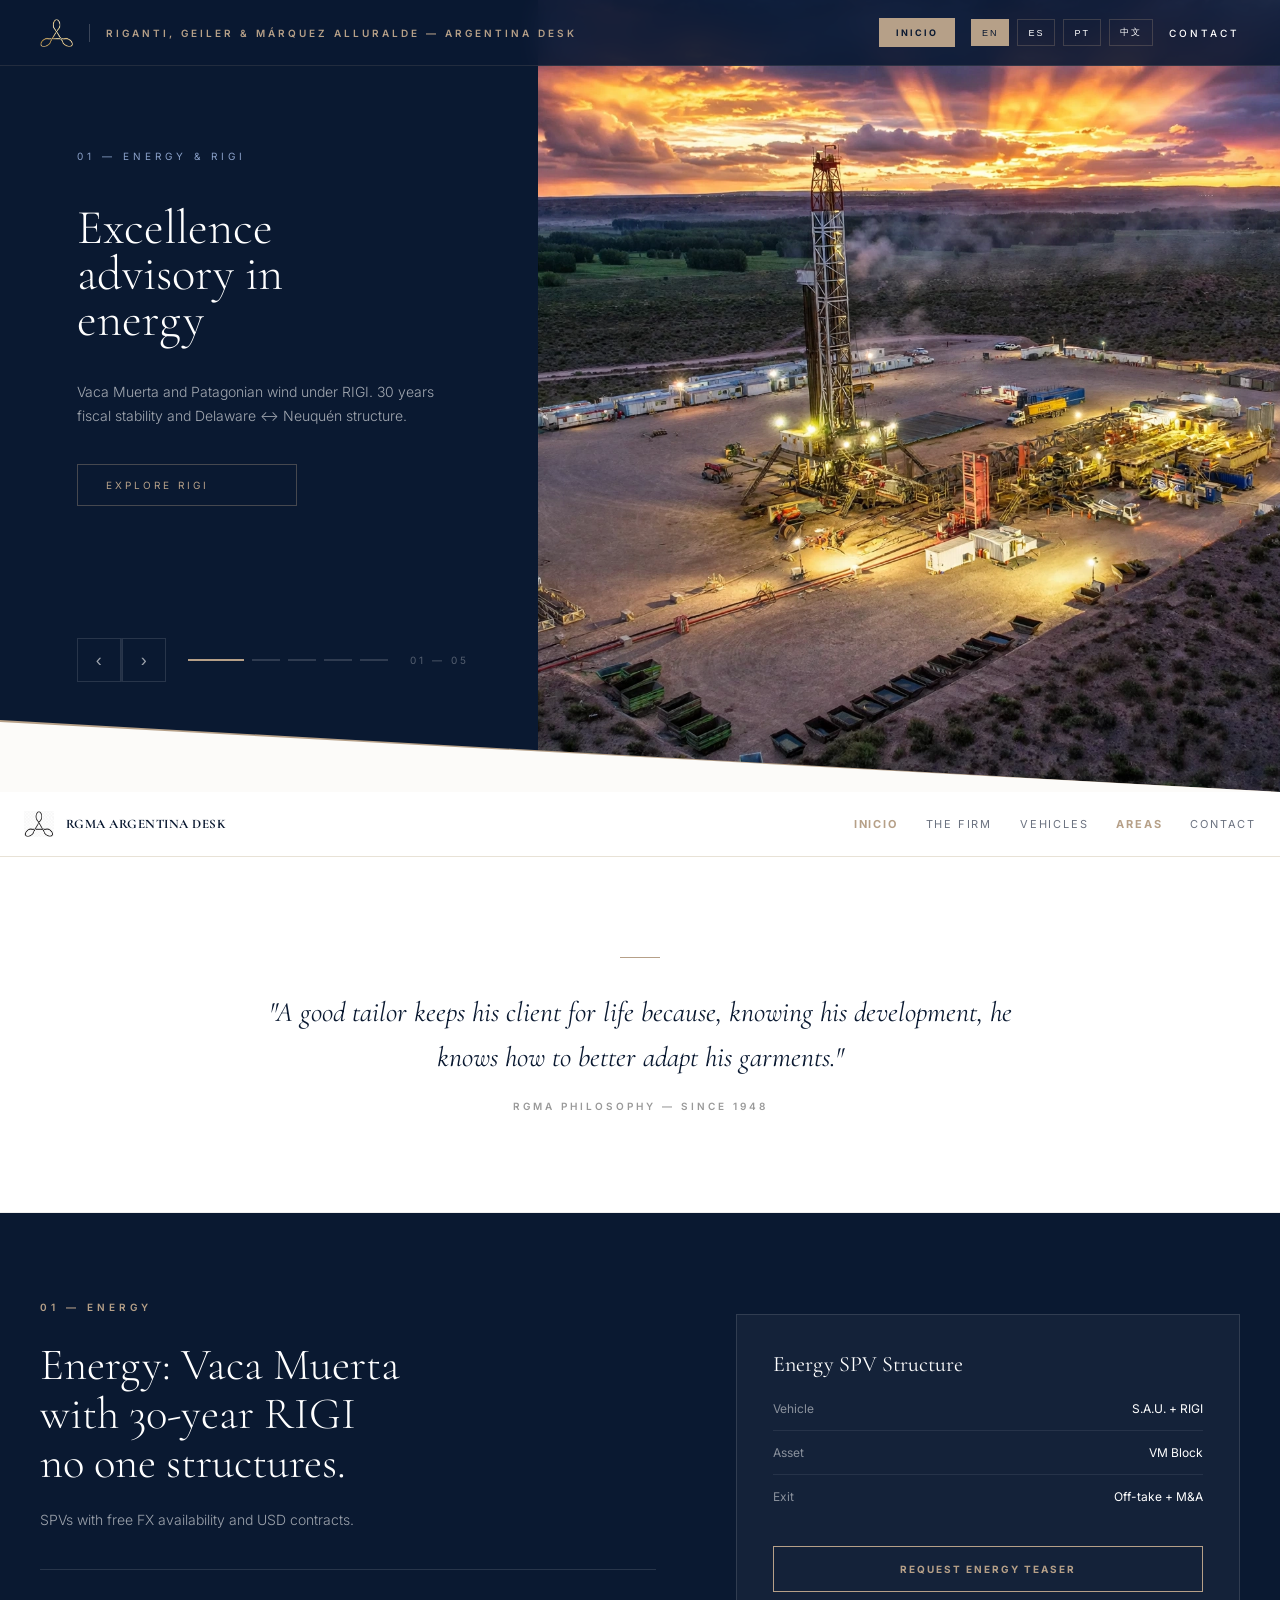
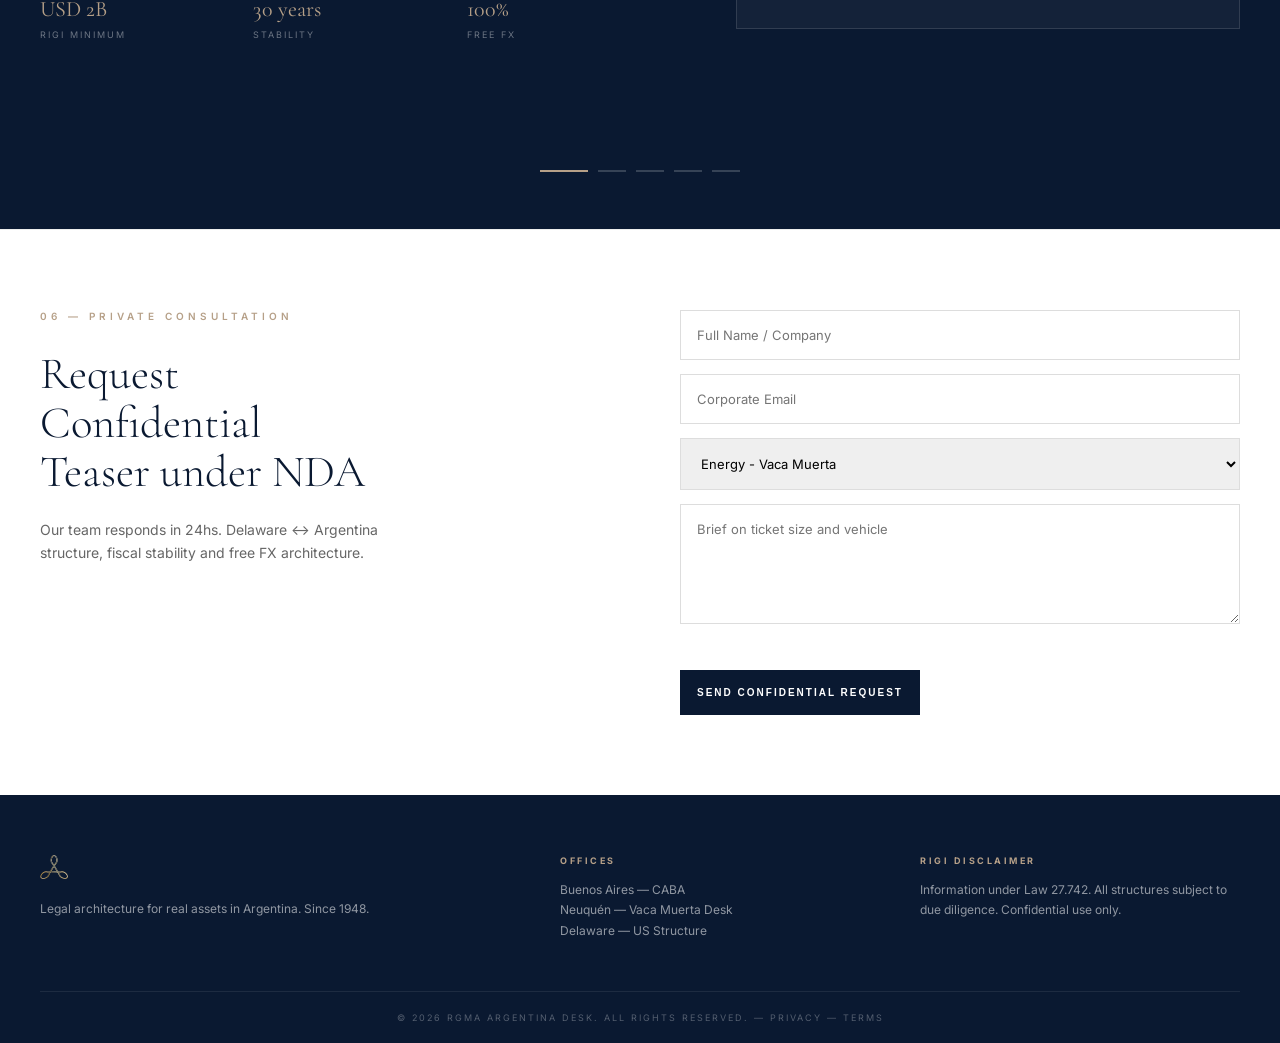
==== invertirenargentina.html @ 8ff64a82 "Update invertirenargentina.html" ====
<!DOCTYPE html>
<html lang="en">
<head>
<meta charset="UTF-8">
<meta name="viewport" content="width=device-width, initial-scale=1.0">
<title>RGMA Argentina Desk | RIGI Investments</title>
<link rel="preconnect" href="https://fonts.googleapis.com">
<link rel="preconnect" href="https://fonts.gstatic.com" crossorigin>
<link href="https://fonts.googleapis.com/css2?family=Inter:wght@300;400;500;600;700&family=Cormorant+Garamond:ital,wght@0,300;0,400;0,600;1,400&display=swap" rel="stylesheet">
<style>
:root{--navy:#0A1931;--gold:#B6A088;--paper:#FCFBF9;--ease:cubic-bezier(0.2,0.8,0.2,1)}
*{box-sizing:border-box;margin:0;padding:0}
body{font-family:'Inter',sans-serif;background:var(--paper);color:#111;-webkit-font-smoothing:antialiased}

/* TOP BAR OSCURO */
.top-bar{position:absolute;inset:0 0 auto 0;z-index:30;display:flex;justify-content:space-between;align-items:center;padding:18px 40px;font-size:10px;letter-spacing:3px;text-transform:uppercase;color:#fff;background:rgba(10,25,49,.88);backdrop-filter:blur(12px);border-bottom:1px solid rgba(182,160,136,.15)}
.top-brand{display:flex;align-items:center;gap:16px;color:var(--gold);font-weight:600;text-decoration:none}
.top-brand-line{width:1px;height:18px;background:rgba(255,255,255,.2);display:inline-block}
.top-brand img{height:28px;width:auto;display:block}
.top-actions{display:flex;gap:16px;align-items:center}
.btn-home{background:var(--gold);color:var(--navy);padding:8px 16px;font-size:9px;letter-spacing:2px;font-weight:700;text-decoration:none;border:1px solid var(--gold)}
.lang-switch{display:flex;gap:8px}
.lang-switch button{background:transparent;border:1px solid rgba(182,160,136,.25);color:#fff;font-size:9px;letter-spacing:2px;padding:6px 10px;cursor:pointer}
.lang-switch button.active{background:var(--gold);color:var(--navy);border-color:var(--gold)}
.top-link{color:#fff;text-decoration:none;font-weight:500}

/* HERO - DIAGONAL CORREGIDA TERMINA EN ANGULO DERECHO */
.hero{position:relative;height:88vh;min-height:720px;background:var(--navy);overflow:hidden;isolation:isolate}
.hero::before{content:"";position:absolute;left:0;right:0;bottom:0;height:72px;background:var(--gold);clip-path:polygon(0 0, 100% 100%, 100% 100%, 0 100%);z-index:5;pointer-events:none}
.hero::after{content:"";position:absolute;left:0;right:0;bottom:0;height:70px;background:var(--paper);clip-path:polygon(0 0, 100% 100%, 100% 100%, 0 100%);z-index:6;pointer-events:none}
.slide{position:absolute;inset:0;display:flex;opacity:0;visibility:hidden;transition:opacity .9s;pointer-events:none}
.slide.active{opacity:1;visibility:visible;pointer-events:auto;z-index:2}
.s-left{width:42%;display:flex;flex-direction:column;justify-content:flex-start;padding:150px 5% 0 6%;background:var(--navy);position:relative;z-index:10}
.s-right{width:58%;position:relative;overflow:hidden;background:var(--navy)}
.s-right img{width:100%;height:100%;object-fit:cover;display:block}
.eyebrow{font-size:10px;letter-spacing:4px;text-transform:uppercase;color:#8aa0c8;margin-bottom:28px}
.title{font-family:'Cormorant Garamond',serif;font-size:clamp(32px,3.8vw,54px);line-height:.95;font-weight:300;color:#fff;margin-bottom:22px;min-height:168px;display:flex;flex-direction:column;justify-content:center}
.desc{font-size:14px;line-height:1.7;color:rgba(255,255,255,.62);max-width:380px;margin-bottom:28px;font-weight:300;min-height:56px}
.cta{display:inline-flex;align-items:center;gap:8px;font-size:10px;letter-spacing:3px;text-transform:uppercase;color:var(--gold);border:1px solid rgba(182,160,136,.35);padding:14px 28px;text-decoration:none;transition:.35s;background:transparent;width:fit-content;min-width:220px;margin-bottom:36px}
.cta:hover{background:var(--gold);color:var(--navy)}
.nav-hero{position:relative;z-index:10;display:flex;align-items:center;gap:22px;margin-top:auto;padding-bottom:110px}
.nav-arrows{display:flex;gap:1px;background:rgba(255,255,255,.1)}
.arr{width:44px;height:44px;background:var(--navy);color:rgba(255,255,255,.6);border:1px solid rgba(255,255,255,.12);cursor:pointer;display:grid;place-items:center;font-size:18px}
.arr:hover{background:var(--gold);color:var(--navy)}
.dots{display:flex;gap:8px}
.dot{width:28px;height:2px;background:rgba(255,255,255,.15);border:0;cursor:pointer;transition:.5s}
.dot.active{background:var(--gold);width:56px}
.counter{color:rgba(255,255,255,.3);font-size:10px;letter-spacing:3px}

/* STICKY NAV - ISOLOGO FIX */
.sticky-nav{position:sticky;top:0;z-index:50;background:rgba(255,255,255,.97);backdrop-filter:blur(12px);border-bottom:1px solid #E8E2D6}
.nav-inner{max-width:1280px;margin:0 auto;padding:0 24px;height:64px;display:flex;align-items:center;justify-content:space-between}
.logo{font-family:'Cormorant Garamond',serif;font-weight:700;font-size:13px;letter-spacing:.5px;color:#0A1931;display:flex;align-items:center;gap:12px;text-decoration:none}
.logo img{height:26px;width:auto;display:block;opacity:1 !important;filter:none !important}
.menu{display:flex;gap:28px;align-items:center}
.m-link{font-size:11px;letter-spacing:1.8px;text-transform:uppercase;color:#6b7280;text-decoration:none;padding:24px 0;cursor:pointer}
.m-link.active-gold{color:var(--gold);font-weight:700}
.dropdown{position:relative;display:flex;align-items:center}
.dropdown-trigger{color:var(--gold)!important;font-weight:700;padding:24px 0;display:inline-block}
.dropdown-menu{position:absolute;top:100%;left:50%;transform:translateX(-50%);display:none;min-width:340px;background:#0A1931;border-top:2px solid #B6A088;box-shadow:0 25px 50px rgba(10,25,49,.4);z-index:200}
.dropdown:hover .dropdown-menu{display:block}
.dropdown-menu a{display:flex;justify-content:space-between;align-items:center;padding:18px 24px;color:rgba(255,255,255,.75);font-size:11px;letter-spacing:2.2px;text-transform:uppercase;text-decoration:none;border-bottom:1px solid rgba(255,255,255,.07)}
.dropdown-menu a:hover{background:rgba(255,255,255,.06);color:var(--gold);padding-left:28px}
.footer-cta{padding:14px 24px;background:#081328;border-top:1px solid rgba(255,255,255,.06);font-size:8.5px;letter-spacing:2.5px;color:rgba(255,255,255,.35);text-transform:uppercase}

/* PHILOSOPHY */
.philosophy{background:#fff;border-bottom:1px solid #eee;padding:100px 24px;text-align:center}
.gold-line{width:40px;height:1px;background:var(--gold);margin:0 auto 32px}
.quote{font-family:'Cormorant Garamond',serif;font-size:28px;font-style:italic;color:var(--navy);line-height:1.6;max-width:750px;margin:0 auto}
.quote-sub{font-size:10px;letter-spacing:.3em;color:#999;text-transform:uppercase;font-weight:600;margin-top:20px;display:block}

/* AREAS */
.areas{background:var(--navy);overflow:hidden;padding-bottom:1px}
.a-slide{display:none;grid-template-columns:1.1fr 0.9fr;gap:80px;max-width:1280px;margin:0 auto;padding:88px 40px;align-items:center}
.a-slide.active{display:grid;animation:fade .6s ease}
@keyframes fade{from{opacity:0;transform:translateY(8px)}to{opacity:1;transform:translateY(0)}}
.a-eyebrow{font-size:10px;letter-spacing:4px;color:var(--gold);font-weight:600;text-transform:uppercase;display:block;margin-bottom:28px}
.a-title{font-family:'Cormorant Garamond',serif;font-size:clamp(32px,3.5vw,46px);color:#fff;line-height:1.1;margin-bottom:20px;font-weight:300}
.a-p{font-size:14px;color:rgba(255,255,255,.6);max-width:420px;line-height:1.75;font-weight:300}
.card{background:rgba(255,255,255,.04);border:1px solid rgba(255,255,255,.12);padding:36px}
.card h3{font-family:'Cormorant Garamond',serif;font-size:22px;font-weight:400;color:#fff;margin-bottom:24px}
.kpi{display:grid;grid-template-columns:repeat(3,1fr);gap:24px;border-top:1px solid rgba(255,255,255,.12);padding-top:26px;margin-top:36px}
.kpi b{font-family:'Cormorant Garamond',serif;font-size:22px;color:var(--gold);font-weight:400;display:block}
.kpi span{font-size:9px;letter-spacing:2px;color:rgba(255,255,255,.4);text-transform:uppercase}
.row{display:flex;justify-content:space-between;border-bottom:1px solid rgba(255,255,255,.08);padding-bottom:14px;margin-bottom:14px;font-size:12px}
.row span:first-child{color:rgba(255,255,255,.5)}.row span:last-child{color:#fff}
.row.no-border{border:0;margin:0}
.btn{display:block;text-align:center;background:transparent;border:1px solid var(--gold);color:var(--gold);font-size:10px;letter-spacing:2px;font-weight:700;padding:16px;text-decoration:none;margin-top:28px;transition:.35s}
.btn:hover{background:var(--gold);color:var(--navy)}
.a-dots{display:flex;gap:10px;justify-content:center;padding:40px 0 56px}
.a-dot{width:28px;height:2px;background:rgba(255,255,255,.18);border:0;cursor:pointer;transition:.4s}
.a-dot.active{background:var(--gold);width:48px}

/* NDA */
#nda-modal{position:fixed;inset:0;z-index:9999;background:rgba(8,15,31,.85);backdrop-filter:blur(10px);display:none;align-items:center;justify-content:center;padding:20px}
#nda-modal.open{display:flex}
.nda-box{background:#fff;max-width:520px;width:100%;box-shadow:0 30px 80px rgba(0,0,0,.4)}
.nda-header{background:var(--navy);padding:28px 32px;display:flex;justify-content:space-between;align-items:center}
.nda-header h3{font-family:'Cormorant Garamond',serif;color:#fff;font-size:18px;font-weight:400}
.nda-header span{color:var(--gold);font-size:10px;letter-spacing:2px}
.nda-header button{background:none;border:0;color:#fff;font-size:18px;cursor:pointer}
.nda-body{padding:28px 32px}
.nda-check{display:flex;gap:12px;align-items:flex-start;background:#FAFAF8;border:1px solid #eee;padding:16px;margin:20px 0;font-size:12px}
.nda-btn{flex:1;padding:14px;font-size:10px;letter-spacing:2px;font-weight:700;cursor:pointer;border:1px solid;text-transform:uppercase}
.nda-btn.cancel{background:#fff;border-color:#ddd;color:#555}
.nda-btn.confirm{background:var(--navy);border-color:var(--navy);color:#fff}
.nda-btn.confirm:disabled{opacity:.4;cursor:not-allowed}

/* CONTACTO + FOOTER */
.contact-final{background:#fff;padding:80px 40px;border-top:1px solid #eee}
.contact-inner{max-width:1280px;margin:0 auto;display:grid;grid-template-columns:1fr 1fr;gap:80px;align-items:start}
.contact-form input,.contact-form select,.contact-form textarea{width:100%;padding:16px;border:1px solid #ddd;margin-bottom:14px;font-size:13px;font-family:'Inter'}
.contact-form textarea{min-height:120px}
.footer-rgma{background:#0A1931;padding:60px 40px 0;color:#fff}
.footer-inner{max-width:1280px;margin:0 auto;display:grid;grid-template-columns:1.5fr 1fr 1fr;gap:40px;padding-bottom:50px;border-bottom:1px solid rgba(255,255,255,.08)}
.footer-inner span{font-size:9px;letter-spacing:2.5px;color:var(--gold);text-transform:uppercase;display:block;margin-bottom:14px;font-weight:700}
.footer-inner p{font-size:12px;line-height:1.7;color:rgba(255,255,255,.55)}
.footer-bottom{text-align:center;padding:20px;font-size:9px;letter-spacing:2px;color:rgba(255,255,255,.3);text-transform:uppercase}
@media(max-width:1024px){
.s-left{width:100%;padding:100px 24px 0}.s-right{display:none}
.a-slide{grid-template-columns:1fr;padding:48px 24px;gap:32px}
.menu{display:none}.top-bar{padding:12px 16px;flex-wrap:wrap;gap:10px}
.contact-inner,.footer-inner{grid-template-columns:1fr}
}
</style>
</head>
<body>

<div class="hero" id="hero">
  <div class="top-bar">
    <a href="index.html" class="top-brand"><img src="logo-final.webp" alt="RGMA"><span class="top-brand-line"></span><span>RIGANTI, GEILER & MÁRQUEZ ALLURALDE — ARGENTINA DESK</span></a>
    <div class="top-actions">
      <a href="index.html" class="btn-home">INICIO</a>
      <div class="lang-switch"><button class="active">EN</button><button>ES</button><button>PT</button><button>中文</button></div>
      <a href="#contacto" class="top-link">CONTACT</a>
    </div>
  </div>

  <div class="slide active"><div class="s-left"><span class="eyebrow">01 — ENERGY & RIGI</span><h1 class="title">Excellence<br>advisory in<br>energy</h1><p class="desc">Vaca Muerta and Patagonian wind under RIGI. 30 years fiscal stability and Delaware ↔ Neuquén structure.</p><a class="cta" href="#areas" data-go="0">Explore RIGI</a><div class="nav-hero"><div class="nav-arrows"><button class="arr" data-action="prev">‹</button><button class="arr" data-action="next">›</button></div><div id="dots" class="dots"></div><div id="counter" class="counter">01 — 05</div></div></div><div class="s-right"><img src="vaca-muerta.webp" alt="Vaca Muerta"></div></div>
  <div class="slide"><div class="s-left"><span class="eyebrow">02 — AGRO & REAL ASSETS</span><h1 class="title">From Delaware<br>to Rosario<br>in USD</h1><p class="desc">Agricultural trusts, tokenization and amnesty Law 27.743. 48hs due diligence.</p><a class="cta" href="#areas" data-go="1">View agro</a><div class="nav-hero"><div class="nav-arrows"><button class="arr" data-action="prev">‹</button><button class="arr" data-action="next">›</button></div><div class="dots"></div><div class="counter">02 — 05</div></div></div><div class="s-right"><img src="agro-silos.webp" alt="Agro"></div></div>
  <div class="slide"><div class="s-left"><span class="eyebrow">03 — LITHIUM & MINING</span><h1 class="title">Lithium Triangle<br>without fiscal<br>friction</h1><p class="desc">21% global reserves. 0% retentions under RIGI, stable royalties and Jujuy-Salta SPV in USD.</p><a class="cta" href="#areas" data-go="2">View mining</a><div class="nav-hero"><div class="nav-arrows"><button class="arr" data-action="prev">‹</button><button class="arr" data-action="next">›</button></div><div class="dots"></div><div class="counter">03 — 05</div></div></div><div class="s-right"><img src="litio-jujuy.webp" alt="Lithium"></div></div>
  <div class="slide"><div class="s-left"><span class="eyebrow">04 — FISHING & BLUE ECONOMY</span><h1 class="title">Fishing and ITQ<br>quota with<br>legal security</h1><p class="desc">Fleet, plants and JV under Law 24.922. Transferable quotas, RIGI processing and rebates.</p><a class="cta" href="#areas" data-go="3">View fishing structure</a><div class="nav-hero"><div class="nav-arrows"><button class="arr" data-action="prev">‹</button><button class="arr" data-action="next">›</button></div><div class="dots"></div><div class="counter">04 — 05</div></div></div><div class="s-right"><img src="pesca-altura.webp" alt="Fishing"></div></div>
  <div class="slide"><div class="s-left"><span class="eyebrow">05 — LOGISTICS & PORTS</span><h1 class="title">Waterway and ports<br>RIGI with free<br>USD</h1><p class="desc">Paraná terminals, 80% of exports. RIGI port with free FX and 0% rate.</p><a class="cta" href="#areas" data-go="4">View logistics</a><div class="nav-hero"><div class="nav-arrows"><button class="arr" data-action="prev">‹</button><button class="arr" data-action="next">›</button></div><div class="dots"></div><div class="counter">05 — 05</div></div></div><div class="s-right"><img src="pueto-rosario-a.webp" alt="Ports"></div></div>
</div>

<nav class="sticky-nav"><div class="nav-inner"><a href="index.html" class="logo"><img src="logo-negro-parafondosclaros.webp" alt="RGMA"> RGMA ARGENTINA DESK</a><div class="menu"><a class="m-link active-gold" href="index.html">INICIO</a><a class="m-link" href="#filosofia">The Firm</a><a class="m-link" href="#areas">Vehicles</a><div class="dropdown"><span class="m-link dropdown-trigger">AREAS</span><div class="dropdown-menu"><a href="#" data-go-nav="0"><span>01 — ENERGÍA</span><i>→</i></a><a href="#" data-go-nav="1"><span>02 — AGRONEGOCIOS</span><i>→</i></a><a href="#" data-go-nav="2"><span>03 — MINERÍA</span><i>→</i></a><a href="#" data-go-nav="3"><span>04 — PESCA</span><i>→</i></a><a href="#" data-go-nav="4"><span>05 — LOGÍSTICA</span><i>→</i></a><div class="footer-cta">VER ESTRUCTURA + TEASER NDA</div></div></div><a class="m-link" href="#contacto">Contact</a></div></div></nav>

<section id="filosofia" class="philosophy"><div class="gold-line"></div><p class="quote">"A good tailor keeps his client for life because, knowing his development, he knows how to better adapt his garments."</p><span class="quote-sub">RGMA Philosophy — Since 1948</span></section>

<section id="areas" class="areas">
  <div class="a-slide active"><div><span class="a-eyebrow">01 — ENERGY</span><h2 class="a-title">Energy: Vaca Muerta<br>with 30-year RIGI<br>no one structures.</h2><p class="a-p">SPVs with free FX availability and USD contracts.</p><div class="kpi"><div><b>USD 2B</b><span>RIGI Minimum</span></div><div><b>30 years</b><span>Stability</span></div><div><b>100%</b><span>Free FX</span></div></div></div><div class="card"><h3>Energy SPV Structure</h3><div class="row"><span>Vehicle</span><span>S.A.U. + RIGI</span></div><div class="row"><span>Asset</span><span>VM Block</span></div><div class="row no-border"><span>Exit</span><span>Off-take + M&A</span></div><a class="btn" href="#" data-nda="Energy - Vaca Muerta">REQUEST ENERGY TEASER</a></div></div>
  <div class="a-slide"><div><span class="a-eyebrow">02 — AGRO</span><h2 class="a-title">Agro: from Delaware<br>to Rosario<br>in USD.</h2><p class="a-p">Agricultural trusts and MATBA forwards.</p><div class="kpi"><div><b>USD 50M</b><span>Ticket</span></div><div><b>12%</b><span>USD Yield</span></div><div><b>Trust</b><span>Vehicle</span></div></div></div><div class="card"><h3>Agro SPV Structure</h3><div class="row"><span>Vehicle</span><span>Trust + S.A.</span></div><div class="row no-border"><span>Exit</span><span>Land sale</span></div><a class="btn" href="#" data-nda="Agro - Rosario">REQUEST AGRO TEASER</a></div></div>
  <div class="a-slide"><div><span class="a-eyebrow">03 — MINING</span><h2 class="a-title">Mining: Lithium<br>global triangle<br>with Asia off-take.</h2><p class="a-p">21% global reserves. SPV Jujuy-Salta with USD contracts.</p><div class="kpi"><div><b>0% Ret.</b><span>RIGI</span></div><div><b>USD</b><span>Royalties</span></div><div><b>Asia</b><span>Off-take</span></div></div></div><div class="card"><h3>Lithium SPV</h3><div class="row"><span>Vehicle</span><span>SAPEM + RIGI</span></div><div class="row no-border"><span>Asset</span><span>Salar</span></div><a class="btn" href="#" data-nda="Mining - Lithium">REQUEST LITHIUM TEASER</a></div></div>
  <div class="a-slide"><div><span class="a-eyebrow">04 — FISHING</span><h2 class="a-title">Fishing and ITQ<br>quota with<br>legal security</h2><p class="a-p">Fleet, plants and JV under Law 24.922. Transferable quotas.</p><div class="kpi"><div><b>ITQ</b><span>Quota</span></div><div><b>Law 24.922</b><span>Framework</span></div><div><b>JV</b><span>Vehicle</span></div></div></div><div class="card"><h3>Fishing SPV</h3><div class="row"><span>Vehicle</span><span>S.A. + ITQ</span></div><div class="row no-border"><span>Asset</span><span>Vessels + Plant</span></div><a class="btn" href="#" data-nda="Fishing - ITQ">REQUEST FISHING TEASER</a></div></div>
  <div class="a-slide"><div><span class="a-eyebrow">05 — LOGISTICS</span><h2 class="a-title">Waterway and ports<br>RIGI with free<br>USD</h2><p class="a-p">Paraná terminals, 80% of exports. RIGI port with free FX.</p><div class="kpi"><div><b>80%</b><span>Exports</span></div><div><b>RIGI</b><span>Port</span></div><div><b>USD</b><span>Free</span></div></div></div><div class="card"><h3>Logistics SPV</h3><div class="row"><span>Vehicle</span><span>Terminal + RIGI</span></div><div class="row no-border"><span>Exit</span><span>Concession</span></div><a class="btn" href="#" data-nda="Logistics - Hidrovia">REQUEST LOGISTICS TEASER</a></div></div>
  <div class="a-dots"><button class="a-dot active" data-go="0"></button><button class="a-dot" data-go="1"></button><button class="a-dot" data-go="2"></button><button class="a-dot" data-go="3"></button><button class="a-dot" data-go="4"></button></div>
</section>

<section id="contacto" class="contact-final">
  <div id="teaser-feedback" style="display:none;background:var(--navy);color:var(--gold);padding:16px;text-align:center;font-size:11px;letter-spacing:2px;margin-bottom:24px"></div>
  <div class="contact-inner">
    <div><span class="a-eyebrow" style="color:var(--gold)">06 — PRIVATE CONSULTATION</span><h2 class="a-title" style="color:var(--navy)">Request<br>Confidential<br>Teaser under NDA</h2><p style="font-size:14px;line-height:1.7;color:#666;max-width:360px;margin-top:20px">Our team responds in 24hs. Delaware ↔ Argentina structure, fiscal stability and free FX architecture.</p></div>
    <div class="contact-form"><form><input type="text" placeholder="Full Name / Company" required><input type="email" placeholder="Corporate Email" required><select id="input-area"><option>Energy - Vaca Muerta</option><option>Agro - Rosario</option><option>Mining - Lithium</option><option>Fishing - ITQ</option><option>Logistics - Hidrovia</option></select><textarea id="input-msg" placeholder="Brief on ticket size and vehicle"></textarea><button type="submit" class="btn" style="background:var(--navy);color:#fff;border-color:var(--navy)">SEND CONFIDENTIAL REQUEST</button></form></div>
  </div>
</section>

<footer class="footer-rgma"><div class="footer-inner"><div><img src="logo-final.webp" alt="RGMA" style="height:24px"><p style="margin-top:16px">Legal architecture for real assets in Argentina. Since 1948.</p></div><div><span>OFFICES</span><p>Buenos Aires — CABA<br>Neuquén — Vaca Muerta Desk<br>Delaware — US Structure</p></div><div><span>RIGI DISCLAIMER</span><p>Information under Law 27.742. All structures subject to due diligence. Confidential use only.</p></div></div><div class="footer-bottom">© 2026 RGMA Argentina Desk. All rights reserved. — Privacy — Terms</div></footer>

<div id="nda-modal"><div class="nda-box"><div class="nda-header"><h3>Confidential NDA</h3><span id="nda-area-label">RGMA</span><button id="close-nda">✕</button></div><div class="nda-body"><p style="font-size:13px;line-height:1.6;color:#555">By requesting this Teaser you accept confidentiality for 24 months. All data is indicative and subject to due diligence.</p><label class="nda-check"><input type="checkbox" id="check-nda"><span>I accept NDA and confidential use of information.</span></label><div style="display:flex;gap:12px"><button class="nda-btn cancel" id="cancel-nda">Cancel</button><button class="nda-btn confirm" id="confirm-nda" disabled>Accept & Request Teaser</button></div></div></div></div>

<script>
(() => {
  const hero=document.getElementById('hero');
  const slides=[...hero.querySelectorAll('.slide')];
  const dots=document.getElementById('dots');
  const counter=document.getElementById('counter');
  let cur=0,tHero=null;
  const renderHero=()=>{
    slides.forEach((s,i)=>s.classList.toggle('active',i===cur));
    dots.innerHTML='';
    slides.forEach((_,i)=>{const b=document.createElement('button');b.className='dot'+(i===cur?' active':'');b.onclick=()=>goHero(i);dots.appendChild(b);});
    counter.textContent=`0${cur+1} — 0${slides.length}`;
  };
  const goHero=(n)=>{cur=(n+slides.length)%slides.length;renderHero();restartHero();};
  const restartHero=()=>{clearInterval(tHero);tHero=setInterval(()=>goHero(cur+1),10000);};
  hero.querySelector('[data-action="prev"]').addEventListener('click',()=>goHero(cur-1));
  hero.querySelector('[data-action="next"]').addEventListener('click',()=>goHero(cur+1));
  hero.addEventListener('mouseenter',()=>clearInterval(tHero));
  hero.addEventListener('mouseleave',restartHero);
  renderHero();restartHero();

  const aSlides=[...document.querySelectorAll('.a-slide')];
  const aDots=[...document.querySelectorAll('.a-dot')];
  let aCur=0,tArea=null;
  const renderArea=()=>{aSlides.forEach((s,i)=>s.classList.toggle('active',i===aCur));aDots.forEach((d,i)=>d.classList.toggle('active',i===aCur));};
  const goArea=(n)=>{aCur=(n+aSlides.length)%aSlides.length;renderArea();restartArea();};
  const restartArea=()=>{clearInterval(tArea);tArea=setInterval(()=>goArea(aCur+1),10000);};
  aDots.forEach(d=>d.addEventListener('click',()=>goArea(+d.dataset.go)));
  document.querySelectorAll('[data-go]').forEach(el=>el.addEventListener('click',(e)=>{e.preventDefault();goArea(+el.dataset.go);}));
  document.querySelectorAll('[data-go-nav]').forEach(el=>el.addEventListener('click',(e)=>{e.preventDefault();goArea(+el.dataset.goNav);document.getElementById('areas').scrollIntoView({behavior:'smooth'});}));
  document.getElementById('areas').addEventListener('mouseenter',()=>clearInterval(tArea));
  document.getElementById('areas').addEventListener('mouseleave',restartArea);
  renderArea();restartArea();

  const modal=document.getElementById('nda-modal');
  const check=document.getElementById('check-nda');
  const btnConfirm=document.getElementById('confirm-nda');
  const labelArea=document.getElementById('nda-area-label');
  let selectedArea='';
  const closeNDA=()=>modal.classList.remove('open');
  document.querySelectorAll('[data-nda]').forEach(btn=>{btn.addEventListener('click',(e)=>{e.preventDefault();selectedArea=btn.dataset.nda;labelArea.textContent=selectedArea;check.checked=false;btnConfirm.disabled=true;modal.classList.add('open');});});
  check.addEventListener('change',()=>{btnConfirm.disabled=!check.checked;});
  document.getElementById('close-nda').addEventListener('click',closeNDA);
  document.getElementById('cancel-nda').addEventListener('click',closeNDA);
  modal.addEventListener('click',(e)=>{if(e.target===modal)closeNDA();});
  btnConfirm.addEventListener('click',()=>{
    closeNDA();
    const fb=document.getElementById('teaser-feedback');
    const sel=document.getElementById('input-area');
    const msg=document.getElementById('input-msg');
    if(sel)sel.value=selectedArea;
    if(msg)msg.value=`Confidential Teaser Requested — Area: ${selectedArea}. NDA accepted online.`;
    fb.style.display='block';fb.textContent=`CONFIDENTIAL NDA ACCEPTED — TEASER: ${selectedArea}`;
    document.getElementById('contacto').scrollIntoView({behavior:'smooth'});
  });
})();
</script>
</body>
</html>
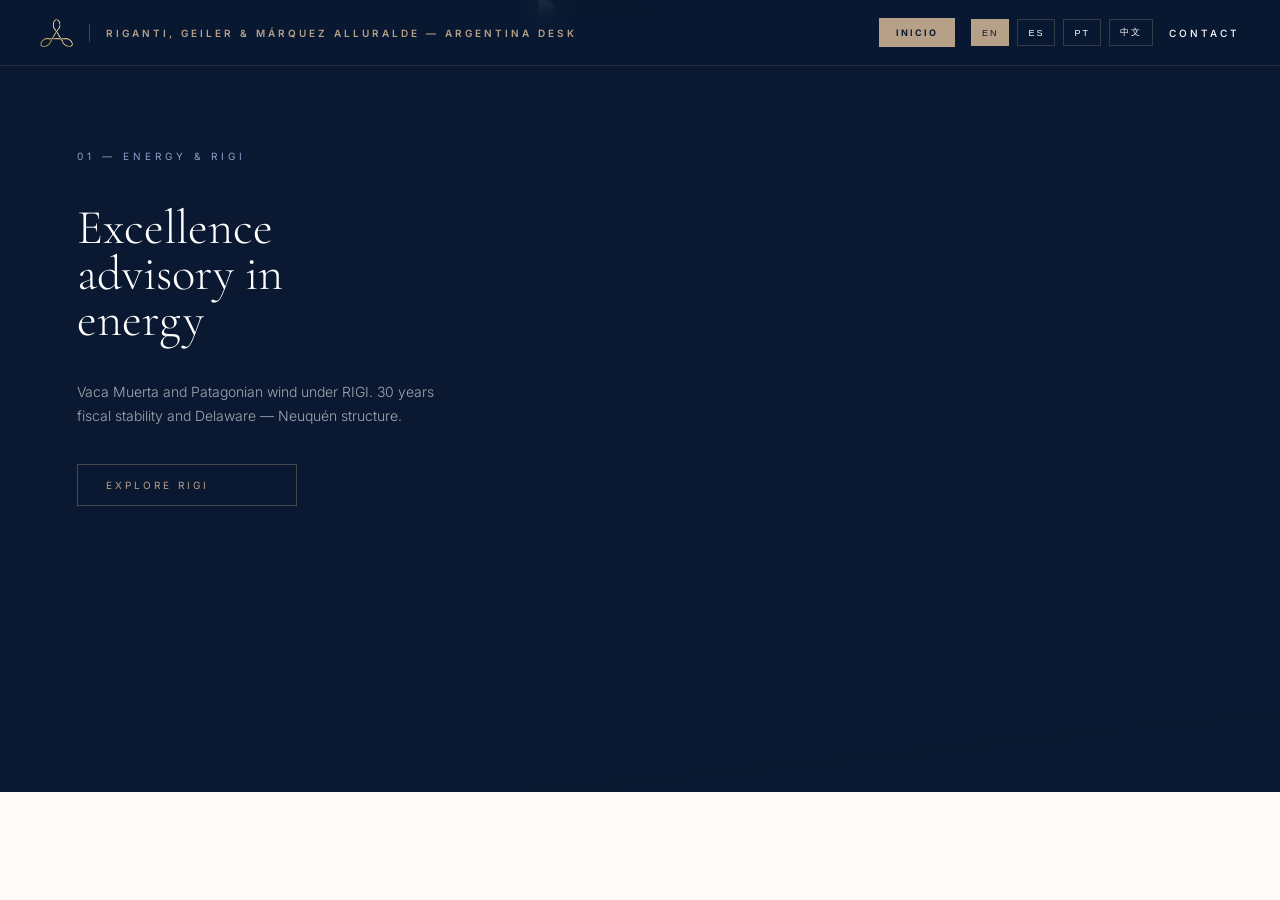
==== commit f7dfe2f7: "Update invertirenargentina.html" ====
--- a/invertirenargentina.html
+++ b/invertirenargentina.html
@@ -24,21 +24,22 @@
 .lang-switch button.active{background:var(--gold);color:var(--navy);border-color:var(--gold)}
 .top-link{color:#fff;text-decoration:none;font-weight:500}
 
-/* HERO - DIAGONAL CORREGIDA TERMINA EN ANGULO DERECHO */
+/* HERO - CONTROL DE PRECISIÓN ASIMÉTRICO (Solución al Bug de Pantalla Rota) */
 .hero{position:relative;height:88vh;min-height:720px;background:var(--navy);overflow:hidden;isolation:isolate}
-.hero::before{content:"";position:absolute;left:0;right:0;bottom:0;height:72px;background:var(--gold);clip-path:polygon(0 0, 100% 100%, 100% 100%, 0 100%);z-index:5;pointer-events:none}
-.hero::after{content:"";position:absolute;left:0;right:0;bottom:0;height:70px;background:var(--paper);clip-path:polygon(0 0, 100% 100%, 100% 100%, 0 100%);z-index:6;pointer-events:none}
 .slide{position:absolute;inset:0;display:flex;opacity:0;visibility:hidden;transition:opacity .9s;pointer-events:none}
 .slide.active{opacity:1;visibility:visible;pointer-events:auto;z-index:2}
 .s-left{width:42%;display:flex;flex-direction:column;justify-content:flex-start;padding:150px 5% 0 6%;background:var(--navy);position:relative;z-index:10}
-.s-right{width:58%;position:relative;overflow:hidden;background:var(--navy)}
+
+/* La diagonal de alta gama se aplica únicamente a la columna visual derecha, sin tocar los controles */
+.s-right{width:58%;position:relative;overflow:hidden;background:var(--navy);clip-path:polygon(0 0, 100% 0, 100% 90%, 0 100%)}
 .s-right img{width:100%;height:100%;object-fit:cover;display:block}
+
 .eyebrow{font-size:10px;letter-spacing:4px;text-transform:uppercase;color:#8aa0c8;margin-bottom:28px}
 .title{font-family:'Cormorant Garamond',serif;font-size:clamp(32px,3.8vw,54px);line-height:.95;font-weight:300;color:#fff;margin-bottom:22px;min-height:168px;display:flex;flex-direction:column;justify-content:center}
 .desc{font-size:14px;line-height:1.7;color:rgba(255,255,255,.62);max-width:380px;margin-bottom:28px;font-weight:300;min-height:56px}
 .cta{display:inline-flex;align-items:center;gap:8px;font-size:10px;letter-spacing:3px;text-transform:uppercase;color:var(--gold);border:1px solid rgba(182,160,136,.35);padding:14px 28px;text-decoration:none;transition:.35s;background:transparent;width:fit-content;min-width:220px;margin-bottom:36px}
 .cta:hover{background:var(--gold);color:var(--navy)}
-.nav-hero{position:relative;z-index:10;display:flex;align-items:center;gap:22px;margin-top:auto;padding-bottom:110px}
+.nav-hero{position:relative;z-index:10;display:flex;align-items:center;gap:22px;margin-top:auto;padding-bottom:50px} /* Removido padding excesivo */
 .nav-arrows{display:flex;gap:1px;background:rgba(255,255,255,.1)}
 .arr{width:44px;height:44px;background:var(--navy);color:rgba(255,255,255,.6);border:1px solid rgba(255,255,255,.12);cursor:pointer;display:grid;place-items:center;font-size:18px}
 .arr:hover{background:var(--gold);color:var(--navy)}
@@ -62,7 +63,6 @@
 .dropdown-menu a{display:flex;justify-content:space-between;align-items:center;padding:18px 24px;color:rgba(255,255,255,.75);font-size:11px;letter-spacing:2.2px;text-transform:uppercase;text-decoration:none;border-bottom:1px solid rgba(255,255,255,.07)}
 .dropdown-menu a:hover{background:rgba(255,255,255,.06);color:var(--gold);padding-left:28px}
 .footer-cta{padding:14px 24px;background:#081328;border-top:1px solid rgba(255,255,255,.06);font-size:8.5px;letter-spacing:2.5px;color:rgba(255,255,255,.35);text-transform:uppercase}
-
 /* PHILOSOPHY */
 .philosophy{background:#fff;border-bottom:1px solid #eee;padding:100px 24px;text-align:center}
 .gold-line{width:40px;height:1px;background:var(--gold);margin:0 auto 32px}
@@ -91,7 +91,7 @@
 .a-dot{width:28px;height:2px;background:rgba(255,255,255,.18);border:0;cursor:pointer;transition:.4s}
 .a-dot.active{background:var(--gold);width:48px}
 
-/* NDA */
+/* NDA MODAL WINDOW */
 #nda-modal{position:fixed;inset:0;z-index:9999;background:rgba(8,15,31,.85);backdrop-filter:blur(10px);display:none;align-items:center;justify-content:center;padding:20px}
 #nda-modal.open{display:flex}
 .nda-box{background:#fff;max-width:520px;width:100%;box-shadow:0 30px 80px rgba(0,0,0,.4)}
@@ -113,14 +113,16 @@
 .contact-form textarea{min-height:120px}
 .footer-rgma{background:#0A1931;padding:60px 40px 0;color:#fff}
 .footer-inner{max-width:1280px;margin:0 auto;display:grid;grid-template-columns:1.5fr 1fr 1fr;gap:40px;padding-bottom:50px;border-bottom:1px solid rgba(255,255,255,.08)}
-.footer-inner span{font-size:9px;letter-spacing:2.5px;color:var(--gold);text-transform:uppercase;display:block;margin-bottom:14px;font-weight:700}
+.footer-inner span{font-size:9px;letter-spacing:2px;color:var(--gold);text-transform:uppercase;display:block;margin-bottom:14px;font-weight:700}
 .footer-inner p{font-size:12px;line-height:1.7;color:rgba(255,255,255,.55)}
 .footer-bottom{text-align:center;padding:20px;font-size:9px;letter-spacing:2px;color:rgba(255,255,255,.3);text-transform:uppercase}
+
 @media(max-width:1024px){
 .s-left{width:100%;padding:100px 24px 0}.s-right{display:none}
 .a-slide{grid-template-columns:1fr;padding:48px 24px;gap:32px}
 .menu{display:none}.top-bar{padding:12px 16px;flex-wrap:wrap;gap:10px}
 .contact-inner,.footer-inner{grid-template-columns:1fr}
+.nav-hero{padding-bottom:40px;}
 }
 </style>
 </head>
@@ -136,37 +138,21 @@
     </div>
   </div>
 
-  <div class="slide active"><div class="s-left"><span class="eyebrow">01 — ENERGY & RIGI</span><h1 class="title">Excellence<br>advisory in<br>energy</h1><p class="desc">Vaca Muerta and Patagonian wind under RIGI. 30 years fiscal stability and Delaware ↔ Neuquén structure.</p><a class="cta" href="#areas" data-go="0">Explore RIGI</a><div class="nav-hero"><div class="nav-arrows"><button class="arr" data-action="prev">‹</button><button class="arr" data-action="next">›</button></div><div id="dots" class="dots"></div><div id="counter" class="counter">01 — 05</div></div></div><div class="s-right"><img src="vaca-muerta.webp" alt="Vaca Muerta"></div></div>
-  <div class="slide"><div class="s-left"><span class="eyebrow">02 — AGRO & REAL ASSETS</span><h1 class="title">From Delaware<br>to Rosario<br>in USD</h1><p class="desc">Agricultural trusts, tokenization and amnesty Law 27.743. 48hs due diligence.</p><a class="cta" href="#areas" data-go="1">View agro</a><div class="nav-hero"><div class="nav-arrows"><button class="arr" data-action="prev">‹</button><button class="arr" data-action="next">›</button></div><div class="dots"></div><div class="counter">02 — 05</div></div></div><div class="s-right"><img src="agro-silos.webp" alt="Agro"></div></div>
-  <div class="slide"><div class="s-left"><span class="eyebrow">03 — LITHIUM & MINING</span><h1 class="title">Lithium Triangle<br>without fiscal<br>friction</h1><p class="desc">21% global reserves. 0% retentions under RIGI, stable royalties and Jujuy-Salta SPV in USD.</p><a class="cta" href="#areas" data-go="2">View mining</a><div class="nav-hero"><div class="nav-arrows"><button class="arr" data-action="prev">‹</button><button class="arr" data-action="next">›</button></div><div class="dots"></div><div class="counter">03 — 05</div></div></div><div class="s-right"><img src="litio-jujuy.webp" alt="Lithium"></div></div>
-  <div class="slide"><div class="s-left"><span class="eyebrow">04 — FISHING & BLUE ECONOMY</span><h1 class="title">Fishing and ITQ<br>quota with<br>legal security</h1><p class="desc">Fleet, plants and JV under Law 24.922. Transferable quotas, RIGI processing and rebates.</p><a class="cta" href="#areas" data-go="3">View fishing structure</a><div class="nav-hero"><div class="nav-arrows"><button class="arr" data-action="prev">‹</button><button class="arr" data-action="next">›</button></div><div class="dots"></div><div class="counter">04 — 05</div></div></div><div class="s-right"><img src="pesca-altura.webp" alt="Fishing"></div></div>
-  <div class="slide"><div class="s-left"><span class="eyebrow">05 — LOGISTICS & PORTS</span><h1 class="title">Waterway and ports<br>RIGI with free<br>USD</h1><p class="desc">Paraná terminals, 80% of exports. RIGI port with free FX and 0% rate.</p><a class="cta" href="#areas" data-go="4">View logistics</a><div class="nav-hero"><div class="nav-arrows"><button class="arr" data-action="prev">‹</button><button class="arr" data-action="next">›</button></div><div class="dots"></div><div class="counter">05 — 05</div></div></div><div class="s-right"><img src="pueto-rosario-a.webp" alt="Ports"></div></div>
+  <!-- SLIDES LIMPIOS DE BOTONERAS DUPLICADAS -->
+  <div class="slide active"><div class="s-left"><span class="eyebrow">01 — ENERGY & RIGI</span><h1 class="title">Excellence<br>advisory in<br>energy</h1><p class="desc">Vaca Muerta and Patagonian wind under RIGI. 30 years fiscal stability and Delaware — Neuquén structure.</p><a class="cta" href="#areas" data-go="0">Explore RIGI</a></div><div class="s-right"><img src="vaca-muerta-a.jpg" alt="Vaca Muerta"></div></div>
+  <div class="slide"><div class="s-left"><span class="eyebrow">02 — AGRO & REAL ASSETS</span><h1 class="title">From Delaware<br>to Rosario<br>in USD</h1><p class="desc">Agricultural trusts, tokenization and amnesty Law 27.743. 48hs due diligence.</p><a class="cta" href="#areas" data-go="1">View agro</a></div><div class="s-right"><img src="agro-silos.webp" alt="Agro Assets"></div></div>
+  <div class="slide"><div class="s-left"><span class="eyebrow">03 — LITHIUM & MINING</span><h1 class="title">Lithium Triangle<br>without fiscal<br>friction</h1><p class="desc">21% global reserves. 0% retentions under RIGI, stable royalties and Jujuy-Salta SPV in USD.</p><a class="cta" href="#areas" data-go="2">View mining</a></div><div class="s-right"><img src="litio-jujuy.webp" alt="Lithium Mining"></div></div>
+  <div class="slide"><div class="s-left"><span class="eyebrow">04 — FISHING & BLUE ECONOMY</span><h1 class="title">Fishing and ITQ<br>quota with<br>legal security</h1><p class="desc">Fleet, plants and JV under Law 24.922. Transferable quotas, RIGI processing and rebates.</p><a class="cta" href="#areas" data-go="3">View fishing structure</a></div><div class="s-right"><img src="pesca-altura.webp" alt="Blue Economy Fishing"></div></div>
+  <div class="slide"><div class="s-left"><span class="eyebrow">05 — LOGISTICS & PORTS</span><h1 class="title">Waterway and ports<br>RIGI</h1>
+  <div class="slide"><div class="s-left"><span class="eyebrow">05 — LOGISTICS & PORTS</span><h1 class="title">Waterway and ports<br>RIGI with free<br>USD</h1><p class="desc">Paraná terminals, 80% of exports. RIGI port with free FX and 0% rate.</p><a class="cta" href="#areas" data-go="4">View logistics</a></div><div class="s-right"><img src="pueto-rosario-a.webp" alt="Logistics Ports"></div></div>
+
+  <!-- CONTROL UNIFICADO Y BLINDADO CONTRA SUPERPOSICIÓN DE DIAGONALES -->
+  <div class="nav-hero" style="position:absolute; bottom:50px; left:6%; z-index:20; display:flex; align-items:center; gap:22px;">
+    <div class="nav-arrows"><button class="arr" data-action="prev" aria-label="Anterior">‹</button><button class="arr" data-action="next" aria-label="Siguiente">›</button></div>
+    <div id="dots" class="dots"></div>
+    <div id="counter" class="counter">01 — 05</div>
+  </div>
 </div>
-
-<nav class="sticky-nav"><div class="nav-inner"><a href="index.html" class="logo"><img src="logo-negro-parafondosclaros.webp" alt="RGMA"> RGMA ARGENTINA DESK</a><div class="menu"><a class="m-link active-gold" href="index.html">INICIO</a><a class="m-link" href="#filosofia">The Firm</a><a class="m-link" href="#areas">Vehicles</a><div class="dropdown"><span class="m-link dropdown-trigger">AREAS</span><div class="dropdown-menu"><a href="#" data-go-nav="0"><span>01 — ENERGÍA</span><i>→</i></a><a href="#" data-go-nav="1"><span>02 — AGRONEGOCIOS</span><i>→</i></a><a href="#" data-go-nav="2"><span>03 — MINERÍA</span><i>→</i></a><a href="#" data-go-nav="3"><span>04 — PESCA</span><i>→</i></a><a href="#" data-go-nav="4"><span>05 — LOGÍSTICA</span><i>→</i></a><div class="footer-cta">VER ESTRUCTURA + TEASER NDA</div></div></div><a class="m-link" href="#contacto">Contact</a></div></div></nav>
-
-<section id="filosofia" class="philosophy"><div class="gold-line"></div><p class="quote">"A good tailor keeps his client for life because, knowing his development, he knows how to better adapt his garments."</p><span class="quote-sub">RGMA Philosophy — Since 1948</span></section>
-
-<section id="areas" class="areas">
-  <div class="a-slide active"><div><span class="a-eyebrow">01 — ENERGY</span><h2 class="a-title">Energy: Vaca Muerta<br>with 30-year RIGI<br>no one structures.</h2><p class="a-p">SPVs with free FX availability and USD contracts.</p><div class="kpi"><div><b>USD 2B</b><span>RIGI Minimum</span></div><div><b>30 years</b><span>Stability</span></div><div><b>100%</b><span>Free FX</span></div></div></div><div class="card"><h3>Energy SPV Structure</h3><div class="row"><span>Vehicle</span><span>S.A.U. + RIGI</span></div><div class="row"><span>Asset</span><span>VM Block</span></div><div class="row no-border"><span>Exit</span><span>Off-take + M&A</span></div><a class="btn" href="#" data-nda="Energy - Vaca Muerta">REQUEST ENERGY TEASER</a></div></div>
-  <div class="a-slide"><div><span class="a-eyebrow">02 — AGRO</span><h2 class="a-title">Agro: from Delaware<br>to Rosario<br>in USD.</h2><p class="a-p">Agricultural trusts and MATBA forwards.</p><div class="kpi"><div><b>USD 50M</b><span>Ticket</span></div><div><b>12%</b><span>USD Yield</span></div><div><b>Trust</b><span>Vehicle</span></div></div></div><div class="card"><h3>Agro SPV Structure</h3><div class="row"><span>Vehicle</span><span>Trust + S.A.</span></div><div class="row no-border"><span>Exit</span><span>Land sale</span></div><a class="btn" href="#" data-nda="Agro - Rosario">REQUEST AGRO TEASER</a></div></div>
-  <div class="a-slide"><div><span class="a-eyebrow">03 — MINING</span><h2 class="a-title">Mining: Lithium<br>global triangle<br>with Asia off-take.</h2><p class="a-p">21% global reserves. SPV Jujuy-Salta with USD contracts.</p><div class="kpi"><div><b>0% Ret.</b><span>RIGI</span></div><div><b>USD</b><span>Royalties</span></div><div><b>Asia</b><span>Off-take</span></div></div></div><div class="card"><h3>Lithium SPV</h3><div class="row"><span>Vehicle</span><span>SAPEM + RIGI</span></div><div class="row no-border"><span>Asset</span><span>Salar</span></div><a class="btn" href="#" data-nda="Mining - Lithium">REQUEST LITHIUM TEASER</a></div></div>
-  <div class="a-slide"><div><span class="a-eyebrow">04 — FISHING</span><h2 class="a-title">Fishing and ITQ<br>quota with<br>legal security</h2><p class="a-p">Fleet, plants and JV under Law 24.922. Transferable quotas.</p><div class="kpi"><div><b>ITQ</b><span>Quota</span></div><div><b>Law 24.922</b><span>Framework</span></div><div><b>JV</b><span>Vehicle</span></div></div></div><div class="card"><h3>Fishing SPV</h3><div class="row"><span>Vehicle</span><span>S.A. + ITQ</span></div><div class="row no-border"><span>Asset</span><span>Vessels + Plant</span></div><a class="btn" href="#" data-nda="Fishing - ITQ">REQUEST FISHING TEASER</a></div></div>
-  <div class="a-slide"><div><span class="a-eyebrow">05 — LOGISTICS</span><h2 class="a-title">Waterway and ports<br>RIGI with free<br>USD</h2><p class="a-p">Paraná terminals, 80% of exports. RIGI port with free FX.</p><div class="kpi"><div><b>80%</b><span>Exports</span></div><div><b>RIGI</b><span>Port</span></div><div><b>USD</b><span>Free</span></div></div></div><div class="card"><h3>Logistics SPV</h3><div class="row"><span>Vehicle</span><span>Terminal + RIGI</span></div><div class="row no-border"><span>Exit</span><span>Concession</span></div><a class="btn" href="#" data-nda="Logistics - Hidrovia">REQUEST LOGISTICS TEASER</a></div></div>
-  <div class="a-dots"><button class="a-dot active" data-go="0"></button><button class="a-dot" data-go="1"></button><button class="a-dot" data-go="2"></button><button class="a-dot" data-go="3"></button><button class="a-dot" data-go="4"></button></div>
-</section>
-
-<section id="contacto" class="contact-final">
-  <div id="teaser-feedback" style="display:none;background:var(--navy);color:var(--gold);padding:16px;text-align:center;font-size:11px;letter-spacing:2px;margin-bottom:24px"></div>
-  <div class="contact-inner">
-    <div><span class="a-eyebrow" style="color:var(--gold)">06 — PRIVATE CONSULTATION</span><h2 class="a-title" style="color:var(--navy)">Request<br>Confidential<br>Teaser under NDA</h2><p style="font-size:14px;line-height:1.7;color:#666;max-width:360px;margin-top:20px">Our team responds in 24hs. Delaware ↔ Argentina structure, fiscal stability and free FX architecture.</p></div>
-    <div class="contact-form"><form><input type="text" placeholder="Full Name / Company" required><input type="email" placeholder="Corporate Email" required><select id="input-area"><option>Energy - Vaca Muerta</option><option>Agro - Rosario</option><option>Mining - Lithium</option><option>Fishing - ITQ</option><option>Logistics - Hidrovia</option></select><textarea id="input-msg" placeholder="Brief on ticket size and vehicle"></textarea><button type="submit" class="btn" style="background:var(--navy);color:#fff;border-color:var(--navy)">SEND CONFIDENTIAL REQUEST</button></form></div>
-  </div>
-</section>
-
-<footer class="footer-rgma"><div class="footer-inner"><div><img src="logo-final.webp" alt="RGMA" style="height:24px"><p style="margin-top:16px">Legal architecture for real assets in Argentina. Since 1948.</p></div><div><span>OFFICES</span><p>Buenos Aires — CABA<br>Neuquén — Vaca Muerta Desk<br>Delaware — US Structure</p></div><div><span>RIGI DISCLAIMER</span><p>Information under Law 27.742. All structures subject to due diligence. Confidential use only.</p></div></div><div class="footer-bottom">© 2026 RGMA Argentina Desk. All rights reserved. — Privacy — Terms</div></footer>
-
-<div id="nda-modal"><div class="nda-box"><div class="nda-header"><h3>Confidential NDA</h3><span id="nda-area-label">RGMA</span><button id="close-nda">✕</button></div><div class="nda-body"><p style="font-size:13px;line-height:1.6;color:#555">By requesting this Teaser you accept confidentiality for 24 months. All data is indicative and subject to due diligence.</p><label class="nda-check"><input type="checkbox" id="check-nda"><span>I accept NDA and confidential use of information.</span></label><div style="display:flex;gap:12px"><button class="nda-btn cancel" id="cancel-nda">Cancel</button><button class="nda-btn confirm" id="confirm-nda" disabled>Accept & Request Teaser</button></div></div></div></div>
 
 <script>
 (() => {
@@ -177,9 +163,11 @@
   let cur=0,tHero=null;
   const renderHero=()=>{
     slides.forEach((s,i)=>s.classList.toggle('active',i===cur));
-    dots.innerHTML='';
-    slides.forEach((_,i)=>{const b=document.createElement('button');b.className='dot'+(i===cur?' active':'');b.onclick=()=>goHero(i);dots.appendChild(b);});
-    counter.textContent=`0${cur+1} — 0${slides.length}`;
+    if(dots) {
+      dots.innerHTML='';
+      slides.forEach((_,i)=>{const b=document.createElement('button');b.className='dot'+(i===cur?' active':'');b.onclick=()=>goHero(i);dots.appendChild(b);});
+    }
+    if(counter) counter.textContent=`0${cur+1} — 0${slides.length}`;
   };
   const goHero=(n)=>{cur=(n+slides.length)%slides.length;renderHero();restartHero();};
   const restartHero=()=>{clearInterval(tHero);tHero=setInterval(()=>goHero(cur+1),10000);};
@@ -208,22 +196,26 @@
   const labelArea=document.getElementById('nda-area-label');
   let selectedArea='';
   const closeNDA=()=>modal.classList.remove('open');
-  document.querySelectorAll('[data-nda]').forEach(btn=>{btn.addEventListener('click',(e)=>{e.preventDefault();selectedArea=btn.dataset.nda;labelArea.textContent=selectedArea;check.checked=false;btnConfirm.disabled=true;modal.classList.add('open');});});
-  check.addEventListener('change',()=>{btnConfirm.disabled=!check.checked;});
+  document.querySelectorAll('[data-nda]').forEach(btn=>{btn.addEventListener('click',(e)=>{e.preventDefault();selectedArea=btn.dataset.nda;if(labelArea)labelArea.textContent=selectedArea;if(check)check.checked=false;if(btnConfirm)btnConfirm.disabled=true;modal.classList.add('open');});});
+  if(check) { check.addEventListener('change',()=>{if(btnConfirm)btnConfirm.disabled=!check.checked;}); }
   document.getElementById('close-nda').addEventListener('click',closeNDA);
   document.getElementById('cancel-nda').addEventListener('click',closeNDA);
   modal.addEventListener('click',(e)=>{if(e.target===modal)closeNDA();});
-  btnConfirm.addEventListener('click',()=>{
-    closeNDA();
-    const fb=document.getElementById('teaser-feedback');
-    const sel=document.getElementById('input-area');
-    const msg=document.getElementById('input-msg');
-    if(sel)sel.value=selectedArea;
-    if(msg)msg.value=`Confidential Teaser Requested — Area: ${selectedArea}. NDA accepted online.`;
-    fb.style.display='block';fb.textContent=`CONFIDENTIAL NDA ACCEPTED — TEASER: ${selectedArea}`;
-    document.getElementById('contacto').scrollIntoView({behavior:'smooth'});
-  });
+  if(btnConfirm) {
+    btnConfirm.addEventListener('click',()=>{
+      closeNDA();
+      const fb=document.getElementById('teaser-feedback');
+      const sel=document.getElementById('input-area');
+      const msg=document.getElementById('input-msg');
+      if(sel)sel.value=selectedArea;
+      if(msg)msg.value=`Confidential Teaser Requested — Area: ${selectedArea}. NDA accepted online.`;
+      if(fb){fb.style.display='block';fb.textContent=`CONFIDENTIAL NDA ACCEPTED — TEASER: ${selectedArea}`;}
+      document.getElementById('contacto').scrollIntoView({behavior:'smooth'});
+    });
+  }
 })();
 </script>
 </body>
 </html>
+
+
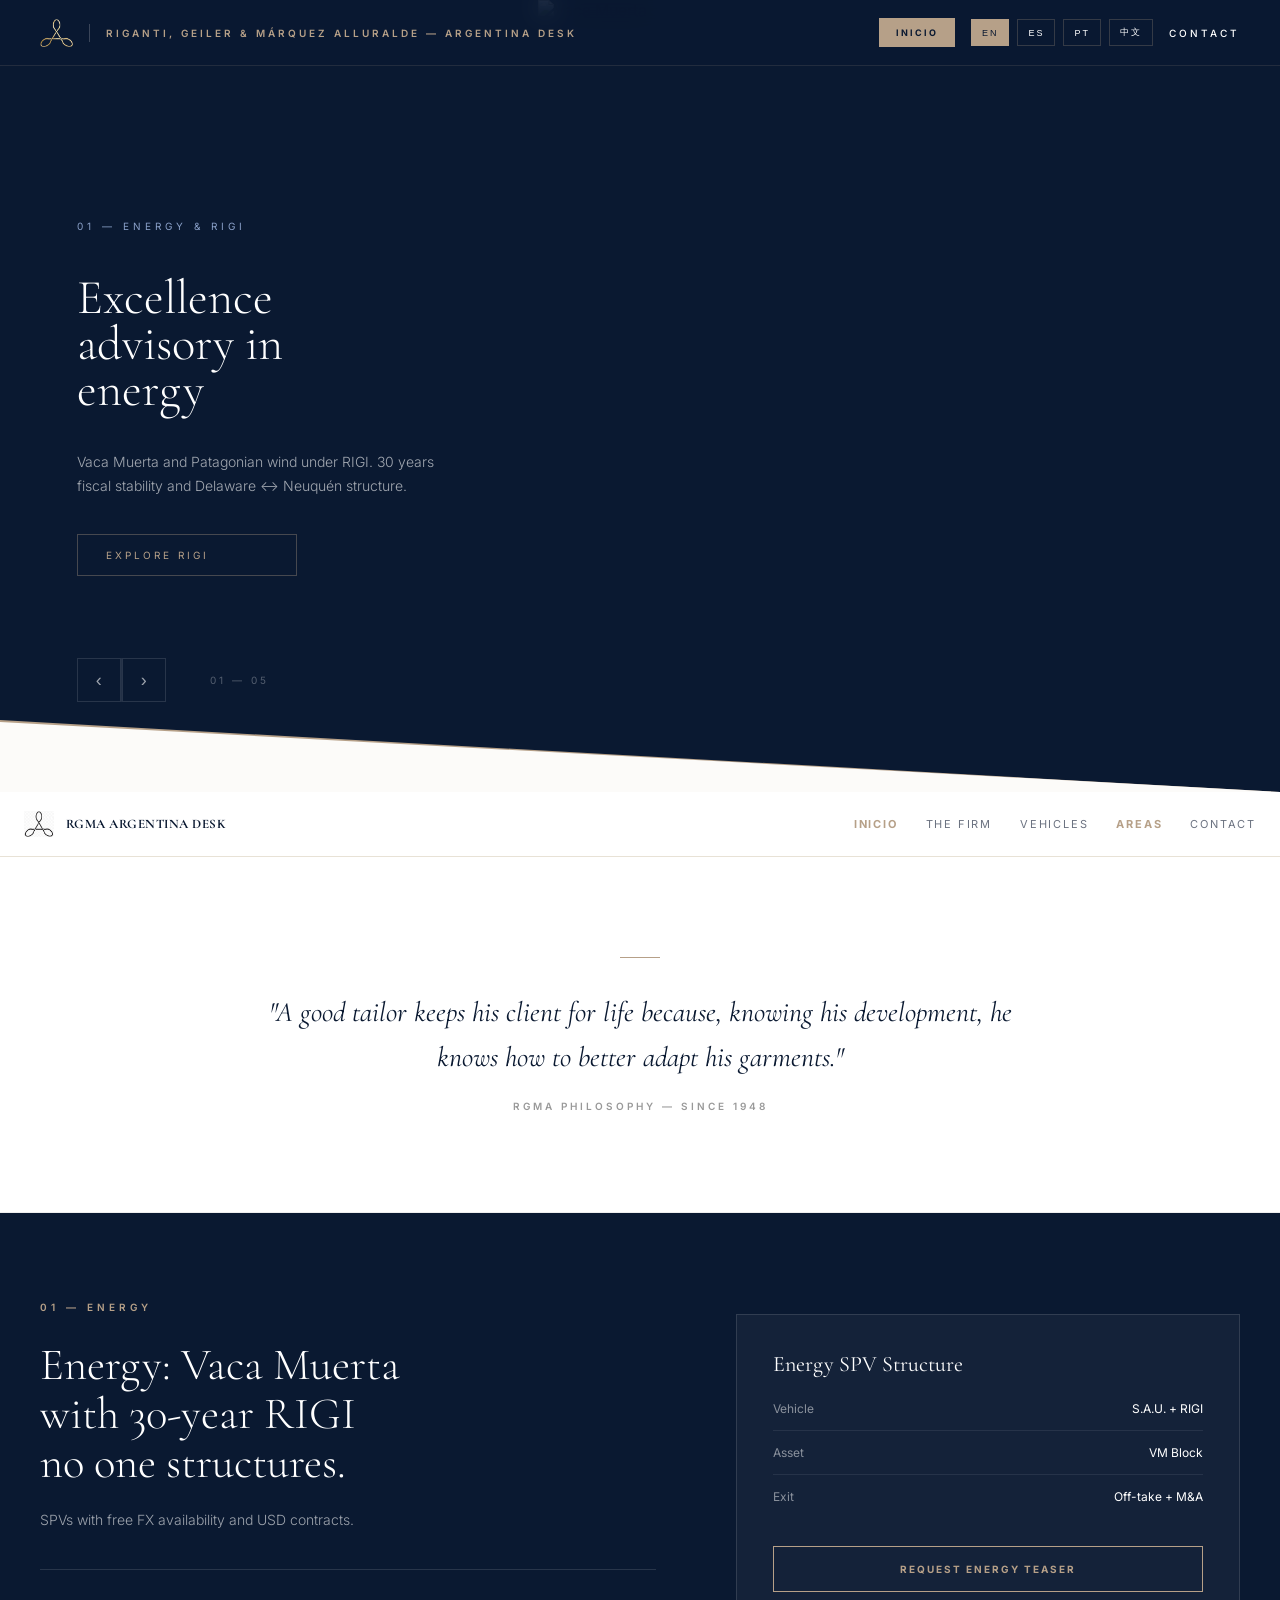
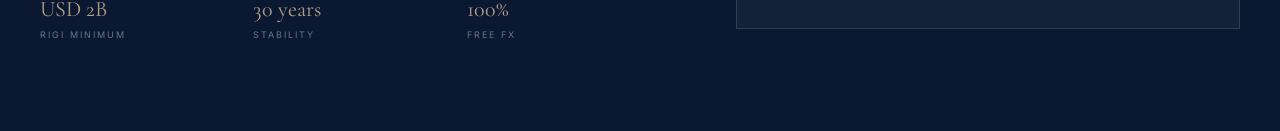
==== commit 3fd7a51c: "Update invertirenargentina.html" ====
--- a/invertirenargentina.html
+++ b/invertirenargentina.html
@@ -8,11 +8,9 @@
 <link rel="preconnect" href="https://fonts.gstatic.com" crossorigin>
 <link href="https://fonts.googleapis.com/css2?family=Inter:wght@300;400;500;600;700&family=Cormorant+Garamond:ital,wght@0,300;0,400;0,600;1,400&display=swap" rel="stylesheet">
 <style>
-:root{--navy:#0A1931;--gold:#B6A088;--paper:#FCFBF9;--ease:cubic-bezier(0.2,0.8,0.2,1)}
+:root{--navy:#0A1931;--gold:#B6A088;--paper:#FCFBF9}
 *{box-sizing:border-box;margin:0;padding:0}
 body{font-family:'Inter',sans-serif;background:var(--paper);color:#111;-webkit-font-smoothing:antialiased}
-
-/* TOP BAR OSCURO */
 .top-bar{position:absolute;inset:0 0 auto 0;z-index:30;display:flex;justify-content:space-between;align-items:center;padding:18px 40px;font-size:10px;letter-spacing:3px;text-transform:uppercase;color:#fff;background:rgba(10,25,49,.88);backdrop-filter:blur(12px);border-bottom:1px solid rgba(182,160,136,.15)}
 .top-brand{display:flex;align-items:center;gap:16px;color:var(--gold);font-weight:600;text-decoration:none}
 .top-brand-line{width:1px;height:18px;background:rgba(255,255,255,.2);display:inline-block}
@@ -24,22 +22,21 @@
 .lang-switch button.active{background:var(--gold);color:var(--navy);border-color:var(--gold)}
 .top-link{color:#fff;text-decoration:none;font-weight:500}
 
-/* HERO - CONTROL DE PRECISIÓN ASIMÉTRICO (Solución al Bug de Pantalla Rota) */
+/* HERO - DIAGONAL AL ANGULO DERECHO 0,0 */
 .hero{position:relative;height:88vh;min-height:720px;background:var(--navy);overflow:hidden;isolation:isolate}
+.hero::before{content:"";position:absolute;left:0;right:0;bottom:0;height:72px;background:var(--gold);clip-path:polygon(0 0, 100% 100%, 100% 100%, 0 100%);z-index:5;pointer-events:none}
+.hero::after{content:"";position:absolute;left:0;right:0;bottom:0;height:70px;background:var(--paper);clip-path:polygon(0 0, 100% 100%, 100% 100%, 0 100%);z-index:6;pointer-events:none}
 .slide{position:absolute;inset:0;display:flex;opacity:0;visibility:hidden;transition:opacity .9s;pointer-events:none}
 .slide.active{opacity:1;visibility:visible;pointer-events:auto;z-index:2}
-.s-left{width:42%;display:flex;flex-direction:column;justify-content:flex-start;padding:150px 5% 0 6%;background:var(--navy);position:relative;z-index:10}
-
-/* La diagonal de alta gama se aplica únicamente a la columna visual derecha, sin tocar los controles */
-.s-right{width:58%;position:relative;overflow:hidden;background:var(--navy);clip-path:polygon(0 0, 100% 0, 100% 90%, 0 100%)}
+.s-left{width:42%;display:flex;flex-direction:column;justify-content:center;padding:150px 5% 110px 6%;background:var(--navy);position:relative;z-index:10}
+.s-right{width:58%;position:relative;overflow:hidden;background:var(--navy)}
 .s-right img{width:100%;height:100%;object-fit:cover;display:block}
-
 .eyebrow{font-size:10px;letter-spacing:4px;text-transform:uppercase;color:#8aa0c8;margin-bottom:28px}
 .title{font-family:'Cormorant Garamond',serif;font-size:clamp(32px,3.8vw,54px);line-height:.95;font-weight:300;color:#fff;margin-bottom:22px;min-height:168px;display:flex;flex-direction:column;justify-content:center}
 .desc{font-size:14px;line-height:1.7;color:rgba(255,255,255,.62);max-width:380px;margin-bottom:28px;font-weight:300;min-height:56px}
 .cta{display:inline-flex;align-items:center;gap:8px;font-size:10px;letter-spacing:3px;text-transform:uppercase;color:var(--gold);border:1px solid rgba(182,160,136,.35);padding:14px 28px;text-decoration:none;transition:.35s;background:transparent;width:fit-content;min-width:220px;margin-bottom:36px}
 .cta:hover{background:var(--gold);color:var(--navy)}
-.nav-hero{position:relative;z-index:10;display:flex;align-items:center;gap:22px;margin-top:auto;padding-bottom:50px} /* Removido padding excesivo */
+.nav-hero{position:absolute;bottom:90px;left:6%;z-index:20;display:flex;align-items:center;gap:22px}
 .nav-arrows{display:flex;gap:1px;background:rgba(255,255,255,.1)}
 .arr{width:44px;height:44px;background:var(--navy);color:rgba(255,255,255,.6);border:1px solid rgba(255,255,255,.12);cursor:pointer;display:grid;place-items:center;font-size:18px}
 .arr:hover{background:var(--gold);color:var(--navy)}
@@ -47,8 +44,6 @@
 .dot{width:28px;height:2px;background:rgba(255,255,255,.15);border:0;cursor:pointer;transition:.5s}
 .dot.active{background:var(--gold);width:56px}
 .counter{color:rgba(255,255,255,.3);font-size:10px;letter-spacing:3px}
-
-/* STICKY NAV - ISOLOGO FIX */
 .sticky-nav{position:sticky;top:0;z-index:50;background:rgba(255,255,255,.97);backdrop-filter:blur(12px);border-bottom:1px solid #E8E2D6}
 .nav-inner{max-width:1280px;margin:0 auto;padding:0 24px;height:64px;display:flex;align-items:center;justify-content:space-between}
 .logo{font-family:'Cormorant Garamond',serif;font-weight:700;font-size:13px;letter-spacing:.5px;color:#0A1931;display:flex;align-items:center;gap:12px;text-decoration:none}
@@ -63,13 +58,10 @@
 .dropdown-menu a{display:flex;justify-content:space-between;align-items:center;padding:18px 24px;color:rgba(255,255,255,.75);font-size:11px;letter-spacing:2.2px;text-transform:uppercase;text-decoration:none;border-bottom:1px solid rgba(255,255,255,.07)}
 .dropdown-menu a:hover{background:rgba(255,255,255,.06);color:var(--gold);padding-left:28px}
 .footer-cta{padding:14px 24px;background:#081328;border-top:1px solid rgba(255,255,255,.06);font-size:8.5px;letter-spacing:2.5px;color:rgba(255,255,255,.35);text-transform:uppercase}
-/* PHILOSOPHY */
 .philosophy{background:#fff;border-bottom:1px solid #eee;padding:100px 24px;text-align:center}
 .gold-line{width:40px;height:1px;background:var(--gold);margin:0 auto 32px}
 .quote{font-family:'Cormorant Garamond',serif;font-size:28px;font-style:italic;color:var(--navy);line-height:1.6;max-width:750px;margin:0 auto}
 .quote-sub{font-size:10px;letter-spacing:.3em;color:#999;text-transform:uppercase;font-weight:600;margin-top:20px;display:block}
-
-/* AREAS */
 .areas{background:var(--navy);overflow:hidden;padding-bottom:1px}
 .a-slide{display:none;grid-template-columns:1.1fr 0.9fr;gap:80px;max-width:1280px;margin:0 auto;padding:88px 40px;align-items:center}
 .a-slide.active{display:grid;animation:fade .6s ease}
@@ -90,8 +82,6 @@
 .a-dots{display:flex;gap:10px;justify-content:center;padding:40px 0 56px}
 .a-dot{width:28px;height:2px;background:rgba(255,255,255,.18);border:0;cursor:pointer;transition:.4s}
 .a-dot.active{background:var(--gold);width:48px}
-
-/* NDA MODAL WINDOW */
 #nda-modal{position:fixed;inset:0;z-index:9999;background:rgba(8,15,31,.85);backdrop-filter:blur(10px);display:none;align-items:center;justify-content:center;padding:20px}
 #nda-modal.open{display:flex}
 .nda-box{background:#fff;max-width:520px;width:100%;box-shadow:0 30px 80px rgba(0,0,0,.4)}
@@ -105,8 +95,6 @@
 .nda-btn.cancel{background:#fff;border-color:#ddd;color:#555}
 .nda-btn.confirm{background:var(--navy);border-color:var(--navy);color:#fff}
 .nda-btn.confirm:disabled{opacity:.4;cursor:not-allowed}
-
-/* CONTACTO + FOOTER */
 .contact-final{background:#fff;padding:80px 40px;border-top:1px solid #eee}
 .contact-inner{max-width:1280px;margin:0 auto;display:grid;grid-template-columns:1fr 1fr;gap:80px;align-items:start}
 .contact-form input,.contact-form select,.contact-form textarea{width:100%;padding:16px;border:1px solid #ddd;margin-bottom:14px;font-size:13px;font-family:'Inter'}
@@ -116,13 +104,12 @@
 .footer-inner span{font-size:9px;letter-spacing:2px;color:var(--gold);text-transform:uppercase;display:block;margin-bottom:14px;font-weight:700}
 .footer-inner p{font-size:12px;line-height:1.7;color:rgba(255,255,255,.55)}
 .footer-bottom{text-align:center;padding:20px;font-size:9px;letter-spacing:2px;color:rgba(255,255,255,.3);text-transform:uppercase}
-
 @media(max-width:1024px){
 .s-left{width:100%;padding:100px 24px 0}.s-right{display:none}
 .a-slide{grid-template-columns:1fr;padding:48px 24px;gap:32px}
 .menu{display:none}.top-bar{padding:12px 16px;flex-wrap:wrap;gap:10px}
 .contact-inner,.footer-inner{grid-template-columns:1fr}
-.nav-hero{padding-bottom:40px;}
+.nav-hero{bottom:40px}
 }
 </style>
 </head>
@@ -138,84 +125,22 @@
     </div>
   </div>
 
-  <!-- SLIDES LIMPIOS DE BOTONERAS DUPLICADAS -->
-  <div class="slide active"><div class="s-left"><span class="eyebrow">01 — ENERGY & RIGI</span><h1 class="title">Excellence<br>advisory in<br>energy</h1><p class="desc">Vaca Muerta and Patagonian wind under RIGI. 30 years fiscal stability and Delaware — Neuquén structure.</p><a class="cta" href="#areas" data-go="0">Explore RIGI</a></div><div class="s-right"><img src="vaca-muerta-a.jpg" alt="Vaca Muerta"></div></div>
-  <div class="slide"><div class="s-left"><span class="eyebrow">02 — AGRO & REAL ASSETS</span><h1 class="title">From Delaware<br>to Rosario<br>in USD</h1><p class="desc">Agricultural trusts, tokenization and amnesty Law 27.743. 48hs due diligence.</p><a class="cta" href="#areas" data-go="1">View agro</a></div><div class="s-right"><img src="agro-silos.webp" alt="Agro Assets"></div></div>
-  <div class="slide"><div class="s-left"><span class="eyebrow">03 — LITHIUM & MINING</span><h1 class="title">Lithium Triangle<br>without fiscal<br>friction</h1><p class="desc">21% global reserves. 0% retentions under RIGI, stable royalties and Jujuy-Salta SPV in USD.</p><a class="cta" href="#areas" data-go="2">View mining</a></div><div class="s-right"><img src="litio-jujuy.webp" alt="Lithium Mining"></div></div>
-  <div class="slide"><div class="s-left"><span class="eyebrow">04 — FISHING & BLUE ECONOMY</span><h1 class="title">Fishing and ITQ<br>quota with<br>legal security</h1><p class="desc">Fleet, plants and JV under Law 24.922. Transferable quotas, RIGI processing and rebates.</p><a class="cta" href="#areas" data-go="3">View fishing structure</a></div><div class="s-right"><img src="pesca-altura.webp" alt="Blue Economy Fishing"></div></div>
-  <div class="slide"><div class="s-left"><span class="eyebrow">05 — LOGISTICS & PORTS</span><h1 class="title">Waterway and ports<br>RIGI</h1>
-  <div class="slide"><div class="s-left"><span class="eyebrow">05 — LOGISTICS & PORTS</span><h1 class="title">Waterway and ports<br>RIGI with free<br>USD</h1><p class="desc">Paraná terminals, 80% of exports. RIGI port with free FX and 0% rate.</p><a class="cta" href="#areas" data-go="4">View logistics</a></div><div class="s-right"><img src="pueto-rosario-a.webp" alt="Logistics Ports"></div></div>
+  <div class="slide active"><div class="s-left"><span class="eyebrow">01 — ENERGY & RIGI</span><h1 class="title">Excellence<br>advisory in<br>energy</h1><p class="desc">Vaca Muerta and Patagonian wind under RIGI. 30 years fiscal stability and Delaware ↔ Neuquén structure.</p><a class="cta" href="#areas" data-go="0">Explore RIGI</a></div><div class="s-right"><img src="vaca-muerta-a.jpg" alt="Vaca Muerta"></div></div>
+  <div class="slide"><div class="s-left"><span class="eyebrow">02 — AGRO & REAL ASSETS</span><h1 class="title">From Delaware<br>to Rosario<br>in USD</h1><p class="desc">Agricultural trusts, tokenization and amnesty Law 27.743. 48hs due diligence.</p><a class="cta" href="#areas" data-go="1">View agro</a></div><div class="s-right"><img src="agro-silos.webp" alt="Agro"></div></div>
+  <div class="slide"><div class="s-left"><span class="eyebrow">03 — LITHIUM & MINING</span><h1 class="title">Lithium Triangle<br>without fiscal<br>friction</h1><p class="desc">21% global reserves. 0% retentions under RIGI, stable royalties and Jujuy-Salta SPV in USD.</p><a class="cta" href="#areas" data-go="2">View mining</a></div><div class="s-right"><img src="litio-jujuy.webp" alt="Lithium"></div></div>
+  <div class="slide"><div class="s-left"><span class="eyebrow">04 — FISHING & BLUE ECONOMY</span><h1 class="title">Fishing and ITQ<br>quota with<br>legal security</h1><p class="desc">Fleet, plants and JV under Law 24.922. Transferable quotas, RIGI processing and rebates.</p><a class="cta" href="#areas" data-go="3">View fishing structure</a></div><div class="s-right"><img src="pesca-altura.webp" alt="Fishing"></div></div>
+  <div class="slide"><div class="s-left"><span class="eyebrow">05 — LOGISTICS & PORTS</span><h1 class="title">Waterway and ports<br>RIGI with free<br>USD</h1><p class="desc">Paraná terminals, 80% of exports. RIGI port with free FX and 0% rate.</p><a class="cta" href="#areas" data-go="4">View logistics</a></div><div class="s-right"><img src="pueto-rosario-a.webp" alt="Ports"></div></div>
 
-  <!-- CONTROL UNIFICADO Y BLINDADO CONTRA SUPERPOSICIÓN DE DIAGONALES -->
-  <div class="nav-hero" style="position:absolute; bottom:50px; left:6%; z-index:20; display:flex; align-items:center; gap:22px;">
-    <div class="nav-arrows"><button class="arr" data-action="prev" aria-label="Anterior">‹</button><button class="arr" data-action="next" aria-label="Siguiente">›</button></div>
-    <div id="dots" class="dots"></div>
-    <div id="counter" class="counter">01 — 05</div>
-  </div>
+  <div class="nav-hero"><div class="nav-arrows"><button class="arr" data-action="prev">‹</button><button class="arr" data-action="next">›</button></div><div id="dots" class="dots"></div><div id="counter" class="counter">01 — 05</div></div>
 </div>
 
-<script>
-(() => {
-  const hero=document.getElementById('hero');
-  const slides=[...hero.querySelectorAll('.slide')];
-  const dots=document.getElementById('dots');
-  const counter=document.getElementById('counter');
-  let cur=0,tHero=null;
-  const renderHero=()=>{
-    slides.forEach((s,i)=>s.classList.toggle('active',i===cur));
-    if(dots) {
-      dots.innerHTML='';
-      slides.forEach((_,i)=>{const b=document.createElement('button');b.className='dot'+(i===cur?' active':'');b.onclick=()=>goHero(i);dots.appendChild(b);});
-    }
-    if(counter) counter.textContent=`0${cur+1} — 0${slides.length}`;
-  };
-  const goHero=(n)=>{cur=(n+slides.length)%slides.length;renderHero();restartHero();};
-  const restartHero=()=>{clearInterval(tHero);tHero=setInterval(()=>goHero(cur+1),10000);};
-  hero.querySelector('[data-action="prev"]').addEventListener('click',()=>goHero(cur-1));
-  hero.querySelector('[data-action="next"]').addEventListener('click',()=>goHero(cur+1));
-  hero.addEventListener('mouseenter',()=>clearInterval(tHero));
-  hero.addEventListener('mouseleave',restartHero);
-  renderHero();restartHero();
+<nav class="sticky-nav"><div class="nav-inner"><a href="index.html" class="logo"><img src="logo-negro-parafondosclaros.webp" alt="RGMA"> RGMA ARGENTINA DESK</a><div class="menu"><a class="m-link active-gold" href="index.html">INICIO</a><a class="m-link" href="#filosofia">The Firm</a><a class="m-link" href="#areas">Vehicles</a><div class="dropdown"><span class="m-link dropdown-trigger">AREAS</span><div class="dropdown-menu"><a href="#" data-go-nav="0"><span>01 — ENERGÍA</span><i>→</i></a><a href="#" data-go-nav="1"><span>02 — AGRONEGOCIOS</span><i>→</i></a><a href="#" data-go-nav="2"><span>03 — MINERÍA</span><i>→</i></a><a href="#" data-go-nav="3"><span>04 — PESCA</span><i>→</i></a><a href="#" data-go-nav="4"><span>05 — LOGÍSTICA</span><i>→</i></a><div class="footer-cta">VER ESTRUCTURA + TEASER NDA</div></div></div><a class="m-link" href="#contacto">Contact</a></div></div></nav>
 
-  const aSlides=[...document.querySelectorAll('.a-slide')];
-  const aDots=[...document.querySelectorAll('.a-dot')];
-  let aCur=0,tArea=null;
-  const renderArea=()=>{aSlides.forEach((s,i)=>s.classList.toggle('active',i===aCur));aDots.forEach((d,i)=>d.classList.toggle('active',i===aCur));};
-  const goArea=(n)=>{aCur=(n+aSlides.length)%aSlides.length;renderArea();restartArea();};
-  const restartArea=()=>{clearInterval(tArea);tArea=setInterval(()=>goArea(aCur+1),10000);};
-  aDots.forEach(d=>d.addEventListener('click',()=>goArea(+d.dataset.go)));
-  document.querySelectorAll('[data-go]').forEach(el=>el.addEventListener('click',(e)=>{e.preventDefault();goArea(+el.dataset.go);}));
-  document.querySelectorAll('[data-go-nav]').forEach(el=>el.addEventListener('click',(e)=>{e.preventDefault();goArea(+el.dataset.goNav);document.getElementById('areas').scrollIntoView({behavior:'smooth'});}));
-  document.getElementById('areas').addEventListener('mouseenter',()=>clearInterval(tArea));
-  document.getElementById('areas').addEventListener('mouseleave',restartArea);
-  renderArea();restartArea();
+<section id="filosofia" class="philosophy"><div class="gold-line"></div><p class="quote">"A good tailor keeps his client for life because, knowing his development, he knows how to better adapt his garments."</p><span class="quote-sub">RGMA Philosophy — Since 1948</span></section>
 
-  const modal=document.getElementById('nda-modal');
-  const check=document.getElementById('check-nda');
-  const btnConfirm=document.getElementById('confirm-nda');
-  const labelArea=document.getElementById('nda-area-label');
-  let selectedArea='';
-  const closeNDA=()=>modal.classList.remove('open');
-  document.querySelectorAll('[data-nda]').forEach(btn=>{btn.addEventListener('click',(e)=>{e.preventDefault();selectedArea=btn.dataset.nda;if(labelArea)labelArea.textContent=selectedArea;if(check)check.checked=false;if(btnConfirm)btnConfirm.disabled=true;modal.classList.add('open');});});
-  if(check) { check.addEventListener('change',()=>{if(btnConfirm)btnConfirm.disabled=!check.checked;}); }
-  document.getElementById('close-nda').addEventListener('click',closeNDA);
-  document.getElementById('cancel-nda').addEventListener('click',closeNDA);
-  modal.addEventListener('click',(e)=>{if(e.target===modal)closeNDA();});
-  if(btnConfirm) {
-    btnConfirm.addEventListener('click',()=>{
-      closeNDA();
-      const fb=document.getElementById('teaser-feedback');
-      const sel=document.getElementById('input-area');
-      const msg=document.getElementById('input-msg');
-      if(sel)sel.value=selectedArea;
-      if(msg)msg.value=`Confidential Teaser Requested — Area: ${selectedArea}. NDA accepted online.`;
-      if(fb){fb.style.display='block';fb.textContent=`CONFIDENTIAL NDA ACCEPTED — TEASER: ${selectedArea}`;}
-      document.getElementById('contacto').scrollIntoView({behavior:'smooth'});
-    });
-  }
-})();
-</script>
-</body>
-</html>
-
-
+<section id="areas" class="areas">
+  <div class="a-slide active"><div><span class="a-eyebrow">01 — ENERGY</span><h2 class="a-title">Energy: Vaca Muerta<br>with 30-year RIGI<br>no one structures.</h2><p class="a-p">SPVs with free FX availability and USD contracts.</p><div class="kpi"><div><b>USD 2B</b><span>RIGI Minimum</span></div><div><b>30 years</b><span>Stability</span></div><div><b>100%</b><span>Free FX</span></div></div></div><div class="card"><h3>Energy SPV Structure</h3><div class="row"><span>Vehicle</span><span>S.A.U. + RIGI</span></div><div class="row"><span>Asset</span><span>VM Block</span></div><div class="row no-border"><span>Exit</span><span>Off-take + M&A</span></div><a class="btn" href="#" data-nda="Energy - Vaca Muerta">REQUEST ENERGY TEASER</a></div></div>
+  <div class="a-slide"><div><span class="a-eyebrow">02 — AGRO</span><h2 class="a-title">Agro: from Delaware<br>to Rosario<br>in USD.</h2><p class="a-p">Agricultural trusts and MATBA forwards.</p><div class="kpi"><div><b>USD 50M</b><span>Ticket</span></div><div><b>12%</b><span>USD Yield</span></div><div><b>Trust</b><span>Vehicle</span></div></div></div><div class="card"><h3>Agro SPV Structure</h3><div class="row"><span>Vehicle</span><span>Trust + S.A.</span></div><div class="row no-border"><span>Exit</span><span>Land sale</span></div><a class="btn" href="#" data-nda="Agro - Rosario">REQUEST AGRO TEASER</a></div></div>
+  <div class="a-slide"><div><span class="a-eyebrow">03 — MINING</span><h2 class="a-title">Mining: Lithium<br>global triangle<br>with Asia off-take.</h2><p class="a-p">21% global reserves. SPV Jujuy-Salta with USD contracts.</p><div class="kpi"><div><b>0% Ret.</b><span>RIGI</span></div><div><b>USD</b><span>Royalties</span></div><div><b>Asia</b><span>Off-take</span></div></div></div><div class="card"><h3>Lithium SPV</h3><div class="row"><span>Vehicle</span><span>SAPEM + RIGI</span></div><div class="row no-border"><span>Asset</span><span>Salar</span></div><a class="btn" href="#" data-nda="Mining - Lithium">REQUEST LITHIUM TEASER</a></div></div>
+  <div class="a-slide"><div><span class="a-eyebrow">04 — FISHING</span><h2 class="a-title">Fishing and ITQ<br>quota with<br>legal security</h2><p class="a-p">Fleet, plants and JV under Law 24.922. Transferable quotas.</p><div class="kpi"><div><b>ITQ</b><span>Quota</span></div><div><b>Law 24.922</b><span>Framework</span></div><div><b>JV</b><span>Vehicle</span></div></div></div><div class="card"><h3>Fishing SPV</h3><div class="row"><span>Vehicle</span><span>S.A. + ITQ</span></div><div class="row no-border"><span>Asset</span><span>Vessels + Plant</span></div><a class="btn" href="#" data-nda="Fishing - ITQ">REQUEST FISHING TEASER</a></div></div>
+  <div class="a-slide"><div><span class="a-eyebrow">05 — LOGISTICS</span><h2 class="a-title">Waterway and ports<br>RIGI with free<br>USD</h
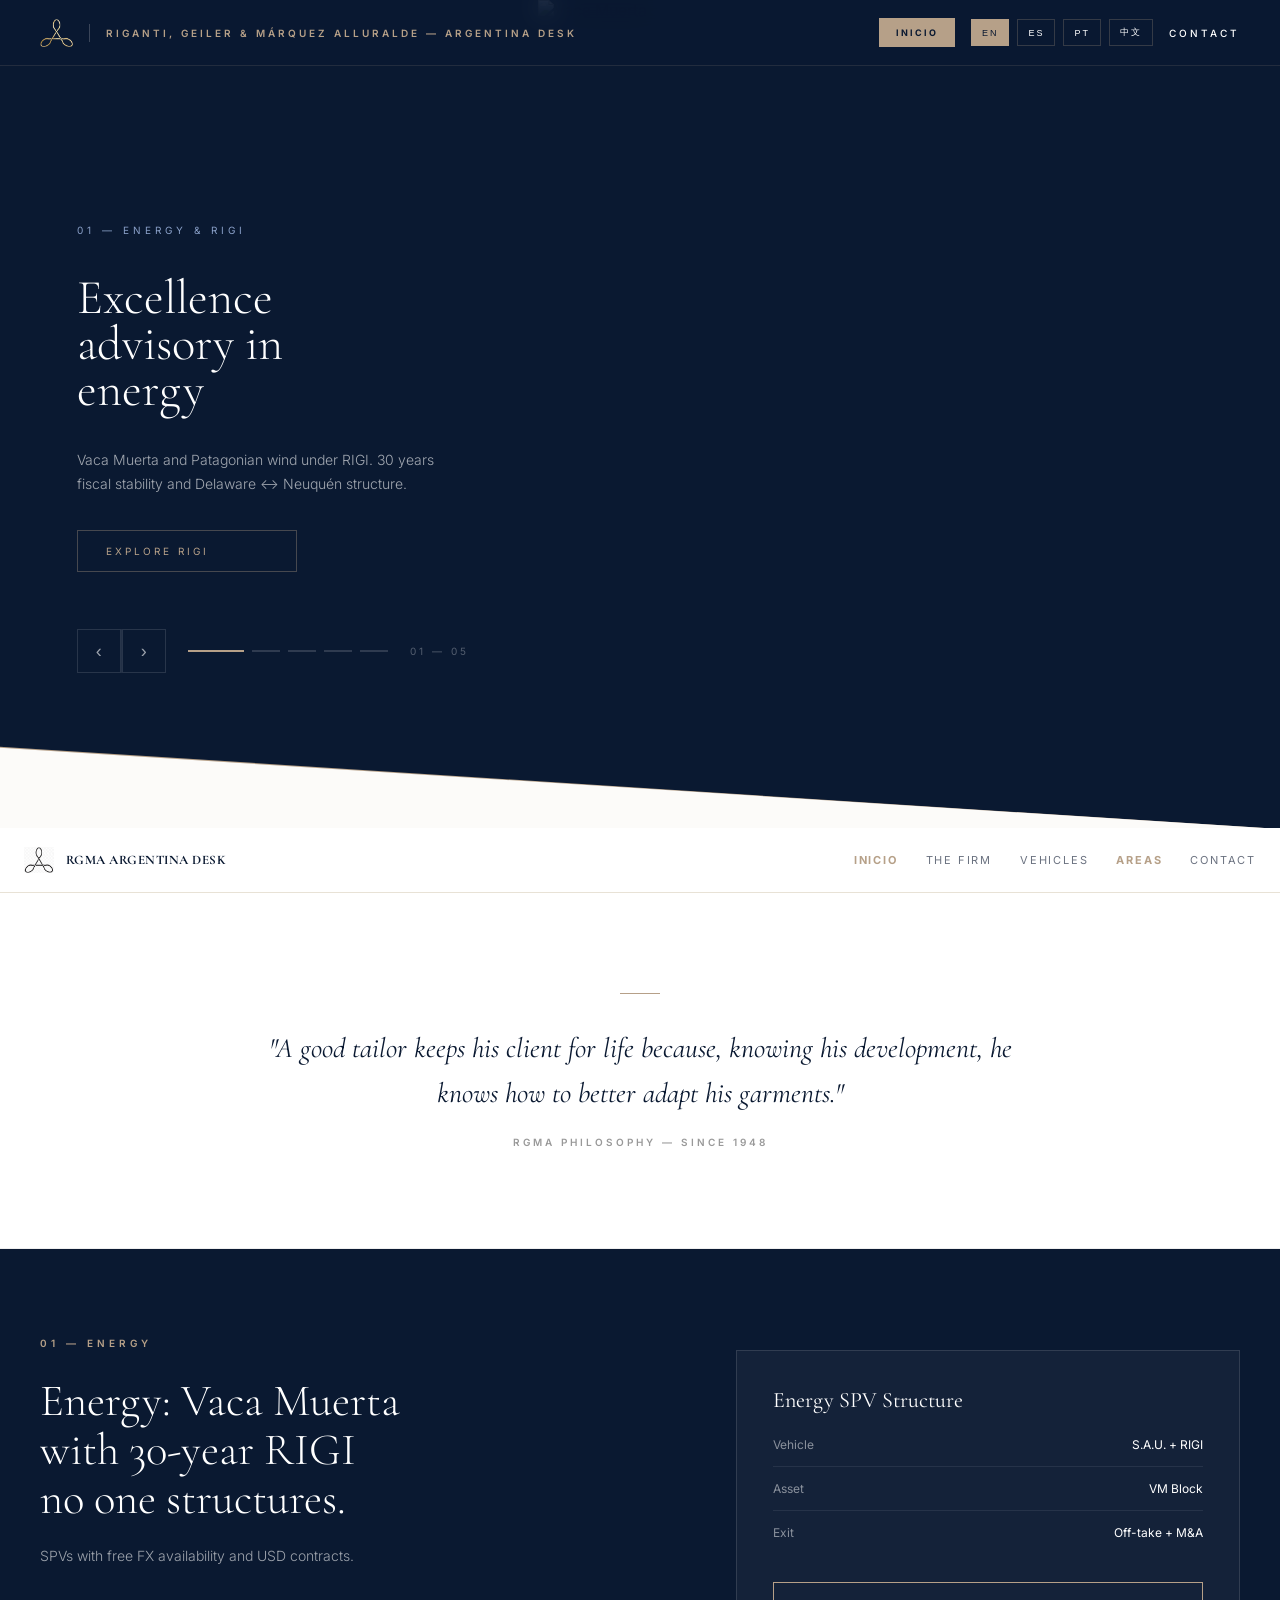
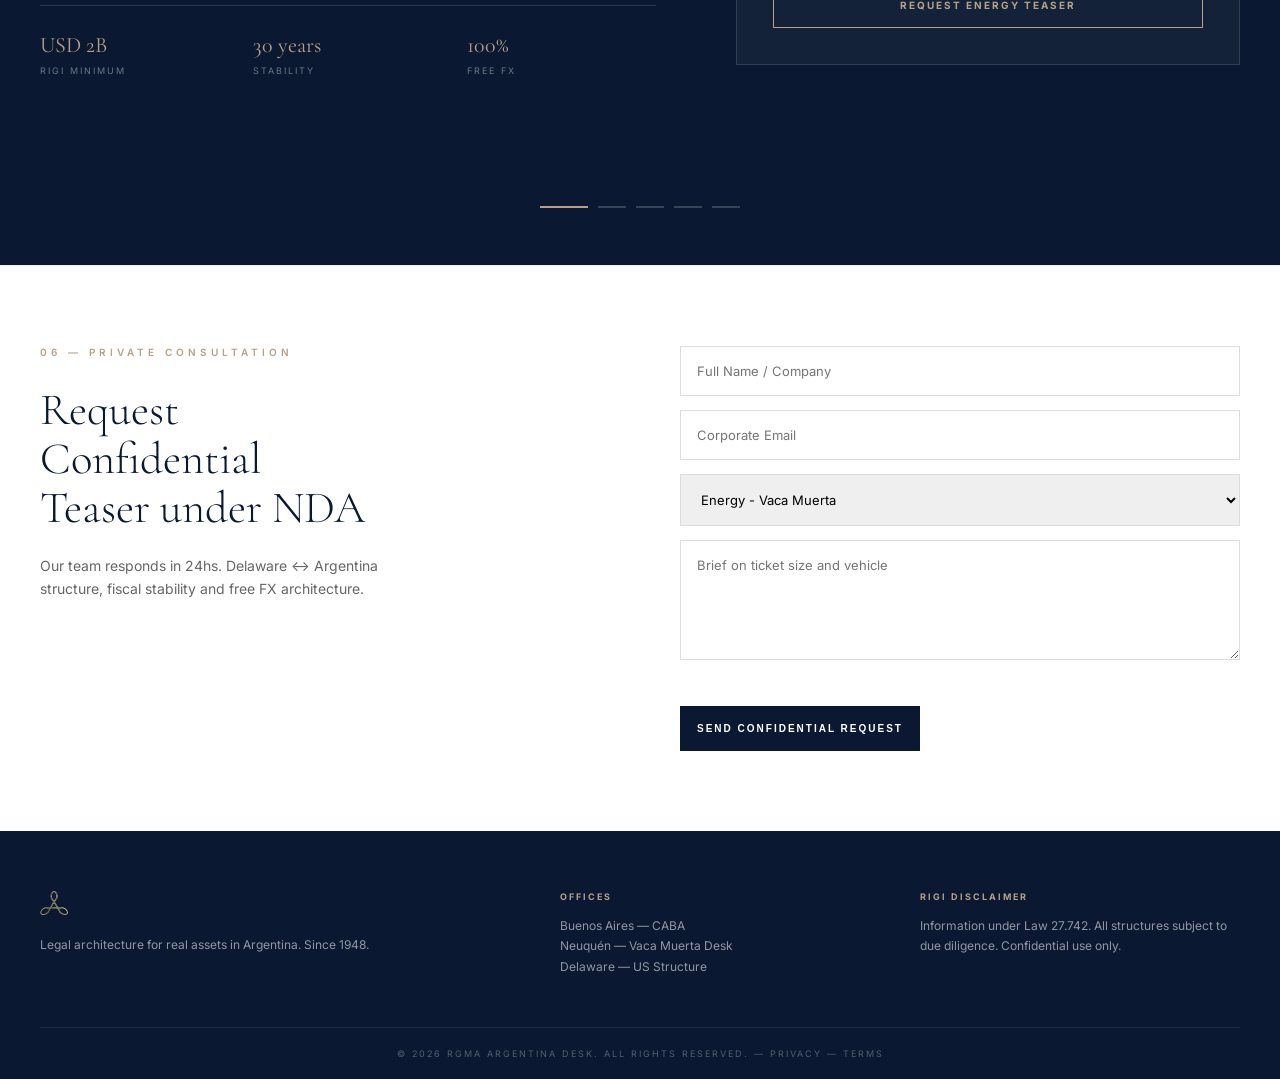
==== commit f727ff1d: "Refactor hero section styles and layout adjustments Updated hero section styles and adjusted layout " ====
--- a/invertirenargentina.html
+++ b/invertirenargentina.html
@@ -21,22 +21,21 @@
 .lang-switch button{background:transparent;border:1px solid rgba(182,160,136,.25);color:#fff;font-size:9px;letter-spacing:2px;padding:6px 10px;cursor:pointer}
 .lang-switch button.active{background:var(--gold);color:var(--navy);border-color:var(--gold)}
 .top-link{color:#fff;text-decoration:none;font-weight:500}
-
-/* HERO - DIAGONAL AL ANGULO DERECHO 0,0 */
-.hero{position:relative;height:88vh;min-height:720px;background:var(--navy);overflow:hidden;isolation:isolate}
-.hero::before{content:"";position:absolute;left:0;right:0;bottom:0;height:72px;background:var(--gold);clip-path:polygon(0 0, 100% 100%, 100% 100%, 0 100%);z-index:5;pointer-events:none}
-.hero::after{content:"";position:absolute;left:0;right:0;bottom:0;height:70px;background:var(--paper);clip-path:polygon(0 0, 100% 100%, 100% 100%, 0 100%);z-index:6;pointer-events:none}
+/* HERO CORREGIDO - DIAGONAL TERMINA EN ANGULO DERECHO + ESPACIADO CORREGIDO */
+.hero{position:relative;height:92vh;min-height:700px;background:var(--navy);overflow:hidden;isolation:isolate}
+.hero::before{content:"";position:absolute;left:0;right:0;bottom:-1px;height:142px;background:var(--gold);clip-path:polygon(0 42%, 100% 100%, 100% 100%, 0 100%);z-index:5;pointer-events:none}
+.hero::after{content:"";position:absolute;left:0;right:0;bottom:-1px;height:140px;background:var(--paper);clip-path:polygon(0 42%, 100% 100%, 100% 100%, 0 100%);z-index:6;pointer-events:none}
 .slide{position:absolute;inset:0;display:flex;opacity:0;visibility:hidden;transition:opacity .9s;pointer-events:none}
 .slide.active{opacity:1;visibility:visible;pointer-events:auto;z-index:2}
-.s-left{width:42%;display:flex;flex-direction:column;justify-content:center;padding:150px 5% 110px 6%;background:var(--navy);position:relative;z-index:10}
+.s-left{width:42%;display:flex;flex-direction:column;justify-content:center;padding:90px 5% 90px 6%;background:var(--navy);position:relative;z-index:10}
 .s-right{width:58%;position:relative;overflow:hidden;background:var(--navy)}
 .s-right img{width:100%;height:100%;object-fit:cover;display:block}
-.eyebrow{font-size:10px;letter-spacing:4px;text-transform:uppercase;color:#8aa0c8;margin-bottom:28px}
-.title{font-family:'Cormorant Garamond',serif;font-size:clamp(32px,3.8vw,54px);line-height:.95;font-weight:300;color:#fff;margin-bottom:22px;min-height:168px;display:flex;flex-direction:column;justify-content:center}
-.desc{font-size:14px;line-height:1.7;color:rgba(255,255,255,.62);max-width:380px;margin-bottom:28px;font-weight:300;min-height:56px}
-.cta{display:inline-flex;align-items:center;gap:8px;font-size:10px;letter-spacing:3px;text-transform:uppercase;color:var(--gold);border:1px solid rgba(182,160,136,.35);padding:14px 28px;text-decoration:none;transition:.35s;background:transparent;width:fit-content;min-width:220px;margin-bottom:36px}
+.eyebrow{font-size:10px;letter-spacing:4px;text-transform:uppercase;color:#8aa0c8;margin-bottom:24px}
+.title{font-family:'Cormorant Garamond',serif;font-size:clamp(32px,3.8vw,54px);line-height:.95;font-weight:300;color:#fff;margin-bottom:20px;min-height:168px;display:flex;flex-direction:column;justify-content:center}
+.desc{font-size:14px;line-height:1.7;color:rgba(255,255,255,.62);max-width:380px;margin-bottom:26px;font-weight:300;min-height:56px}
+.cta{display:inline-flex;align-items:center;gap:8px;font-size:10px;letter-spacing:3px;text-transform:uppercase;color:var(--gold);border:1px solid rgba(182,160,136,.35);padding:14px 28px;text-decoration:none;transition:.35s;background:transparent;width:fit-content;min-width:220px;margin-bottom:32px}
 .cta:hover{background:var(--gold);color:var(--navy)}
-.nav-hero{position:absolute;bottom:90px;left:6%;z-index:20;display:flex;align-items:center;gap:22px}
+.nav-hero{position:absolute;bottom:155px;left:6%;z-index:20;display:flex;align-items:center;gap:22px}
 .nav-arrows{display:flex;gap:1px;background:rgba(255,255,255,.1)}
 .arr{width:44px;height:44px;background:var(--navy);color:rgba(255,255,255,.6);border:1px solid rgba(255,255,255,.12);cursor:pointer;display:grid;place-items:center;font-size:18px}
 .arr:hover{background:var(--gold);color:var(--navy)}
@@ -47,7 +46,7 @@
 .sticky-nav{position:sticky;top:0;z-index:50;background:rgba(255,255,255,.97);backdrop-filter:blur(12px);border-bottom:1px solid #E8E2D6}
 .nav-inner{max-width:1280px;margin:0 auto;padding:0 24px;height:64px;display:flex;align-items:center;justify-content:space-between}
 .logo{font-family:'Cormorant Garamond',serif;font-weight:700;font-size:13px;letter-spacing:.5px;color:#0A1931;display:flex;align-items:center;gap:12px;text-decoration:none}
-.logo img{height:26px;width:auto;display:block;opacity:1 !important;filter:none !important}
+.logo img{height:26px;width:auto;display:block}
 .menu{display:flex;gap:28px;align-items:center}
 .m-link{font-size:11px;letter-spacing:1.8px;text-transform:uppercase;color:#6b7280;text-decoration:none;padding:24px 0;cursor:pointer}
 .m-link.active-gold{color:var(--gold);font-weight:700}
@@ -58,6 +57,28 @@
 .dropdown-menu a{display:flex;justify-content:space-between;align-items:center;padding:18px 24px;color:rgba(255,255,255,.75);font-size:11px;letter-spacing:2.2px;text-transform:uppercase;text-decoration:none;border-bottom:1px solid rgba(255,255,255,.07)}
 .dropdown-menu a:hover{background:rgba(255,255,255,.06);color:var(--gold);padding-left:28px}
 .footer-cta{padding:14px 24px;background:#081328;border-top:1px solid rgba(255,255,255,.06);font-size:8.5px;letter-spacing:2.5px;color:rgba(255,255,255,.35);text-transform:uppercase}
+</style>
+</head>
+<body>
+<div class="hero" id="hero">
+  <div class="top-bar">
+    <a href="index.html" class="top-brand"><img src="logo-final.webp" alt="RGMA"><span class="top-brand-line"></span><span>RIGANTI, GEILER & MÁRQUEZ ALLURALDE — ARGENTINA DESK</span></a>
+    <div class="top-actions">
+      <a href="index.html" class="btn-home">INICIO</a>
+      <div class="lang-switch"><button class="active">EN</button><button>ES</button><button>PT</button><button>中文</button></div>
+      <a href="#contacto" class="top-link">CONTACT</a>
+    </div>
+  </div>
+  <div class="slide active"><div class="s-left"><span class="eyebrow">01 — ENERGY & RIGI</span><h1 class="title">Excellence<br>advisory in<br>energy</h1><p class="desc">Vaca Muerta and Patagonian wind under RIGI. 30 years fiscal stability and Delaware ↔ Neuquén structure.</p><a class="cta" href="#areas" data-go="0">Explore RIGI</a></div><div class="s-right"><img src="vaca-muerta-a.jpg" alt="Vaca Muerta"></div></div>
+  <div class="slide"><div class="s-left"><span class="eyebrow">02 — AGRO & REAL ASSETS</span><h1 class="title">From Delaware<br>to Rosario<br>in USD</h1><p class="desc">Agricultural trusts, tokenization and amnesty Law 27.743. 48hs due diligence.</p><a class="cta" href="#areas" data-go="1">View agro</a></div><div class="s-right"><img src="agro-silos.webp" alt="Agro"></div></div>
+  <div class="slide"><div class="s-left"><span class="eyebrow">03 — LITHIUM & MINING</span><h1 class="title">Lithium Triangle<br>without fiscal<br>friction</h1><p class="desc">21% global reserves. 0% retentions under RIGI, stable royalties and Jujuy-Salta SPV in USD.</p><a class="cta" href="#areas" data-go="2">View mining</a></div><div class="s-right"><img src="litio-jujuy.webp" alt="Lithium"></div></div>
+  <div class="slide"><div class="s-left"><span class="eyebrow">04 — FISHING & BLUE ECONOMY</span><h1 class="title">Fishing and ITQ<br>quota with<br>legal security</h1><p class="desc">Fleet, plants and JV under Law 24.922. Transferable quotas, RIGI processing and rebates.</p><a class="cta" href="#areas" data-go="3">View fishing structure</a></div><div class="s-right"><img src="pesca-altura.webp" alt="Fishing"></div></div>
+  <div class="slide"><div class="s-left"><span class="eyebrow">05 — LOGISTICS & PORTS</span><h1 class="title">Waterway and ports<br>RIGI with free<br>USD</h1><p class="desc">Paraná terminals, 80% of exports. RIGI port with free FX and 0% rate.</p><a class="cta" href="#areas" data-go="4">View logistics</a></div><div class="s-right"><img src="pueto-rosario-a.webp" alt="Ports"></div></div>
+  <div class="nav-hero"><div class="nav-arrows"><button class="arr" data-action="prev">‹</button><button class="arr" data-action="next">›</button></div><div id="dots" class="dots"></div><div id="counter" class="counter">01 — 05</div></div>
+</div>
+<nav class="sticky-nav"><div class="nav-inner"><a href="index.html" class="logo"><img src="logo-negro-parafondosclaros.webp" alt="RGMA"> RGMA ARGENTINA DESK</a><div class="menu"><a class="m-link active-gold" href="index.html">INICIO</a><a class="m-link" href="#filosofia">The Firm</a><a class="m-link" href="#areas">Vehicles</a><div class="dropdown"><span class="m-link dropdown-trigger">AREAS</span><div class="dropdown-menu"><a href="#" data-go-nav="0"><span>01 — ENERGÍA</span><i>→</i></a><a href="#" data-go-nav="1"><span>02 — AGRONEGOCIOS</span><i>→</i></a><a href="#" data-go-nav="2"><span>03 — MINERÍA</span><i>→</i></a><a href="#" data-go-nav="3"><span>04 — PESCA</span><i>→</i></a><a href="#" data-go-nav="4"><span>05 — LOGÍSTICA</span><i>→</i></a><div class="footer-cta">VER ESTRUCTURA + TEASER NDA</div></div></div><a class="m-link" href="#contacto">Contact</a></div></div></nav>
+
+<style>
 .philosophy{background:#fff;border-bottom:1px solid #eee;padding:100px 24px;text-align:center}
 .gold-line{width:40px;height:1px;background:var(--gold);margin:0 auto 32px}
 .quote{font-family:'Cormorant Garamond',serif;font-size:28px;font-style:italic;color:var(--navy);line-height:1.6;max-width:750px;margin:0 auto}
@@ -104,37 +125,8 @@
 .footer-inner span{font-size:9px;letter-spacing:2px;color:var(--gold);text-transform:uppercase;display:block;margin-bottom:14px;font-weight:700}
 .footer-inner p{font-size:12px;line-height:1.7;color:rgba(255,255,255,.55)}
 .footer-bottom{text-align:center;padding:20px;font-size:9px;letter-spacing:2px;color:rgba(255,255,255,.3);text-transform:uppercase}
-@media(max-width:1024px){
-.s-left{width:100%;padding:100px 24px 0}.s-right{display:none}
-.a-slide{grid-template-columns:1fr;padding:48px 24px;gap:32px}
-.menu{display:none}.top-bar{padding:12px 16px;flex-wrap:wrap;gap:10px}
-.contact-inner,.footer-inner{grid-template-columns:1fr}
-.nav-hero{bottom:40px}
-}
+@media(max-width:1024px){.s-left{width:100%;padding:60px 24px 0}.s-right{display:none}.a-slide{grid-template-columns:1fr;padding:48px 24px;gap:32px}.menu{display:none}.top-bar{padding:12px 16px;flex-wrap:wrap;gap:10px}.contact-inner,.footer-inner{grid-template-columns:1fr}.nav-hero{bottom:40px}}
 </style>
-</head>
-<body>
-
-<div class="hero" id="hero">
-  <div class="top-bar">
-    <a href="index.html" class="top-brand"><img src="logo-final.webp" alt="RGMA"><span class="top-brand-line"></span><span>RIGANTI, GEILER & MÁRQUEZ ALLURALDE — ARGENTINA DESK</span></a>
-    <div class="top-actions">
-      <a href="index.html" class="btn-home">INICIO</a>
-      <div class="lang-switch"><button class="active">EN</button><button>ES</button><button>PT</button><button>中文</button></div>
-      <a href="#contacto" class="top-link">CONTACT</a>
-    </div>
-  </div>
-
-  <div class="slide active"><div class="s-left"><span class="eyebrow">01 — ENERGY & RIGI</span><h1 class="title">Excellence<br>advisory in<br>energy</h1><p class="desc">Vaca Muerta and Patagonian wind under RIGI. 30 years fiscal stability and Delaware ↔ Neuquén structure.</p><a class="cta" href="#areas" data-go="0">Explore RIGI</a></div><div class="s-right"><img src="vaca-muerta-a.jpg" alt="Vaca Muerta"></div></div>
-  <div class="slide"><div class="s-left"><span class="eyebrow">02 — AGRO & REAL ASSETS</span><h1 class="title">From Delaware<br>to Rosario<br>in USD</h1><p class="desc">Agricultural trusts, tokenization and amnesty Law 27.743. 48hs due diligence.</p><a class="cta" href="#areas" data-go="1">View agro</a></div><div class="s-right"><img src="agro-silos.webp" alt="Agro"></div></div>
-  <div class="slide"><div class="s-left"><span class="eyebrow">03 — LITHIUM & MINING</span><h1 class="title">Lithium Triangle<br>without fiscal<br>friction</h1><p class="desc">21% global reserves. 0% retentions under RIGI, stable royalties and Jujuy-Salta SPV in USD.</p><a class="cta" href="#areas" data-go="2">View mining</a></div><div class="s-right"><img src="litio-jujuy.webp" alt="Lithium"></div></div>
-  <div class="slide"><div class="s-left"><span class="eyebrow">04 — FISHING & BLUE ECONOMY</span><h1 class="title">Fishing and ITQ<br>quota with<br>legal security</h1><p class="desc">Fleet, plants and JV under Law 24.922. Transferable quotas, RIGI processing and rebates.</p><a class="cta" href="#areas" data-go="3">View fishing structure</a></div><div class="s-right"><img src="pesca-altura.webp" alt="Fishing"></div></div>
-  <div class="slide"><div class="s-left"><span class="eyebrow">05 — LOGISTICS & PORTS</span><h1 class="title">Waterway and ports<br>RIGI with free<br>USD</h1><p class="desc">Paraná terminals, 80% of exports. RIGI port with free FX and 0% rate.</p><a class="cta" href="#areas" data-go="4">View logistics</a></div><div class="s-right"><img src="pueto-rosario-a.webp" alt="Ports"></div></div>
-
-  <div class="nav-hero"><div class="nav-arrows"><button class="arr" data-action="prev">‹</button><button class="arr" data-action="next">›</button></div><div id="dots" class="dots"></div><div id="counter" class="counter">01 — 05</div></div>
-</div>
-
-<nav class="sticky-nav"><div class="nav-inner"><a href="index.html" class="logo"><img src="logo-negro-parafondosclaros.webp" alt="RGMA"> RGMA ARGENTINA DESK</a><div class="menu"><a class="m-link active-gold" href="index.html">INICIO</a><a class="m-link" href="#filosofia">The Firm</a><a class="m-link" href="#areas">Vehicles</a><div class="dropdown"><span class="m-link dropdown-trigger">AREAS</span><div class="dropdown-menu"><a href="#" data-go-nav="0"><span>01 — ENERGÍA</span><i>→</i></a><a href="#" data-go-nav="1"><span>02 — AGRONEGOCIOS</span><i>→</i></a><a href="#" data-go-nav="2"><span>03 — MINERÍA</span><i>→</i></a><a href="#" data-go-nav="3"><span>04 — PESCA</span><i>→</i></a><a href="#" data-go-nav="4"><span>05 — LOGÍSTICA</span><i>→</i></a><div class="footer-cta">VER ESTRUCTURA + TEASER NDA</div></div></div><a class="m-link" href="#contacto">Contact</a></div></div></nav>
 
 <section id="filosofia" class="philosophy"><div class="gold-line"></div><p class="quote">"A good tailor keeps his client for life because, knowing his development, he knows how to better adapt his garments."</p><span class="quote-sub">RGMA Philosophy — Since 1948</span></section>
 
@@ -143,4 +135,83 @@
   <div class="a-slide"><div><span class="a-eyebrow">02 — AGRO</span><h2 class="a-title">Agro: from Delaware<br>to Rosario<br>in USD.</h2><p class="a-p">Agricultural trusts and MATBA forwards.</p><div class="kpi"><div><b>USD 50M</b><span>Ticket</span></div><div><b>12%</b><span>USD Yield</span></div><div><b>Trust</b><span>Vehicle</span></div></div></div><div class="card"><h3>Agro SPV Structure</h3><div class="row"><span>Vehicle</span><span>Trust + S.A.</span></div><div class="row no-border"><span>Exit</span><span>Land sale</span></div><a class="btn" href="#" data-nda="Agro - Rosario">REQUEST AGRO TEASER</a></div></div>
   <div class="a-slide"><div><span class="a-eyebrow">03 — MINING</span><h2 class="a-title">Mining: Lithium<br>global triangle<br>with Asia off-take.</h2><p class="a-p">21% global reserves. SPV Jujuy-Salta with USD contracts.</p><div class="kpi"><div><b>0% Ret.</b><span>RIGI</span></div><div><b>USD</b><span>Royalties</span></div><div><b>Asia</b><span>Off-take</span></div></div></div><div class="card"><h3>Lithium SPV</h3><div class="row"><span>Vehicle</span><span>SAPEM + RIGI</span></div><div class="row no-border"><span>Asset</span><span>Salar</span></div><a class="btn" href="#" data-nda="Mining - Lithium">REQUEST LITHIUM TEASER</a></div></div>
   <div class="a-slide"><div><span class="a-eyebrow">04 — FISHING</span><h2 class="a-title">Fishing and ITQ<br>quota with<br>legal security</h2><p class="a-p">Fleet, plants and JV under Law 24.922. Transferable quotas.</p><div class="kpi"><div><b>ITQ</b><span>Quota</span></div><div><b>Law 24.922</b><span>Framework</span></div><div><b>JV</b><span>Vehicle</span></div></div></div><div class="card"><h3>Fishing SPV</h3><div class="row"><span>Vehicle</span><span>S.A. + ITQ</span></div><div class="row no-border"><span>Asset</span><span>Vessels + Plant</span></div><a class="btn" href="#" data-nda="Fishing - ITQ">REQUEST FISHING TEASER</a></div></div>
-  <div class="a-slide"><div><span class="a-eyebrow">05 — LOGISTICS</span><h2 class="a-title">Waterway and ports<br>RIGI with free<br>USD</h
+  <div class="a-slide"><div><span class="a-eyebrow">05 — LOGISTICS</span><h2 class="a-title">Waterway and ports<br>RIGI with free<br>USD</h2><p class="a-p">Paraná terminals, 80% of exports. RIGI port with free FX.</p><div class="kpi"><div><b>80%</b><span>Exports</span></div><div><b>RIGI</b><span>Port</span></div><div><b>USD</b><span>Free</span></div></div></div><div class="card"><h3>Logistics SPV</h3><div class="row"><span>Vehicle</span><span>Terminal + RIGI</span></div><div class="row no-border"><span>Exit</span><span>Concession</span></div><a class="btn" href="#" data-nda="Logistics - Hidrovia">REQUEST LOGISTICS TEASER</a></div></div>
+  <div class="a-dots"><button class="a-dot active" data-go="0"></button><button class="a-dot" data-go="1"></button><button class="a-dot" data-go="2"></button><button class="a-dot" data-go="3"></button><button class="a-dot" data-go="4"></button></div>
+</section>
+
+<section id="contacto" class="contact-final">
+  <div id="teaser-feedback" style="display:none;background:var(--navy);color:var(--gold);padding:16px;text-align:center;font-size:11px;letter-spacing:2px;margin-bottom:24px"></div>
+  <div class="contact-inner">
+    <div><span class="a-eyebrow" style="color:var(--gold)">06 — PRIVATE CONSULTATION</span><h2 class="a-title" style="color:var(--navy)">Request<br>Confidential<br>Teaser under NDA</h2><p style="font-size:14px;line-height:1.7;color:#666;max-width:360px;margin-top:20px">Our team responds in 24hs. Delaware ↔ Argentina structure, fiscal stability and free FX architecture.</p></div>
+    <div class="contact-form"><form><input type="text" placeholder="Full Name / Company" required><input type="email" placeholder="Corporate Email" required><select id="input-area"><option>Energy - Vaca Muerta</option><option>Agro - Rosario</option><option>Mining - Lithium</option><option>Fishing - ITQ</option><option>Logistics - Hidrovia</option></select><textarea id="input-msg" placeholder="Brief on ticket size and vehicle"></textarea><button type="submit" class="btn" style="background:var(--navy);color:#fff;border-color:var(--navy)">SEND CONFIDENTIAL REQUEST</button></form></div>
+  </div>
+</section>
+
+<footer class="footer-rgma">
+  <div class="footer-inner">
+    <div><img src="logo-final.webp" alt="RGMA" style="height:24px"><p style="margin-top:16px">Legal architecture for real assets in Argentina. Since 1948.</p></div>
+    <div><span>OFFICES</span><p>Buenos Aires — CABA<br>Neuquén — Vaca Muerta Desk<br>Delaware — US Structure</p></div>
+    <div><span>RIGI DISCLAIMER</span><p>Information under Law 27.742. All structures subject to due diligence. Confidential use only.</p></div>
+  </div>
+  <div class="footer-bottom">© 2026 RGMA Argentina Desk. All rights reserved. — Privacy — Terms</div>
+</footer>
+
+<div id="nda-modal"><div class="nda-box"><div class="nda-header"><h3>Confidential NDA</h3><span id="nda-area-label">RGMA</span><button id="close-nda">✕</button></div><div class="nda-body"><p style="font-size:13px;line-height:1.6;color:#555">By requesting this Teaser you accept confidentiality for 24 months. All data is indicative and subject to due diligence.</p><label class="nda-check"><input type="checkbox" id="check-nda"><span>I accept NDA and confidential use of information.</span></label><div style="display:flex;gap:12px"><button class="nda-btn cancel" id="cancel-nda">Cancel</button><button class="nda-btn confirm" id="confirm-nda" disabled>Accept & Request Teaser</button></div></div></div></div>
+
+<script>
+(() => {
+  const hero=document.getElementById('hero');
+  const slides=[...hero.querySelectorAll('.slide')];
+  const dots=document.getElementById('dots');
+  const counter=document.getElementById('counter');
+  let cur=0,tHero=null;
+  const renderHero=()=>{
+    slides.forEach((s,i)=>s.classList.toggle('active',i===cur));
+    dots.innerHTML='';
+    slides.forEach((_,i)=>{const b=document.createElement('button');b.className='dot'+(i===cur?' active':'');b.onclick=()=>goHero(i);dots.appendChild(b);});
+    counter.textContent=`0${cur+1} — 0${slides.length}`;
+  };
+  const goHero=(n)=>{cur=(n+slides.length)%slides.length;renderHero();restartHero();};
+  const restartHero=()=>{clearInterval(tHero);tHero=setInterval(()=>goHero(cur+1),10000);};
+  hero.querySelector('[data-action="prev"]').addEventListener('click',()=>goHero(cur-1));
+  hero.querySelector('[data-action="next"]').addEventListener('click',()=>goHero(cur+1));
+  hero.addEventListener('mouseenter',()=>clearInterval(tHero));
+  hero.addEventListener('mouseleave',restartHero);
+  renderHero();restartHero();
+  const aSlides=[...document.querySelectorAll('.a-slide')];
+  const aDots=[...document.querySelectorAll('.a-dot')];
+  let aCur=0,tArea=null;
+  const renderArea=()=>{aSlides.forEach((s,i)=>s.classList.toggle('active',i===aCur));aDots.forEach((d,i)=>d.classList.toggle('active',i===aCur));};
+  const goArea=(n)=>{aCur=(n+aSlides.length)%aSlides.length;renderArea();restartArea();};
+  const restartArea=()=>{clearInterval(tArea);tArea=setInterval(()=>goArea(aCur+1),10000);};
+  aDots.forEach(d=>d.addEventListener('click',()=>goArea(+d.dataset.go)));
+  document.querySelectorAll('[data-go]').forEach(el=>el.addEventListener('click',(e)=>{e.preventDefault();goArea(+el.dataset.go);}));
+  document.querySelectorAll('[data-go-nav]').forEach(el=>el.addEventListener('click',(e)=>{e.preventDefault();goArea(+el.dataset.goNav);document.getElementById('areas').scrollIntoView({behavior:'smooth'});}));
+  document.getElementById('areas').addEventListener('mouseenter',()=>clearInterval(tArea));
+  document.getElementById('areas').addEventListener('mouseleave',restartArea);
+  renderArea();restartArea();
+  const modal=document.getElementById('nda-modal');
+  const check=document.getElementById('check-nda');
+  const btnConfirm=document.getElementById('confirm-nda');
+  const labelArea=document.getElementById('nda-area-label');
+  let selectedArea='';
+  const closeNDA=()=>modal.classList.remove('open');
+  document.querySelectorAll('[data-nda]').forEach(btn=>{btn.addEventListener('click',(e)=>{e.preventDefault();selectedArea=btn.dataset.nda;labelArea.textContent=selectedArea;check.checked=false;btnConfirm.disabled=true;modal.classList.add('open');});});
+  check.addEventListener('change',()=>{btnConfirm.disabled=!check.checked;});
+  document.getElementById('close-nda').addEventListener('click',closeNDA);
+  document.getElementById('cancel-nda').addEventListener('click',closeNDA);
+  modal.addEventListener('click',(e)=>{if(e.target===modal)closeNDA();});
+  btnConfirm.addEventListener('click',()=>{
+    closeNDA();
+    const fb=document.getElementById('teaser-feedback');
+    const sel=document.getElementById('input-area');
+    const msg=document.getElementById('input-msg');
+    if(sel)sel.value=selectedArea;
+    if(msg)msg.value=`Confidential Teaser Requested — Area: ${selectedArea}. NDA accepted online.`;
+    fb.style.display='block';fb.textContent=`CONFIDENTIAL NDA ACCEPTED — TEASER: ${selectedArea}`;
+    document.getElementById('contacto').scrollIntoView({behavior:'smooth'});
+  });
+})();
+</script>
+</body>
+</html>
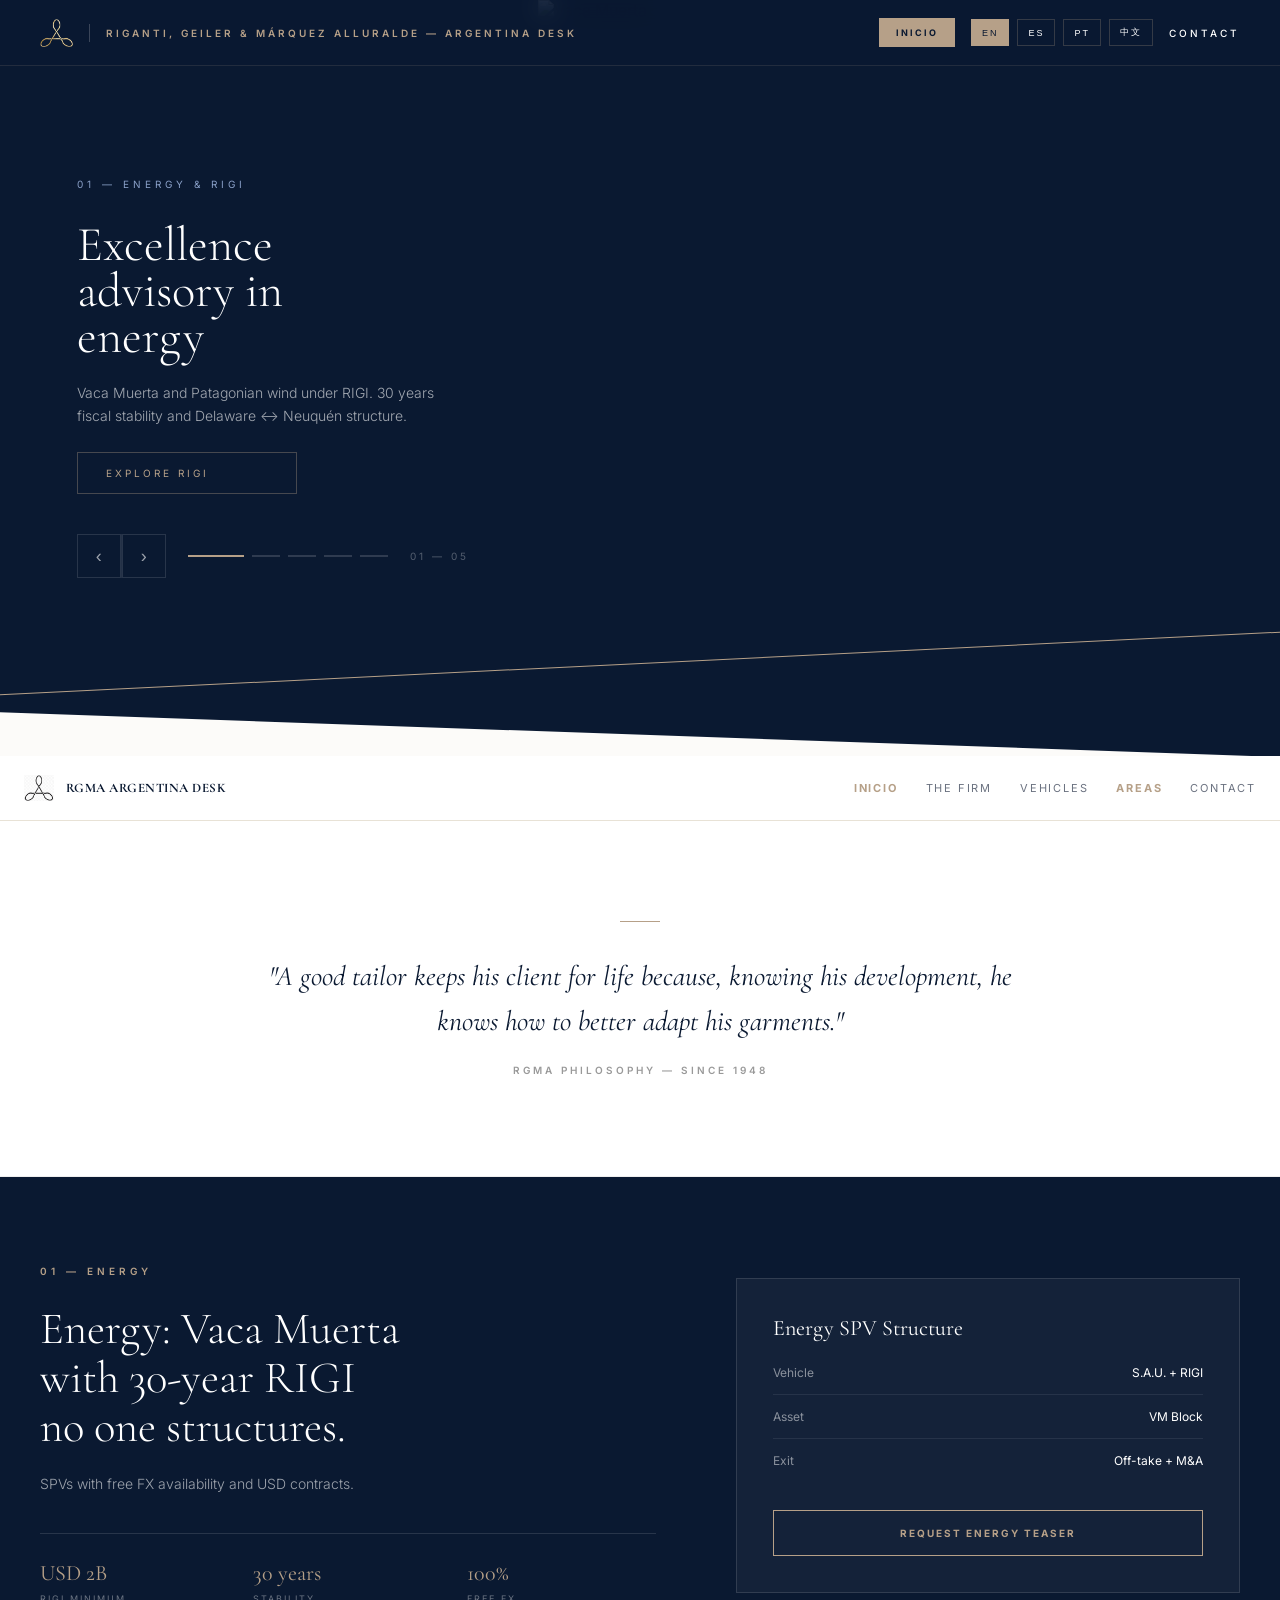
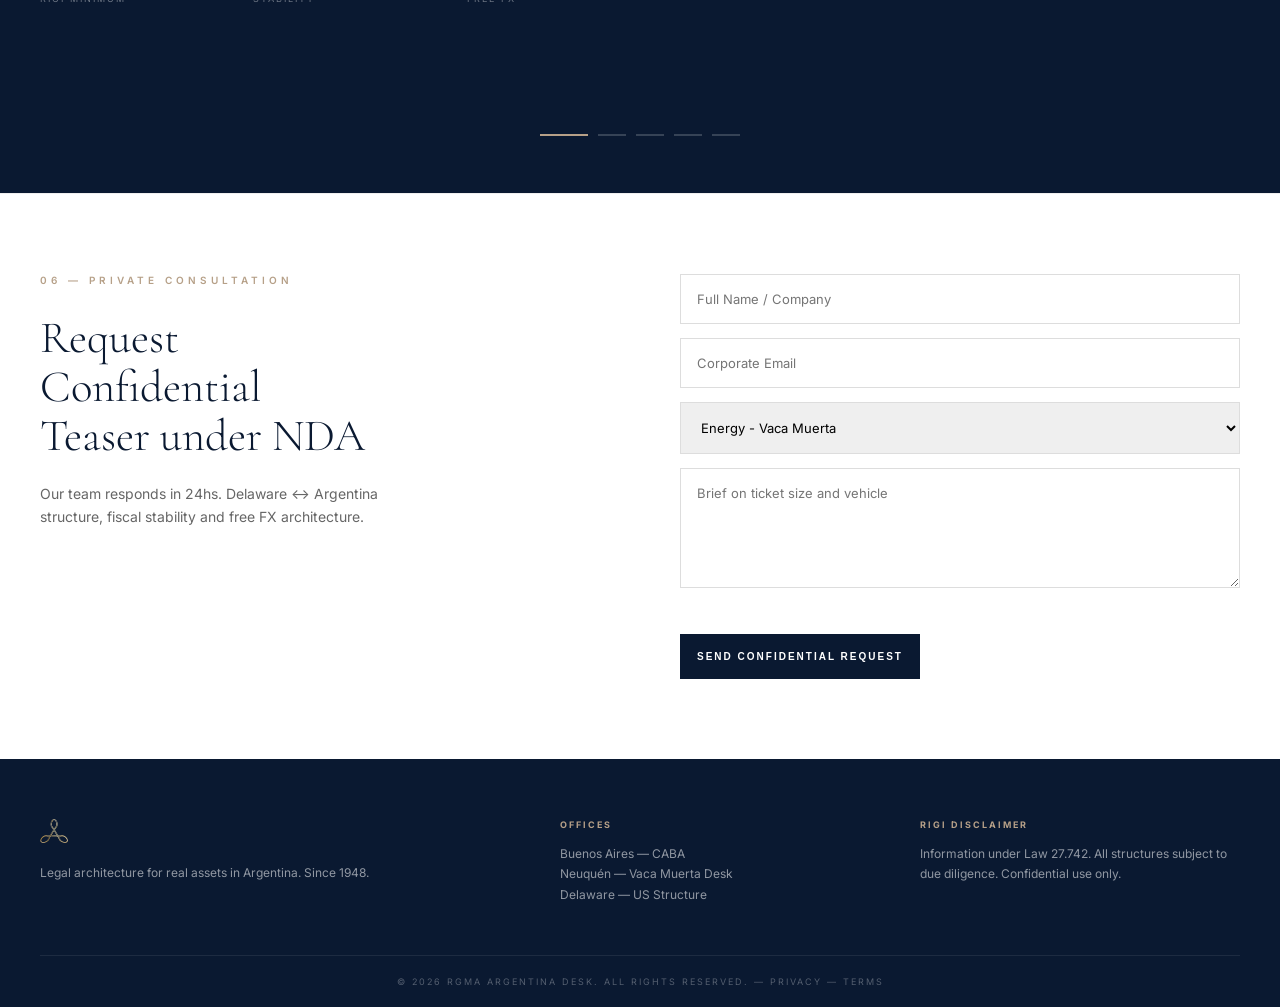
==== commit 71732b61: "Update invertirenargentina.html" ====
--- a/invertirenargentina.html
+++ b/invertirenargentina.html
@@ -21,21 +21,22 @@
 .lang-switch button{background:transparent;border:1px solid rgba(182,160,136,.25);color:#fff;font-size:9px;letter-spacing:2px;padding:6px 10px;cursor:pointer}
 .lang-switch button.active{background:var(--gold);color:var(--navy);border-color:var(--gold)}
 .top-link{color:#fff;text-decoration:none;font-weight:500}
-/* HERO CORREGIDO - DIAGONAL TERMINA EN ANGULO DERECHO + ESPACIADO CORREGIDO */
-.hero{position:relative;height:92vh;min-height:700px;background:var(--navy);overflow:hidden;isolation:isolate}
-.hero::before{content:"";position:absolute;left:0;right:0;bottom:-1px;height:142px;background:var(--gold);clip-path:polygon(0 42%, 100% 100%, 100% 100%, 0 100%);z-index:5;pointer-events:none}
-.hero::after{content:"";position:absolute;left:0;right:0;bottom:-1px;height:140px;background:var(--paper);clip-path:polygon(0 42%, 100% 100%, 100% 100%, 0 100%);z-index:6;pointer-events:none}
+
+/* HERO FINAL - DIAGONAL FINA COMO WEB PRINCIPAL */
+.hero{position:relative;height:84vh;min-height:680px;background:var(--navy);overflow:hidden;isolation:isolate}
+.hero::before{content:"";position:absolute;left:-5%;right:-5%;bottom:92px;height:1px;background:var(--gold);transform:rotate(-2.8deg);transform-origin:center;z-index:7;pointer-events:none}
+.hero::after{content:"";position:absolute;left:0;right:0;bottom:-1px;height:72px;background:var(--paper);clip-path:polygon(0 38%, 100% 100%, 100% 100%, 0 100%);z-index:6;pointer-events:none}
 .slide{position:absolute;inset:0;display:flex;opacity:0;visibility:hidden;transition:opacity .9s;pointer-events:none}
 .slide.active{opacity:1;visibility:visible;pointer-events:auto;z-index:2}
-.s-left{width:42%;display:flex;flex-direction:column;justify-content:center;padding:90px 5% 90px 6%;background:var(--navy);position:relative;z-index:10}
+.s-left{width:42%;display:flex;flex-direction:column;justify-content:center;padding:110px 5% 110px 6%;background:var(--navy);position:relative;z-index:10}
 .s-right{width:58%;position:relative;overflow:hidden;background:var(--navy)}
 .s-right img{width:100%;height:100%;object-fit:cover;display:block}
-.eyebrow{font-size:10px;letter-spacing:4px;text-transform:uppercase;color:#8aa0c8;margin-bottom:24px}
-.title{font-family:'Cormorant Garamond',serif;font-size:clamp(32px,3.8vw,54px);line-height:.95;font-weight:300;color:#fff;margin-bottom:20px;min-height:168px;display:flex;flex-direction:column;justify-content:center}
-.desc{font-size:14px;line-height:1.7;color:rgba(255,255,255,.62);max-width:380px;margin-bottom:26px;font-weight:300;min-height:56px}
-.cta{display:inline-flex;align-items:center;gap:8px;font-size:10px;letter-spacing:3px;text-transform:uppercase;color:var(--gold);border:1px solid rgba(182,160,136,.35);padding:14px 28px;text-decoration:none;transition:.35s;background:transparent;width:fit-content;min-width:220px;margin-bottom:32px}
+.eyebrow{font-size:10px;letter-spacing:4px;text-transform:uppercase;color:#8aa0c8;margin-bottom:32px}
+.title{font-family:'Cormorant Garamond',serif;font-size:clamp(32px,3.8vw,54px);line-height:.95;font-weight:300;color:#fff;margin-bottom:20px}
+.desc{font-size:14px;line-height:1.7;color:rgba(255,255,255,.62);max-width:380px;margin-bottom:24px;font-weight:300}
+.cta{display:inline-flex;align-items:center;gap:8px;font-size:10px;letter-spacing:3px;text-transform:uppercase;color:var(--gold);border:1px solid rgba(182,160,136,.35);padding:14px 28px;text-decoration:none;transition:.35s;background:transparent;width:fit-content;min-width:220px;margin-bottom:24px}
 .cta:hover{background:var(--gold);color:var(--navy)}
-.nav-hero{position:absolute;bottom:155px;left:6%;z-index:20;display:flex;align-items:center;gap:22px}
+.nav-hero{position:relative;z-index:20;display:flex;align-items:center;gap:22px;margin-top:16px}
 .nav-arrows{display:flex;gap:1px;background:rgba(255,255,255,.1)}
 .arr{width:44px;height:44px;background:var(--navy);color:rgba(255,255,255,.6);border:1px solid rgba(255,255,255,.12);cursor:pointer;display:grid;place-items:center;font-size:18px}
 .arr:hover{background:var(--gold);color:var(--navy)}
@@ -69,12 +70,11 @@
       <a href="#contacto" class="top-link">CONTACT</a>
     </div>
   </div>
-  <div class="slide active"><div class="s-left"><span class="eyebrow">01 — ENERGY & RIGI</span><h1 class="title">Excellence<br>advisory in<br>energy</h1><p class="desc">Vaca Muerta and Patagonian wind under RIGI. 30 years fiscal stability and Delaware ↔ Neuquén structure.</p><a class="cta" href="#areas" data-go="0">Explore RIGI</a></div><div class="s-right"><img src="vaca-muerta-a.jpg" alt="Vaca Muerta"></div></div>
-  <div class="slide"><div class="s-left"><span class="eyebrow">02 — AGRO & REAL ASSETS</span><h1 class="title">From Delaware<br>to Rosario<br>in USD</h1><p class="desc">Agricultural trusts, tokenization and amnesty Law 27.743. 48hs due diligence.</p><a class="cta" href="#areas" data-go="1">View agro</a></div><div class="s-right"><img src="agro-silos.webp" alt="Agro"></div></div>
-  <div class="slide"><div class="s-left"><span class="eyebrow">03 — LITHIUM & MINING</span><h1 class="title">Lithium Triangle<br>without fiscal<br>friction</h1><p class="desc">21% global reserves. 0% retentions under RIGI, stable royalties and Jujuy-Salta SPV in USD.</p><a class="cta" href="#areas" data-go="2">View mining</a></div><div class="s-right"><img src="litio-jujuy.webp" alt="Lithium"></div></div>
-  <div class="slide"><div class="s-left"><span class="eyebrow">04 — FISHING & BLUE ECONOMY</span><h1 class="title">Fishing and ITQ<br>quota with<br>legal security</h1><p class="desc">Fleet, plants and JV under Law 24.922. Transferable quotas, RIGI processing and rebates.</p><a class="cta" href="#areas" data-go="3">View fishing structure</a></div><div class="s-right"><img src="pesca-altura.webp" alt="Fishing"></div></div>
-  <div class="slide"><div class="s-left"><span class="eyebrow">05 — LOGISTICS & PORTS</span><h1 class="title">Waterway and ports<br>RIGI with free<br>USD</h1><p class="desc">Paraná terminals, 80% of exports. RIGI port with free FX and 0% rate.</p><a class="cta" href="#areas" data-go="4">View logistics</a></div><div class="s-right"><img src="pueto-rosario-a.webp" alt="Ports"></div></div>
-  <div class="nav-hero"><div class="nav-arrows"><button class="arr" data-action="prev">‹</button><button class="arr" data-action="next">›</button></div><div id="dots" class="dots"></div><div id="counter" class="counter">01 — 05</div></div>
+  <div class="slide active"><div class="s-left"><span class="eyebrow">01 — ENERGY & RIGI</span><h1 class="title">Excellence<br>advisory in<br>energy</h1><p class="desc">Vaca Muerta and Patagonian wind under RIGI. 30 years fiscal stability and Delaware ↔ Neuquén structure.</p><a class="cta" href="#areas" data-go="0">Explore RIGI</a><div class="nav-hero"><div class="nav-arrows"><button class="arr" data-action="prev">‹</button><button class="arr" data-action="next">›</button></div><div id="dots" class="dots"></div><div id="counter" class="counter">01 — 05</div></div></div><div class="s-right"><img src="vaca-muerta-a.jpg" alt="Vaca Muerta"></div></div>
+  <div class="slide"><div class="s-left"><span class="eyebrow">02 — AGRO & REAL ASSETS</span><h1 class="title">From Delaware<br>to Rosario<br>in USD</h1><p class="desc">Agricultural trusts, tokenization and amnesty Law 27.743. 48hs due diligence.</p><a class="cta" href="#areas" data-go="1">View agro</a><div class="nav-hero"><div class="nav-arrows"><button class="arr" data-action="prev">‹</button><button class="arr" data-action="next">›</button></div><div class="dots"></div><div class="counter">02 — 05</div></div></div><div class="s-right"><img src="agro-silos.webp" alt="Agro"></div></div>
+  <div class="slide"><div class="s-left"><span class="eyebrow">03 — LITHIUM & MINING</span><h1 class="title">Lithium Triangle<br>without fiscal<br>friction</h1><p class="desc">21% global reserves. 0% retentions under RIGI, stable royalties and Jujuy-Salta SPV in USD.</p><a class="cta" href="#areas" data-go="2">View mining</a><div class="nav-hero"><div class="nav-arrows"><button class="arr" data-action="prev">‹</button><button class="arr" data-action="next">›</button></div><div class="dots"></div><div class="counter">03 — 05</div></div></div><div class="s-right"><img src="litio-jujuy.webp" alt="Lithium"></div></div>
+  <div class="slide"><div class="s-left"><span class="eyebrow">04 — FISHING & BLUE ECONOMY</span><h1 class="title">Fishing and ITQ<br>quota with<br>legal security</h1><p class="desc">Fleet, plants and JV under Law 24.922. Transferable quotas, RIGI processing and rebates.</p><a class="cta" href="#areas" data-go="3">View fishing structure</a><div class="nav-hero"><div class="nav-arrows"><button class="arr" data-action="prev">‹</button><button class="arr" data-action="next">›</button></div><div class="dots"></div><div class="counter">04 — 05</div></div></div><div class="s-right"><img src="pesca-altura.webp" alt="Fishing"></div></div>
+  <div class="slide"><div class="s-left"><span class="eyebrow">05 — LOGISTICS & PORTS</span><h1 class="title">Waterway and ports<br>RIGI with free<br>USD</h1><p class="desc">Paraná terminals, 80% of exports. RIGI port with free FX and 0% rate.</p><a class="cta" href="#areas" data-go="4">View logistics</a><div class="nav-hero"><div class="nav-arrows"><button class="arr" data-action="prev">‹</button><button class="arr" data-action="next">›</button></div><div class="dots"></div><div class="counter">05 — 05</div></div></div><div class="s-right"><img src="pueto-rosario-a.webp" alt="Ports"></div></div>
 </div>
 <nav class="sticky-nav"><div class="nav-inner"><a href="index.html" class="logo"><img src="logo-negro-parafondosclaros.webp" alt="RGMA"> RGMA ARGENTINA DESK</a><div class="menu"><a class="m-link active-gold" href="index.html">INICIO</a><a class="m-link" href="#filosofia">The Firm</a><a class="m-link" href="#areas">Vehicles</a><div class="dropdown"><span class="m-link dropdown-trigger">AREAS</span><div class="dropdown-menu"><a href="#" data-go-nav="0"><span>01 — ENERGÍA</span><i>→</i></a><a href="#" data-go-nav="1"><span>02 — AGRONEGOCIOS</span><i>→</i></a><a href="#" data-go-nav="2"><span>03 — MINERÍA</span><i>→</i></a><a href="#" data-go-nav="3"><span>04 — PESCA</span><i>→</i></a><a href="#" data-go-nav="4"><span>05 — LOGÍSTICA</span><i>→</i></a><div class="footer-cta">VER ESTRUCTURA + TEASER NDA</div></div></div><a class="m-link" href="#contacto">Contact</a></div></div></nav>
 
@@ -167,9 +167,11 @@
   let cur=0,tHero=null;
   const renderHero=()=>{
     slides.forEach((s,i)=>s.classList.toggle('active',i===cur));
-    dots.innerHTML='';
-    slides.forEach((_,i)=>{const b=document.createElement('button');b.className='dot'+(i===cur?' active':'');b.onclick=()=>goHero(i);dots.appendChild(b);});
-    counter.textContent=`0${cur+1} — 0${slides.length}`;
+    if(dots){
+      dots.innerHTML='';
+      slides.forEach((_,i)=>{const b=document.createElement('button');b.className='dot'+(i===cur?' active':'');b.onclick=()=>goHero(i);dots.appendChild(b);});
+    }
+    if(counter) counter.textContent=`0${cur+1} — 0${slides.length}`;
   };
   const goHero=(n)=>{cur=(n+slides.length)%slides.length;renderHero();restartHero();};
   const restartHero=()=>{clearInterval(tHero);tHero=setInterval(()=>goHero(cur+1),10000);};
@@ -196,19 +198,19 @@
   const labelArea=document.getElementById('nda-area-label');
   let selectedArea='';
   const closeNDA=()=>modal.classList.remove('open');
-  document.querySelectorAll('[data-nda]').forEach(btn=>{btn.addEventListener('click',(e)=>{e.preventDefault();selectedArea=btn.dataset.nda;labelArea.textContent=selectedArea;check.checked=false;btnConfirm.disabled=true;modal.classList.add('open');});});
-  check.addEventListener('change',()=>{btnConfirm.disabled=!check.checked;});
+  document.querySelectorAll('[data-nda]').forEach(btn=>{btn.addEventListener('click',(e)=>{e.preventDefault();selectedArea=btn.dataset.nda;if(labelArea)labelArea.textContent=selectedArea;if(check)check.checked=false;if(btnConfirm)btnConfirm.disabled=true;modal.classList.add('open');});});
+  if(check) check.addEventListener('change',()=>{if(btnConfirm)btnConfirm.disabled=!check.checked;});
   document.getElementById('close-nda').addEventListener('click',closeNDA);
   document.getElementById('cancel-nda').addEventListener('click',closeNDA);
   modal.addEventListener('click',(e)=>{if(e.target===modal)closeNDA();});
-  btnConfirm.addEventListener('click',()=>{
+  if(btnConfirm) btnConfirm.addEventListener('click',()=>{
     closeNDA();
     const fb=document.getElementById('teaser-feedback');
     const sel=document.getElementById('input-area');
     const msg=document.getElementById('input-msg');
     if(sel)sel.value=selectedArea;
     if(msg)msg.value=`Confidential Teaser Requested — Area: ${selectedArea}. NDA accepted online.`;
-    fb.style.display='block';fb.textContent=`CONFIDENTIAL NDA ACCEPTED — TEASER: ${selectedArea}`;
+    if(fb){fb.style.display='block';fb.textContent=`CONFIDENTIAL NDA ACCEPTED — TEASER: ${selectedArea}`;}
     document.getElementById('contacto').scrollIntoView({behavior:'smooth'});
   });
 })();
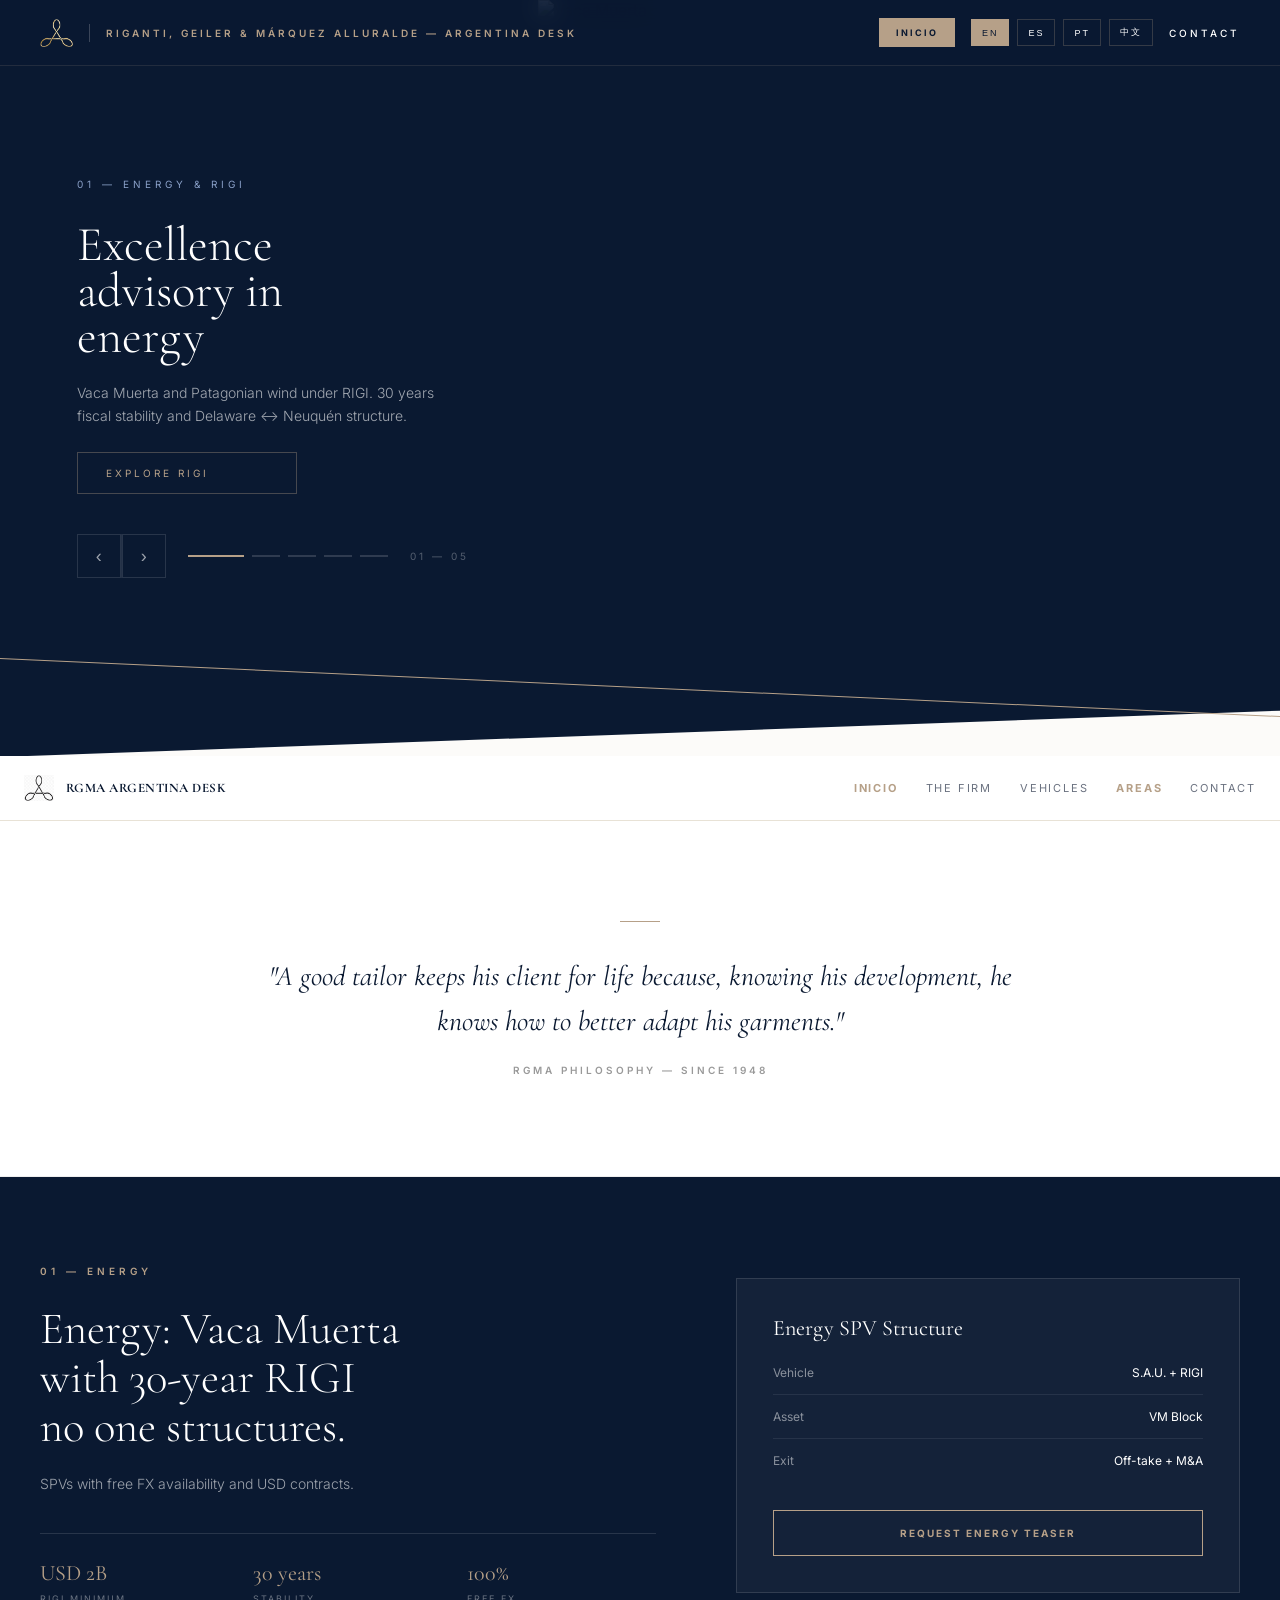
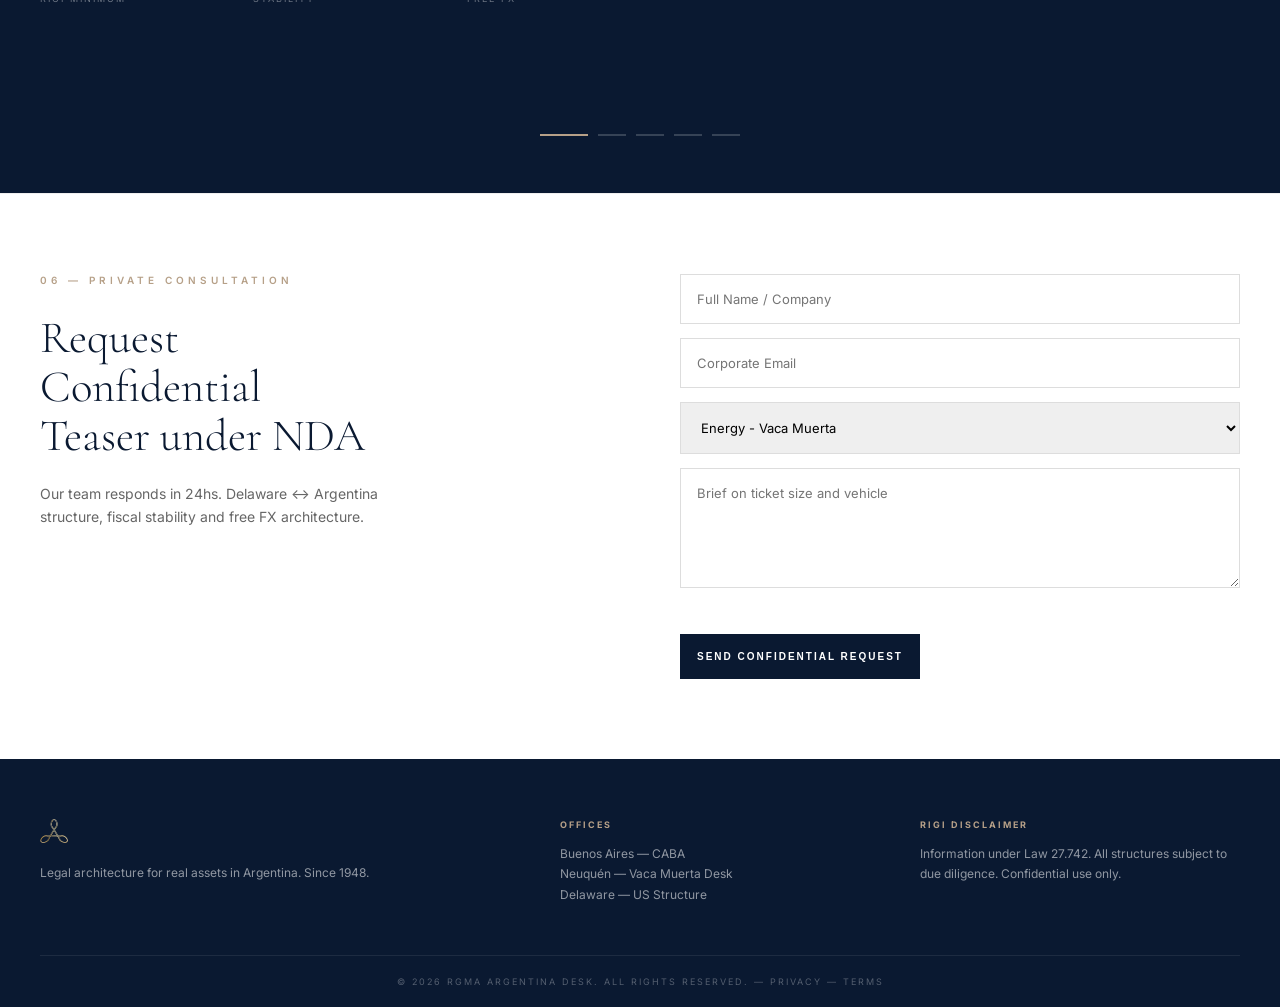
==== commit f48610cd: "Update invertirenargentina.html" ====
--- a/invertirenargentina.html
+++ b/invertirenargentina.html
@@ -22,10 +22,11 @@
 .lang-switch button.active{background:var(--gold);color:var(--navy);border-color:var(--gold)}
 .top-link{color:#fff;text-decoration:none;font-weight:500}
 
-/* HERO FINAL - DIAGONAL FINA COMO WEB PRINCIPAL */
+/* HERO FINAL CORREGIDO - DIAGONAL A 0 EN IZQUIERDA */
 .hero{position:relative;height:84vh;min-height:680px;background:var(--navy);overflow:hidden;isolation:isolate}
-.hero::before{content:"";position:absolute;left:-5%;right:-5%;bottom:92px;height:1px;background:var(--gold);transform:rotate(-2.8deg);transform-origin:center;z-index:7;pointer-events:none}
-.hero::after{content:"";position:absolute;left:0;right:0;bottom:-1px;height:72px;background:var(--paper);clip-path:polygon(0 38%, 100% 100%, 100% 100%, 0 100%);z-index:6;pointer-events:none}
+.hero::before{content:"";position:absolute;left:-5%;right:-5%;bottom:68px;height:1px;background:var(--gold);transform:rotate(2.6deg);transform-origin:center;z-index:7;pointer-events:none}
+.hero::after{content:"";position:absolute;left:0;right:0;bottom:-1px;height:68px;background:var(--paper);clip-path:polygon(0 100%, 100% 32%, 100% 100%, 0 100%);z-index:6;pointer-events:none}
+
 .slide{position:absolute;inset:0;display:flex;opacity:0;visibility:hidden;transition:opacity .9s;pointer-events:none}
 .slide.active{opacity:1;visibility:visible;pointer-events:auto;z-index:2}
 .s-left{width:42%;display:flex;flex-direction:column;justify-content:center;padding:110px 5% 110px 6%;background:var(--navy);position:relative;z-index:10}
@@ -125,7 +126,7 @@
 .footer-inner span{font-size:9px;letter-spacing:2px;color:var(--gold);text-transform:uppercase;display:block;margin-bottom:14px;font-weight:700}
 .footer-inner p{font-size:12px;line-height:1.7;color:rgba(255,255,255,.55)}
 .footer-bottom{text-align:center;padding:20px;font-size:9px;letter-spacing:2px;color:rgba(255,255,255,.3);text-transform:uppercase}
-@media(max-width:1024px){.s-left{width:100%;padding:60px 24px 0}.s-right{display:none}.a-slide{grid-template-columns:1fr;padding:48px 24px;gap:32px}.menu{display:none}.top-bar{padding:12px 16px;flex-wrap:wrap;gap:10px}.contact-inner,.footer-inner{grid-template-columns:1fr}.nav-hero{bottom:40px}}
+@media(max-width:1024px){.s-left{width:100%;padding:60px 24px 0}.s-right{display:none}.a-slide{grid-template-columns:1fr;padding:48px 24px;gap:32px}.menu{display:none}.top-bar{padding:12px 16px;flex-wrap:wrap;gap:10px}.contact-inner,.footer-inner{grid-template-columns:1fr}}
 </style>
 
 <section id="filosofia" class="philosophy"><div class="gold-line"></div><p class="quote">"A good tailor keeps his client for life because, knowing his development, he knows how to better adapt his garments."</p><span class="quote-sub">RGMA Philosophy — Since 1948</span></section>
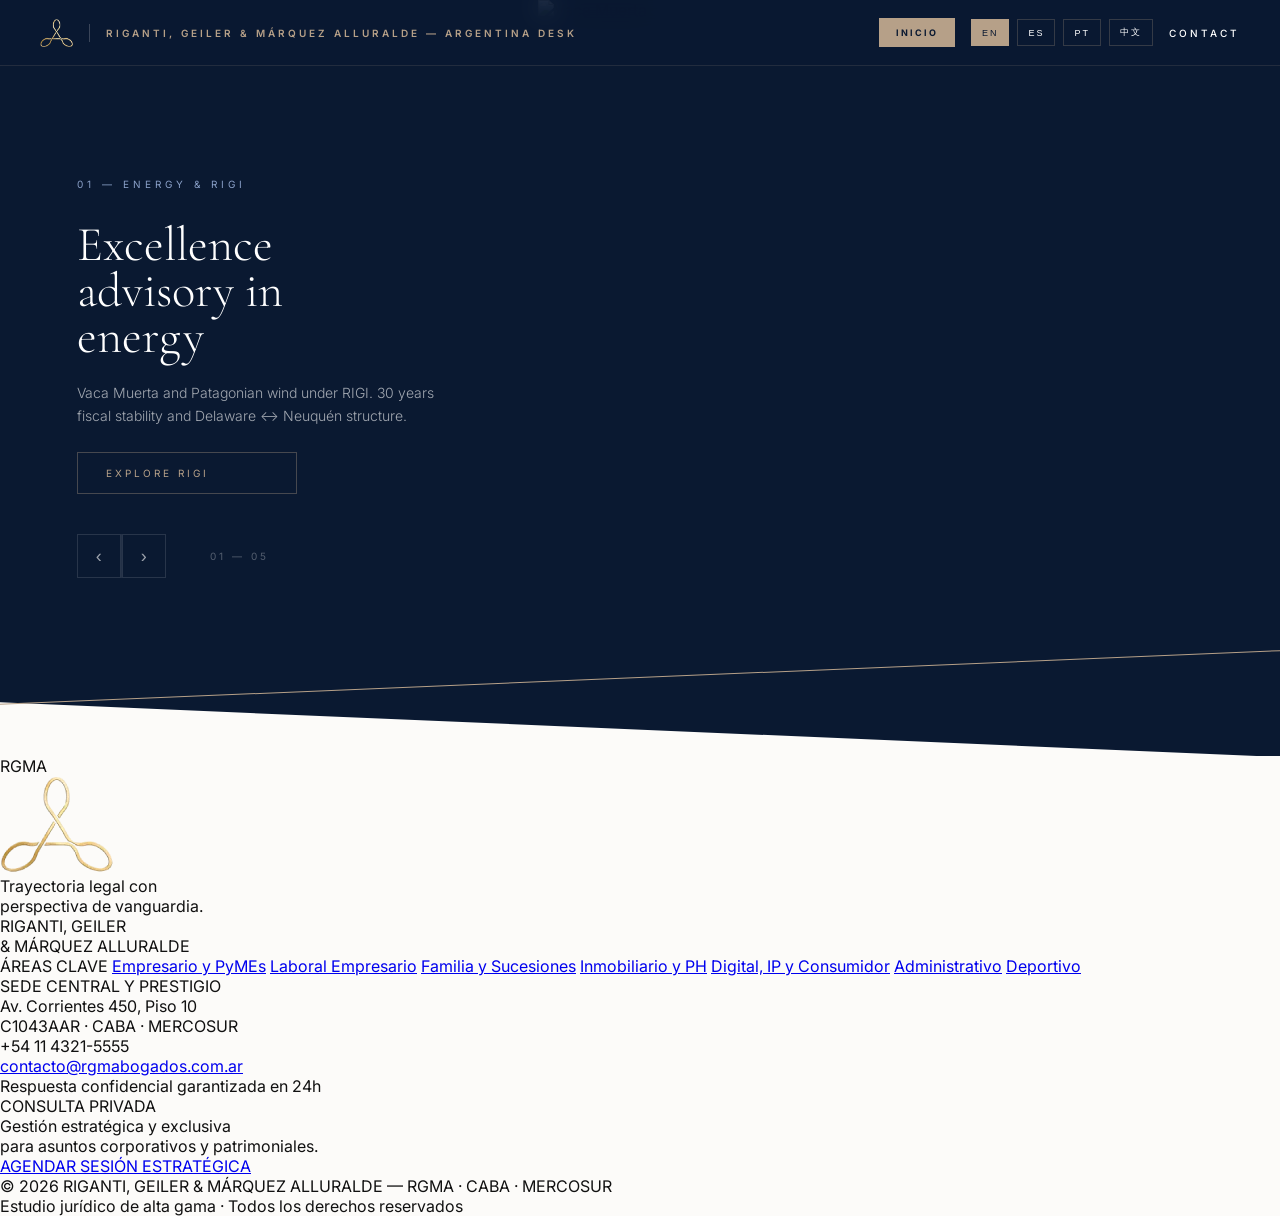
==== commit 96af6d4a: "Update invertirenargentina.html" ====
--- a/invertirenargentina.html
+++ b/invertirenargentina.html
@@ -21,12 +21,10 @@
 .lang-switch button{background:transparent;border:1px solid rgba(182,160,136,.25);color:#fff;font-size:9px;letter-spacing:2px;padding:6px 10px;cursor:pointer}
 .lang-switch button.active{background:var(--gold);color:var(--navy);border-color:var(--gold)}
 .top-link{color:#fff;text-decoration:none;font-weight:500}
-
-/* HERO FINAL CORREGIDO - DIAGONAL A 0 EN IZQUIERDA */
 .hero{position:relative;height:84vh;min-height:680px;background:var(--navy);overflow:hidden;isolation:isolate}
-.hero::before{content:"";position:absolute;left:-5%;right:-5%;bottom:68px;height:1px;background:var(--gold);transform:rotate(2.6deg);transform-origin:center;z-index:7;pointer-events:none}
-.hero::after{content:"";position:absolute;left:0;right:0;bottom:-1px;height:68px;background:var(--paper);clip-path:polygon(0 100%, 100% 32%, 100% 100%, 0 100%);z-index:6;pointer-events:none}
-
+/* ORO FINO + BLANCO ALTA IZQ / 0 DERECHA COMO CAPTURA */
+.hero::before{content:"";position:absolute;left:-5%;right:-5%;bottom:78px;height:1px;background:var(--gold);transform:rotate(-2.4deg);transform-origin:center;z-index:7;pointer-events:none}
+.hero::after{content:"";position:absolute;left:0;right:0;bottom:-1px;height:76px;background:var(--paper);clip-path:polygon(0 28%, 100% 100%, 100% 100%, 0 100%);z-index:6;pointer-events:none}
 .slide{position:absolute;inset:0;display:flex;opacity:0;visibility:hidden;transition:opacity .9s;pointer-events:none}
 .slide.active{opacity:1;visibility:visible;pointer-events:auto;z-index:2}
 .s-left{width:42%;display:flex;flex-direction:column;justify-content:center;padding:110px 5% 110px 6%;background:var(--navy);position:relative;z-index:10}
@@ -77,144 +75,85 @@
   <div class="slide"><div class="s-left"><span class="eyebrow">04 — FISHING & BLUE ECONOMY</span><h1 class="title">Fishing and ITQ<br>quota with<br>legal security</h1><p class="desc">Fleet, plants and JV under Law 24.922. Transferable quotas, RIGI processing and rebates.</p><a class="cta" href="#areas" data-go="3">View fishing structure</a><div class="nav-hero"><div class="nav-arrows"><button class="arr" data-action="prev">‹</button><button class="arr" data-action="next">›</button></div><div class="dots"></div><div class="counter">04 — 05</div></div></div><div class="s-right"><img src="pesca-altura.webp" alt="Fishing"></div></div>
   <div class="slide"><div class="s-left"><span class="eyebrow">05 — LOGISTICS & PORTS</span><h1 class="title">Waterway and ports<br>RIGI with free<br>USD</h1><p class="desc">Paraná terminals, 80% of exports. RIGI port with free FX and 0% rate.</p><a class="cta" href="#areas" data-go="4">View logistics</a><div class="nav-hero"><div class="nav-arrows"><button class="arr" data-action="prev">‹</button><button class="arr" data-action="next">›</button></div><div class="dots"></div><div class="counter">05 — 05</div></div></div><div class="s-right"><img src="pueto-rosario-a.webp" alt="Ports"></div></div>
 </div>
-<nav class="sticky-nav"><div class="nav-inner"><a href="index.html" class="logo"><img src="logo-negro-parafondosclaros.webp" alt="RGMA"> RGMA ARGENTINA DESK</a><div class="menu"><a class="m-link active-gold" href="index.html">INICIO</a><a class="m-link" href="#filosofia">The Firm</a><a class="m-link" href="#areas">Vehicles</a><div class="dropdown"><span class="m-link dropdown-trigger">AREAS</span><div class="dropdown-menu"><a href="#" data-go-nav="0"><span>01 — ENERGÍA</span><i>→</i></a><a href="#" data-go-nav="1"><span>02 — AGRONEGOCIOS</span><i>→</i></a><a href="#" data-go-nav="2"><span>03 — MINERÍA</span><i>→</i></a><a href="#" data-go-nav="3"><span>04 — PESCA</span><i>→</i></a><a href="#" data-go-nav="4"><span>05 — LOGÍSTICA</span><i>→</i></a><div class="footer-cta">VER ESTRUCTURA + TEASER NDA</div></div></div><a class="m-link" href="#contacto">Contact</a></div></div></nav>
+<footer class="footer-rgm-premium">
+  <div class="footer-inner-editorial">
+    
+    <!-- Columna 1: Branding -->
+    <div class="f-col brand-premium">
+      <div class="footer-logo-lockup-premium">
+        <div class="footer-logo-text-premium">RG<span class="ma-gold">MA</span></div>
+        <img src="logo-final.webp" alt="RGMA" class="footer-isologo-premium">
+      </div>
+      <p class="f-claim-editorial">Trayectoria legal con<br>perspectiva de vanguardia.</p>
+      <div class="f-line-premium"></div>
+      <div class="f-copy-brand-editorial">
+        <span>RIGANTI, GEILER</span><br>
+        <span class="f-italic-editorial">& MÁRQUEZ ALLURALDE</span>
+      </div>
+    </div>
 
-<style>
-.philosophy{background:#fff;border-bottom:1px solid #eee;padding:100px 24px;text-align:center}
-.gold-line{width:40px;height:1px;background:var(--gold);margin:0 auto 32px}
-.quote{font-family:'Cormorant Garamond',serif;font-size:28px;font-style:italic;color:var(--navy);line-height:1.6;max-width:750px;margin:0 auto}
-.quote-sub{font-size:10px;letter-spacing:.3em;color:#999;text-transform:uppercase;font-weight:600;margin-top:20px;display:block}
-.areas{background:var(--navy);overflow:hidden;padding-bottom:1px}
-.a-slide{display:none;grid-template-columns:1.1fr 0.9fr;gap:80px;max-width:1280px;margin:0 auto;padding:88px 40px;align-items:center}
-.a-slide.active{display:grid;animation:fade .6s ease}
-@keyframes fade{from{opacity:0;transform:translateY(8px)}to{opacity:1;transform:translateY(0)}}
-.a-eyebrow{font-size:10px;letter-spacing:4px;color:var(--gold);font-weight:600;text-transform:uppercase;display:block;margin-bottom:28px}
-.a-title{font-family:'Cormorant Garamond',serif;font-size:clamp(32px,3.5vw,46px);color:#fff;line-height:1.1;margin-bottom:20px;font-weight:300}
-.a-p{font-size:14px;color:rgba(255,255,255,.6);max-width:420px;line-height:1.75;font-weight:300}
-.card{background:rgba(255,255,255,.04);border:1px solid rgba(255,255,255,.12);padding:36px}
-.card h3{font-family:'Cormorant Garamond',serif;font-size:22px;font-weight:400;color:#fff;margin-bottom:24px}
-.kpi{display:grid;grid-template-columns:repeat(3,1fr);gap:24px;border-top:1px solid rgba(255,255,255,.12);padding-top:26px;margin-top:36px}
-.kpi b{font-family:'Cormorant Garamond',serif;font-size:22px;color:var(--gold);font-weight:400;display:block}
-.kpi span{font-size:9px;letter-spacing:2px;color:rgba(255,255,255,.4);text-transform:uppercase}
-.row{display:flex;justify-content:space-between;border-bottom:1px solid rgba(255,255,255,.08);padding-bottom:14px;margin-bottom:14px;font-size:12px}
-.row span:first-child{color:rgba(255,255,255,.5)}.row span:last-child{color:#fff}
-.row.no-border{border:0;margin:0}
-.btn{display:block;text-align:center;background:transparent;border:1px solid var(--gold);color:var(--gold);font-size:10px;letter-spacing:2px;font-weight:700;padding:16px;text-decoration:none;margin-top:28px;transition:.35s}
-.btn:hover{background:var(--gold);color:var(--navy)}
-.a-dots{display:flex;gap:10px;justify-content:center;padding:40px 0 56px}
-.a-dot{width:28px;height:2px;background:rgba(255,255,255,.18);border:0;cursor:pointer;transition:.4s}
-.a-dot.active{background:var(--gold);width:48px}
-#nda-modal{position:fixed;inset:0;z-index:9999;background:rgba(8,15,31,.85);backdrop-filter:blur(10px);display:none;align-items:center;justify-content:center;padding:20px}
-#nda-modal.open{display:flex}
-.nda-box{background:#fff;max-width:520px;width:100%;box-shadow:0 30px 80px rgba(0,0,0,.4)}
-.nda-header{background:var(--navy);padding:28px 32px;display:flex;justify-content:space-between;align-items:center}
-.nda-header h3{font-family:'Cormorant Garamond',serif;color:#fff;font-size:18px;font-weight:400}
-.nda-header span{color:var(--gold);font-size:10px;letter-spacing:2px}
-.nda-header button{background:none;border:0;color:#fff;font-size:18px;cursor:pointer}
-.nda-body{padding:28px 32px}
-.nda-check{display:flex;gap:12px;align-items:flex-start;background:#FAFAF8;border:1px solid #eee;padding:16px;margin:20px 0;font-size:12px}
-.nda-btn{flex:1;padding:14px;font-size:10px;letter-spacing:2px;font-weight:700;cursor:pointer;border:1px solid;text-transform:uppercase}
-.nda-btn.cancel{background:#fff;border-color:#ddd;color:#555}
-.nda-btn.confirm{background:var(--navy);border-color:var(--navy);color:#fff}
-.nda-btn.confirm:disabled{opacity:.4;cursor:not-allowed}
-.contact-final{background:#fff;padding:80px 40px;border-top:1px solid #eee}
-.contact-inner{max-width:1280px;margin:0 auto;display:grid;grid-template-columns:1fr 1fr;gap:80px;align-items:start}
-.contact-form input,.contact-form select,.contact-form textarea{width:100%;padding:16px;border:1px solid #ddd;margin-bottom:14px;font-size:13px;font-family:'Inter'}
-.contact-form textarea{min-height:120px}
-.footer-rgma{background:#0A1931;padding:60px 40px 0;color:#fff}
-.footer-inner{max-width:1280px;margin:0 auto;display:grid;grid-template-columns:1.5fr 1fr 1fr;gap:40px;padding-bottom:50px;border-bottom:1px solid rgba(255,255,255,.08)}
-.footer-inner span{font-size:9px;letter-spacing:2px;color:var(--gold);text-transform:uppercase;display:block;margin-bottom:14px;font-weight:700}
-.footer-inner p{font-size:12px;line-height:1.7;color:rgba(255,255,255,.55)}
-.footer-bottom{text-align:center;padding:20px;font-size:9px;letter-spacing:2px;color:rgba(255,255,255,.3);text-transform:uppercase}
-@media(max-width:1024px){.s-left{width:100%;padding:60px 24px 0}.s-right{display:none}.a-slide{grid-template-columns:1fr;padding:48px 24px;gap:32px}.menu{display:none}.top-bar{padding:12px 16px;flex-wrap:wrap;gap:10px}.contact-inner,.footer-inner{grid-template-columns:1fr}}
-</style>
+    <!-- Columna 2: Áreas Clave -->
+    <div class="f-col-editorial">
+      <span class="f-title-editorial">ÁREAS CLAVE</span>
+      <a href="./pymes.html" class="f-link-editorial">Empresario y PyMEs</a>
+      <a href="./laboral-empresario.html" class="f-link-editorial">Laboral Empresario</a>
+      <a href="./derechofamiliaysucesiones.html" class="f-link-editorial">Familia y Sucesiones</a>
+      <a href="./inmobiliario-ph.html" class="f-link-editorial">Inmobiliario y PH</a>
+      <a href="./digital-ip-consumidor.html" class="f-link-editorial">Digital, IP y Consumidor</a>
+      <a href="./derecho-administrativo.html" class="f-link-editorial">Administrativo</a>
+      <a href="./deportivo.html" class="f-link-editorial">Deportivo</a>
+    </div>
 
-<section id="filosofia" class="philosophy"><div class="gold-line"></div><p class="quote">"A good tailor keeps his client for life because, knowing his development, he knows how to better adapt his garments."</p><span class="quote-sub">RGMA Philosophy — Since 1948</span></section>
+    <!-- Columna 3: Sede Central -->
+    <div class="f-col-editorial">
+      <span class="f-title-editorial">SEDE CENTRAL Y PRESTIGIO</span>
+      <p class="f-address-protagonist">Av. Corrientes 450, Piso 10<br>C1043AAR · CABA · MERCOSUR</p>
+      <div class="f-contact-premium">
+        <p class="f-phone-premium">+54 11 4321-5555</p>
+        <p><a href="mailto:contacto@rgmabogados.com.ar" class="f-email-protagonist">contacto@rgmabogados.com.ar</a></p>
+        <span class="f-confidential-badge">Respuesta confidencial garantizada en 24h</span>
+      </div>
+    </div>
 
-<section id="areas" class="areas">
-  <div class="a-slide active"><div><span class="a-eyebrow">01 — ENERGY</span><h2 class="a-title">Energy: Vaca Muerta<br>with 30-year RIGI<br>no one structures.</h2><p class="a-p">SPVs with free FX availability and USD contracts.</p><div class="kpi"><div><b>USD 2B</b><span>RIGI Minimum</span></div><div><b>30 years</b><span>Stability</span></div><div><b>100%</b><span>Free FX</span></div></div></div><div class="card"><h3>Energy SPV Structure</h3><div class="row"><span>Vehicle</span><span>S.A.U. + RIGI</span></div><div class="row"><span>Asset</span><span>VM Block</span></div><div class="row no-border"><span>Exit</span><span>Off-take + M&A</span></div><a class="btn" href="#" data-nda="Energy - Vaca Muerta">REQUEST ENERGY TEASER</a></div></div>
-  <div class="a-slide"><div><span class="a-eyebrow">02 — AGRO</span><h2 class="a-title">Agro: from Delaware<br>to Rosario<br>in USD.</h2><p class="a-p">Agricultural trusts and MATBA forwards.</p><div class="kpi"><div><b>USD 50M</b><span>Ticket</span></div><div><b>12%</b><span>USD Yield</span></div><div><b>Trust</b><span>Vehicle</span></div></div></div><div class="card"><h3>Agro SPV Structure</h3><div class="row"><span>Vehicle</span><span>Trust + S.A.</span></div><div class="row no-border"><span>Exit</span><span>Land sale</span></div><a class="btn" href="#" data-nda="Agro - Rosario">REQUEST AGRO TEASER</a></div></div>
-  <div class="a-slide"><div><span class="a-eyebrow">03 — MINING</span><h2 class="a-title">Mining: Lithium<br>global triangle<br>with Asia off-take.</h2><p class="a-p">21% global reserves. SPV Jujuy-Salta with USD contracts.</p><div class="kpi"><div><b>0% Ret.</b><span>RIGI</span></div><div><b>USD</b><span>Royalties</span></div><div><b>Asia</b><span>Off-take</span></div></div></div><div class="card"><h3>Lithium SPV</h3><div class="row"><span>Vehicle</span><span>SAPEM + RIGI</span></div><div class="row no-border"><span>Asset</span><span>Salar</span></div><a class="btn" href="#" data-nda="Mining - Lithium">REQUEST LITHIUM TEASER</a></div></div>
-  <div class="a-slide"><div><span class="a-eyebrow">04 — FISHING</span><h2 class="a-title">Fishing and ITQ<br>quota with<br>legal security</h2><p class="a-p">Fleet, plants and JV under Law 24.922. Transferable quotas.</p><div class="kpi"><div><b>ITQ</b><span>Quota</span></div><div><b>Law 24.922</b><span>Framework</span></div><div><b>JV</b><span>Vehicle</span></div></div></div><div class="card"><h3>Fishing SPV</h3><div class="row"><span>Vehicle</span><span>S.A. + ITQ</span></div><div class="row no-border"><span>Asset</span><span>Vessels + Plant</span></div><a class="btn" href="#" data-nda="Fishing - ITQ">REQUEST FISHING TEASER</a></div></div>
-  <div class="a-slide"><div><span class="a-eyebrow">05 — LOGISTICS</span><h2 class="a-title">Waterway and ports<br>RIGI with free<br>USD</h2><p class="a-p">Paraná terminals, 80% of exports. RIGI port with free FX.</p><div class="kpi"><div><b>80%</b><span>Exports</span></div><div><b>RIGI</b><span>Port</span></div><div><b>USD</b><span>Free</span></div></div></div><div class="card"><h3>Logistics SPV</h3><div class="row"><span>Vehicle</span><span>Terminal + RIGI</span></div><div class="row no-border"><span>Exit</span><span>Concession</span></div><a class="btn" href="#" data-nda="Logistics - Hidrovia">REQUEST LOGISTICS TEASER</a></div></div>
-  <div class="a-dots"><button class="a-dot active" data-go="0"></button><button class="a-dot" data-go="1"></button><button class="a-dot" data-go="2"></button><button class="a-dot" data-go="3"></button><button class="a-dot" data-go="4"></button></div>
-</section>
+    <!-- Columna 4: CTA Privado -->
+    <div class="f-col-editorial">
+      <span class="f-title-editorial">CONSULTA PRIVADA</span>
+      <p class="f-consulta-txt-editorial">Gestión estratégica y exclusiva<br>para asuntos corporativos y patrimoniales.</p>
+      <a href="#contacto" class="f-btn-premium">AGENDAR SESIÓN ESTRATÉGICA</a>
+    </div>
 
-<section id="contacto" class="contact-final">
-  <div id="teaser-feedback" style="display:none;background:var(--navy);color:var(--gold);padding:16px;text-align:center;font-size:11px;letter-spacing:2px;margin-bottom:24px"></div>
-  <div class="contact-inner">
-    <div><span class="a-eyebrow" style="color:var(--gold)">06 — PRIVATE CONSULTATION</span><h2 class="a-title" style="color:var(--navy)">Request<br>Confidential<br>Teaser under NDA</h2><p style="font-size:14px;line-height:1.7;color:#666;max-width:360px;margin-top:20px">Our team responds in 24hs. Delaware ↔ Argentina structure, fiscal stability and free FX architecture.</p></div>
-    <div class="contact-form"><form><input type="text" placeholder="Full Name / Company" required><input type="email" placeholder="Corporate Email" required><select id="input-area"><option>Energy - Vaca Muerta</option><option>Agro - Rosario</option><option>Mining - Lithium</option><option>Fishing - ITQ</option><option>Logistics - Hidrovia</option></select><textarea id="input-msg" placeholder="Brief on ticket size and vehicle"></textarea><button type="submit" class="btn" style="background:var(--navy);color:#fff;border-color:var(--navy)">SEND CONFIDENTIAL REQUEST</button></form></div>
   </div>
-</section>
 
-<footer class="footer-rgma">
-  <div class="footer-inner">
-    <div><img src="logo-final.webp" alt="RGMA" style="height:24px"><p style="margin-top:16px">Legal architecture for real assets in Argentina. Since 1948.</p></div>
-    <div><span>OFFICES</span><p>Buenos Aires — CABA<br>Neuquén — Vaca Muerta Desk<br>Delaware — US Structure</p></div>
-    <div><span>RIGI DISCLAIMER</span><p>Information under Law 27.742. All structures subject to due diligence. Confidential use only.</p></div>
+  <!-- Bloque inferior de Copyright y Legal -->
+  <div class="f-bottom-editorial">
+    <p>© 2026 RIGANTI, GEILER & MÁRQUEZ ALLURALDE — RGMA · CABA · MERCOSUR</p>
+    <p class="f-legal-small-editorial">Estudio jurídico de alta gama · Todos los derechos reservados</p>
   </div>
-  <div class="footer-bottom">© 2026 RGMA Argentina Desk. All rights reserved. — Privacy — Terms</div>
 </footer>
 
-<div id="nda-modal"><div class="nda-box"><div class="nda-header"><h3>Confidential NDA</h3><span id="nda-area-label">RGMA</span><button id="close-nda">✕</button></div><div class="nda-body"><p style="font-size:13px;line-height:1.6;color:#555">By requesting this Teaser you accept confidentiality for 24 months. All data is indicative and subject to due diligence.</p><label class="nda-check"><input type="checkbox" id="check-nda"><span>I accept NDA and confidential use of information.</span></label><div style="display:flex;gap:12px"><button class="nda-btn cancel" id="cancel-nda">Cancel</button><button class="nda-btn confirm" id="confirm-nda" disabled>Accept & Request Teaser</button></div></div></div></div>
-
 <script>
-(() => {
-  const hero=document.getElementById('hero');
-  const slides=[...hero.querySelectorAll('.slide')];
-  const dots=document.getElementById('dots');
-  const counter=document.getElementById('counter');
-  let cur=0,tHero=null;
-  const renderHero=()=>{
-    slides.forEach((s,i)=>s.classList.toggle('active',i===cur));
-    if(dots){
-      dots.innerHTML='';
-      slides.forEach((_,i)=>{const b=document.createElement('button');b.className='dot'+(i===cur?' active':'');b.onclick=()=>goHero(i);dots.appendChild(b);});
-    }
-    if(counter) counter.textContent=`0${cur+1} — 0${slides.length}`;
-  };
-  const goHero=(n)=>{cur=(n+slides.length)%slides.length;renderHero();restartHero();};
-  const restartHero=()=>{clearInterval(tHero);tHero=setInterval(()=>goHero(cur+1),10000);};
-  hero.querySelector('[data-action="prev"]').addEventListener('click',()=>goHero(cur-1));
-  hero.querySelector('[data-action="next"]').addEventListener('click',()=>goHero(cur+1));
-  hero.addEventListener('mouseenter',()=>clearInterval(tHero));
-  hero.addEventListener('mouseleave',restartHero);
-  renderHero();restartHero();
-  const aSlides=[...document.querySelectorAll('.a-slide')];
-  const aDots=[...document.querySelectorAll('.a-dot')];
-  let aCur=0,tArea=null;
-  const renderArea=()=>{aSlides.forEach((s,i)=>s.classList.toggle('active',i===aCur));aDots.forEach((d,i)=>d.classList.toggle('active',i===aCur));};
-  const goArea=(n)=>{aCur=(n+aSlides.length)%aSlides.length;renderArea();restartArea();};
-  const restartArea=()=>{clearInterval(tArea);tArea=setInterval(()=>goArea(aCur+1),10000);};
-  aDots.forEach(d=>d.addEventListener('click',()=>goArea(+d.dataset.go)));
-  document.querySelectorAll('[data-go]').forEach(el=>el.addEventListener('click',(e)=>{e.preventDefault();goArea(+el.dataset.go);}));
-  document.querySelectorAll('[data-go-nav]').forEach(el=>el.addEventListener('click',(e)=>{e.preventDefault();goArea(+el.dataset.goNav);document.getElementById('areas').scrollIntoView({behavior:'smooth'});}));
-  document.getElementById('areas').addEventListener('mouseenter',()=>clearInterval(tArea));
-  document.getElementById('areas').addEventListener('mouseleave',restartArea);
-  renderArea();restartArea();
-  const modal=document.getElementById('nda-modal');
-  const check=document.getElementById('check-nda');
-  const btnConfirm=document.getElementById('confirm-nda');
-  const labelArea=document.getElementById('nda-area-label');
-  let selectedArea='';
-  const closeNDA=()=>modal.classList.remove('open');
-  document.querySelectorAll('[data-nda]').forEach(btn=>{btn.addEventListener('click',(e)=>{e.preventDefault();selectedArea=btn.dataset.nda;if(labelArea)labelArea.textContent=selectedArea;if(check)check.checked=false;if(btnConfirm)btnConfirm.disabled=true;modal.classList.add('open');});});
-  if(check) check.addEventListener('change',()=>{if(btnConfirm)btnConfirm.disabled=!check.checked;});
-  document.getElementById('close-nda').addEventListener('click',closeNDA);
-  document.getElementById('cancel-nda').addEventListener('click',closeNDA);
-  modal.addEventListener('click',(e)=>{if(e.target===modal)closeNDA();});
-  if(btnConfirm) btnConfirm.addEventListener('click',()=>{
-    closeNDA();
-    const fb=document.getElementById('teaser-feedback');
-    const sel=document.getElementById('input-area');
-    const msg=document.getElementById('input-msg');
-    if(sel)sel.value=selectedArea;
-    if(msg)msg.value=`Confidential Teaser Requested — Area: ${selectedArea}. NDA accepted online.`;
-    if(fb){fb.style.display='block';fb.textContent=`CONFIDENTIAL NDA ACCEPTED — TEASER: ${selectedArea}`;}
-    document.getElementById('contacto').scrollIntoView({behavior:'smooth'});
-  });
-})();
+const header = document.getElementById('mainHeader');
+const hero = document.querySelector('.hero-principal');
+const v = document.getElementById('heroVideo');
+v?.addEventListener('loadeddata', ()=> v.classList.add('is-loaded'));
+setTimeout(()=> v?.classList.add('is-loaded'), 800);
+window.addEventListener('scroll', () => {
+  header.classList.toggle('shrink', window.scrollY > 80);
+  if(hero) document.body.classList.toggle('pill-visible', window.scrollY > hero.offsetHeight - 150);
+}, {passive:true});
+const burger = document.getElementById('btnBurger');
+const mobileMenu = document.getElementById('mobileMenu');
+const closeMobile = document.getElementById('closeMobile');
+const accBtn = document.getElementById('accAreas'); 
+const accPanel = document.getElementById('panelAreas');
+burger?.addEventListener('click', ()=> { mobileMenu.classList.add('open'); document.body.style.overflow='hidden'; });
+closeMobile?.addEventListener('click', ()=> { mobileMenu.classList.remove('open'); document.body.style.overflow=''; });
+accBtn?.addEventListener('click', ()=> {
+  accPanel.classList.toggle('open');
+  accBtn.classList.toggle('active-premium');
+});
+mobileMenu?.querySelectorAll('a').forEach(a=> a.addEventListener('click', ()=> { mobileMenu.classList.remove('open'); document.body.style.overflow=''; }));
 </script>
 </body>
 </html>
+
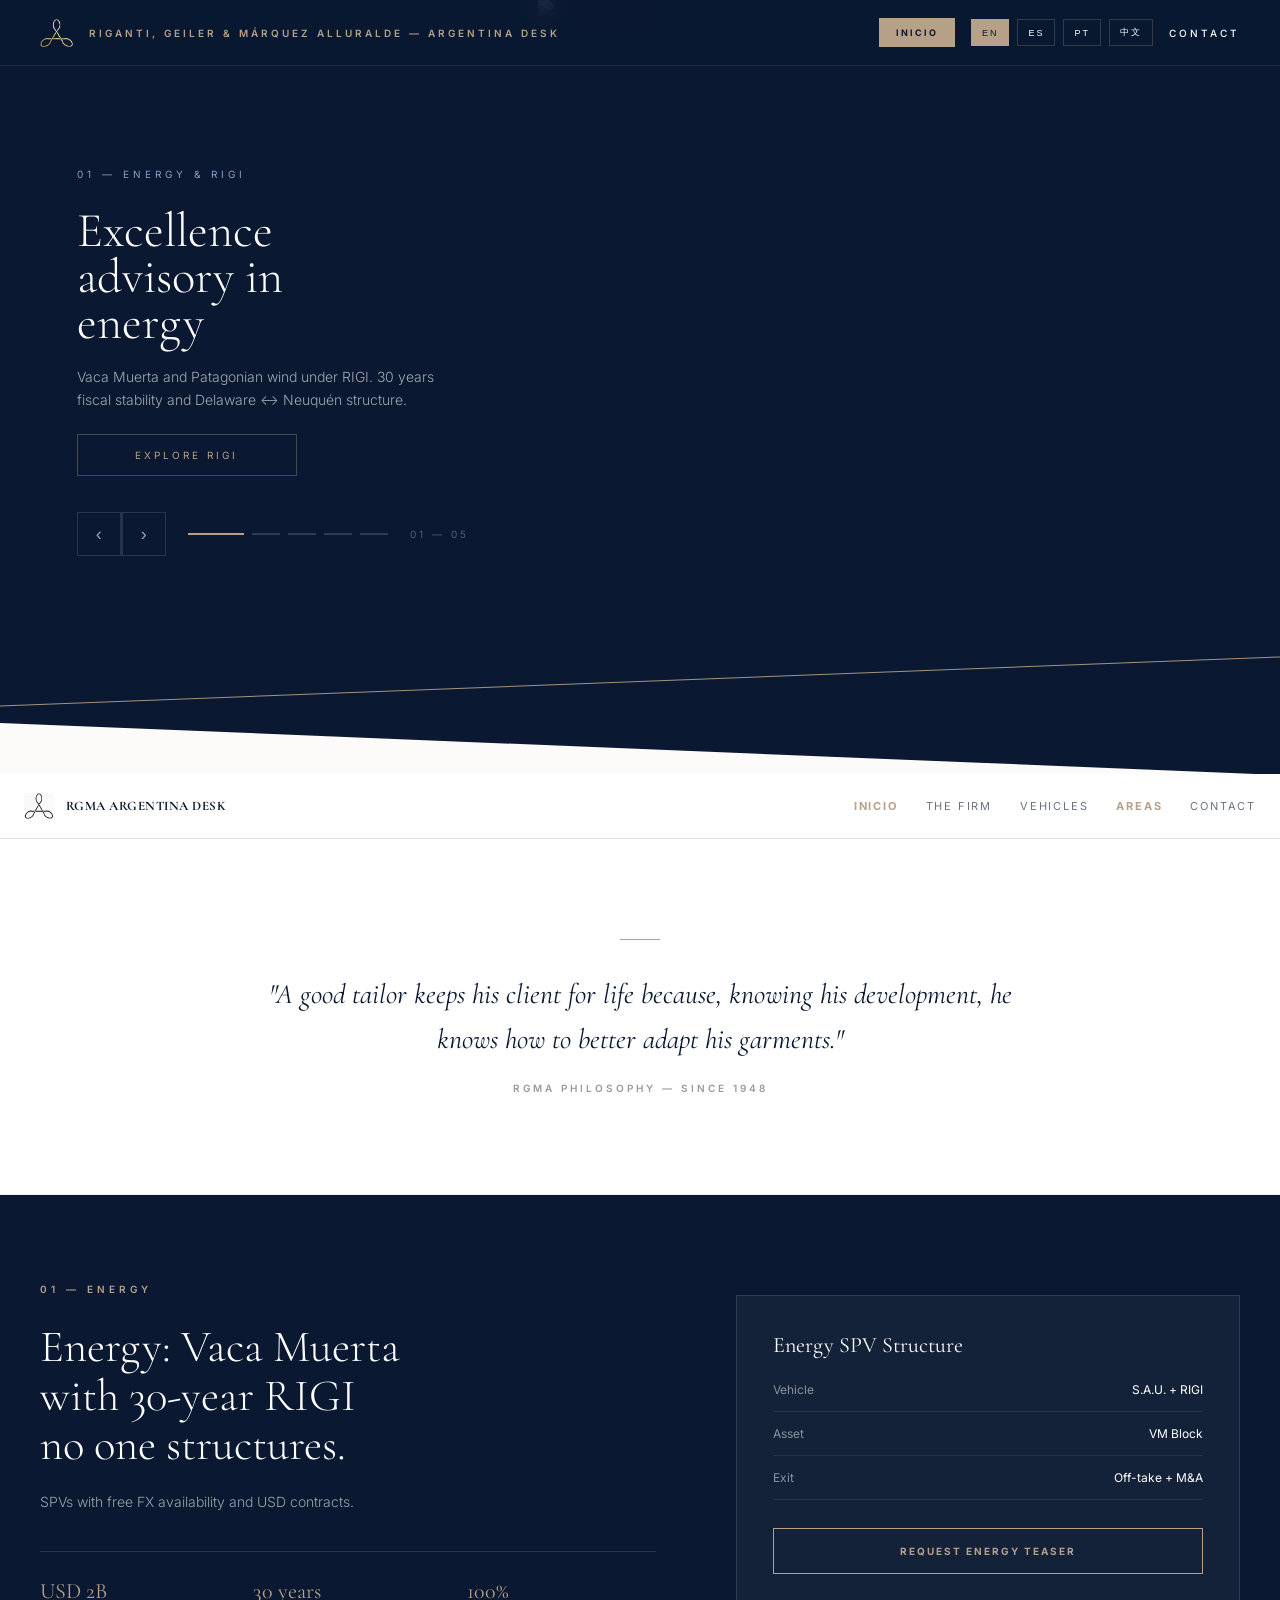
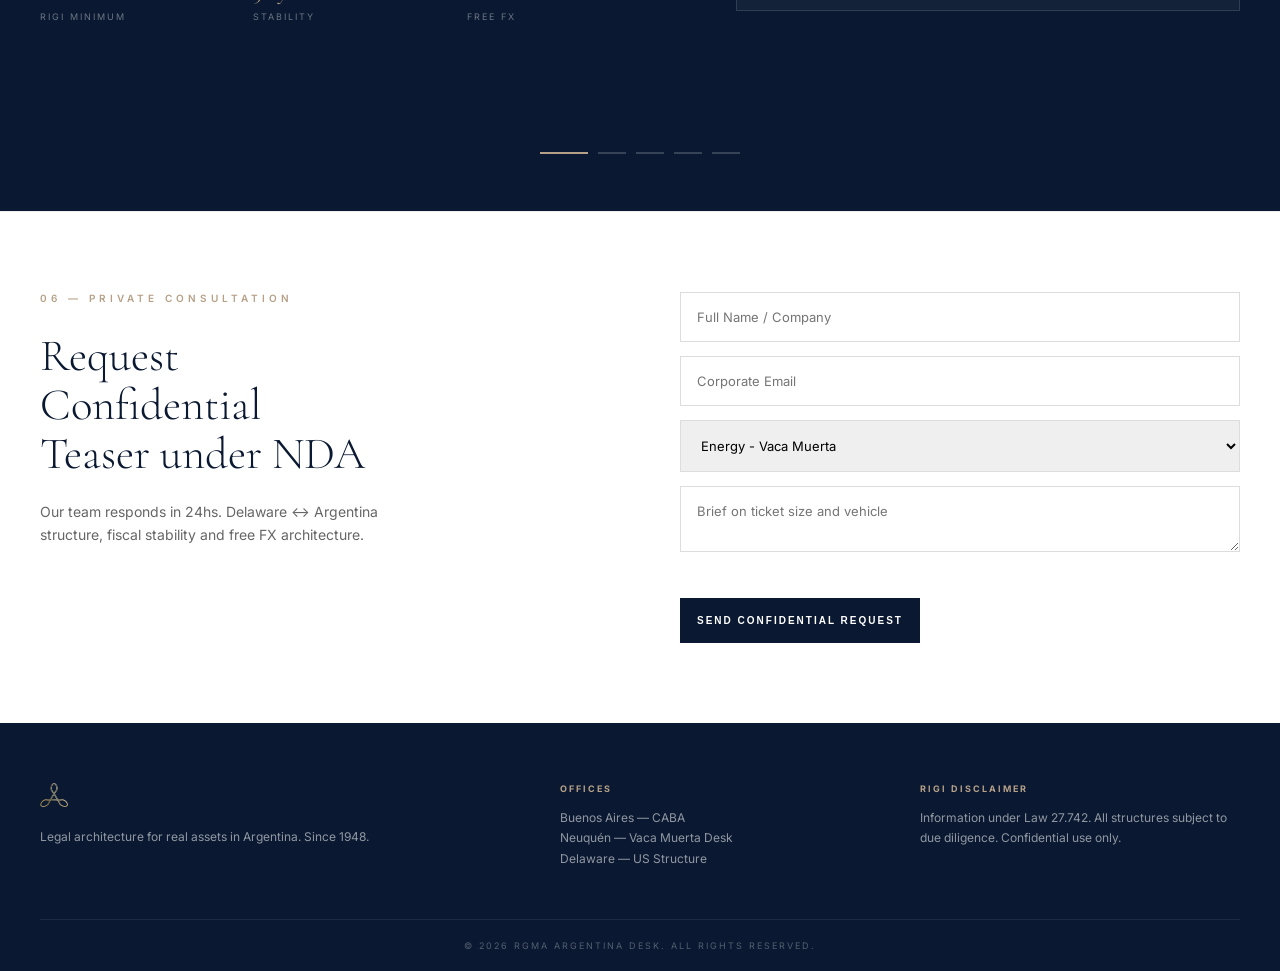
==== commit 47b6c0a7: "Update invertirenargentina.html" ====
--- a/invertirenargentina.html
+++ b/invertirenargentina.html
@@ -4,38 +4,37 @@
 <meta charset="UTF-8">
 <meta name="viewport" content="width=device-width, initial-scale=1.0">
 <title>RGMA Argentina Desk | RIGI Investments</title>
-<link rel="preconnect" href="https://fonts.googleapis.com">
-<link rel="preconnect" href="https://fonts.gstatic.com" crossorigin>
 <link href="https://fonts.googleapis.com/css2?family=Inter:wght@300;400;500;600;700&family=Cormorant+Garamond:ital,wght@0,300;0,400;0,600;1,400&display=swap" rel="stylesheet">
 <style>
 :root{--navy:#0A1931;--gold:#B6A088;--paper:#FCFBF9}
 *{box-sizing:border-box;margin:0;padding:0}
-body{font-family:'Inter',sans-serif;background:var(--paper);color:#111;-webkit-font-smoothing:antialiased}
+body{font-family:'Inter',sans-serif;background:var(--paper);-webkit-font-smoothing:antialiased;overflow-x:hidden}
 .top-bar{position:absolute;inset:0 0 auto 0;z-index:30;display:flex;justify-content:space-between;align-items:center;padding:18px 40px;font-size:10px;letter-spacing:3px;text-transform:uppercase;color:#fff;background:rgba(10,25,49,.88);backdrop-filter:blur(12px);border-bottom:1px solid rgba(182,160,136,.15)}
 .top-brand{display:flex;align-items:center;gap:16px;color:var(--gold);font-weight:600;text-decoration:none}
-.top-brand-line{width:1px;height:18px;background:rgba(255,255,255,.2);display:inline-block}
-.top-brand img{height:28px;width:auto;display:block}
+.top-brand img{height:28px}
 .top-actions{display:flex;gap:16px;align-items:center}
 .btn-home{background:var(--gold);color:var(--navy);padding:8px 16px;font-size:9px;letter-spacing:2px;font-weight:700;text-decoration:none;border:1px solid var(--gold)}
 .lang-switch{display:flex;gap:8px}
 .lang-switch button{background:transparent;border:1px solid rgba(182,160,136,.25);color:#fff;font-size:9px;letter-spacing:2px;padding:6px 10px;cursor:pointer}
 .lang-switch button.active{background:var(--gold);color:var(--navy);border-color:var(--gold)}
 .top-link{color:#fff;text-decoration:none;font-weight:500}
-.hero{position:relative;height:84vh;min-height:680px;background:var(--navy);overflow:hidden;isolation:isolate}
-/* ORO FINO + BLANCO ALTA IZQ / 0 DERECHA COMO CAPTURA */
-.hero::before{content:"";position:absolute;left:-5%;right:-5%;bottom:78px;height:1px;background:var(--gold);transform:rotate(-2.4deg);transform-origin:center;z-index:7;pointer-events:none}
-.hero::after{content:"";position:absolute;left:0;right:0;bottom:-1px;height:76px;background:var(--paper);clip-path:polygon(0 28%, 100% 100%, 100% 100%, 0 100%);z-index:6;pointer-events:none}
-.slide{position:absolute;inset:0;display:flex;opacity:0;visibility:hidden;transition:opacity .9s;pointer-events:none}
+
+/* HERO CORREGIDO COMO TU FOTO */
+.hero{position:relative;height:86vh;min-height:720px;background:var(--navy);overflow:hidden;isolation:isolate;padding-bottom:0}
+.hero::before{content:"";position:absolute;left:-5%;right:-5%;bottom:92px;height:1px;background:#B6A088;transform:rotate(-2.2deg);transform-origin:center;z-index:7;pointer-events:none;opacity:.9}
+.hero::after{content:"";position:absolute;left:0;right:0;bottom:-1px;height:84px;background:var(--paper);clip-path:polygon(0 38%, 100% 100%, 100% 100%, 0 100%);z-index:6;pointer-events:none}
+
+.slide{position:absolute;inset:0;display:flex;opacity:0;visibility:hidden;transition:opacity .9s ease;pointer-events:none}
 .slide.active{opacity:1;visibility:visible;pointer-events:auto;z-index:2}
-.s-left{width:42%;display:flex;flex-direction:column;justify-content:center;padding:110px 5% 110px 6%;background:var(--navy);position:relative;z-index:10}
+.s-left{width:42%;display:flex;flex-direction:column;justify-content:center;padding:110px 5% 160px 6%;background:var(--navy);position:relative;z-index:10}
 .s-right{width:58%;position:relative;overflow:hidden;background:var(--navy)}
 .s-right img{width:100%;height:100%;object-fit:cover;display:block}
-.eyebrow{font-size:10px;letter-spacing:4px;text-transform:uppercase;color:#8aa0c8;margin-bottom:32px}
-.title{font-family:'Cormorant Garamond',serif;font-size:clamp(32px,3.8vw,54px);line-height:.95;font-weight:300;color:#fff;margin-bottom:20px}
-.desc{font-size:14px;line-height:1.7;color:rgba(255,255,255,.62);max-width:380px;margin-bottom:24px;font-weight:300}
-.cta{display:inline-flex;align-items:center;gap:8px;font-size:10px;letter-spacing:3px;text-transform:uppercase;color:var(--gold);border:1px solid rgba(182,160,136,.35);padding:14px 28px;text-decoration:none;transition:.35s;background:transparent;width:fit-content;min-width:220px;margin-bottom:24px}
+.eyebrow{font-size:10px;letter-spacing:4px;text-transform:uppercase;color:#8aa0c8;margin-bottom:28px}
+.title{font-family:'Cormorant Garamond',serif;font-size:clamp(32px,3.8vw,52px);line-height:.95;font-weight:300;color:#fff;margin-bottom:18px}
+.desc{font-size:14px;line-height:1.7;color:rgba(255,255,255,.62);max-width:380px;margin-bottom:22px;font-weight:300}
+.cta{display:inline-flex;align-items:center;justify-content:center;font-size:10px;letter-spacing:3px;text-transform:uppercase;color:var(--gold);border:1px solid rgba(182,160,136,.35);padding:14px 28px;text-decoration:none;transition:.35s;background:transparent;width:fit-content;min-width:220px;margin-bottom:28px}
 .cta:hover{background:var(--gold);color:var(--navy)}
-.nav-hero{position:relative;z-index:20;display:flex;align-items:center;gap:22px;margin-top:16px}
+.nav-hero{position:relative;z-index:20;display:flex;align-items:center;gap:22px;margin-top:8px}
 .nav-arrows{display:flex;gap:1px;background:rgba(255,255,255,.1)}
 .arr{width:44px;height:44px;background:var(--navy);color:rgba(255,255,255,.6);border:1px solid rgba(255,255,255,.12);cursor:pointer;display:grid;place-items:center;font-size:18px}
 .arr:hover{background:var(--gold);color:var(--navy)}
@@ -43,117 +42,156 @@
 .dot{width:28px;height:2px;background:rgba(255,255,255,.15);border:0;cursor:pointer;transition:.5s}
 .dot.active{background:var(--gold);width:56px}
 .counter{color:rgba(255,255,255,.3);font-size:10px;letter-spacing:3px}
+
 .sticky-nav{position:sticky;top:0;z-index:50;background:rgba(255,255,255,.97);backdrop-filter:blur(12px);border-bottom:1px solid #E8E2D6}
 .nav-inner{max-width:1280px;margin:0 auto;padding:0 24px;height:64px;display:flex;align-items:center;justify-content:space-between}
 .logo{font-family:'Cormorant Garamond',serif;font-weight:700;font-size:13px;letter-spacing:.5px;color:#0A1931;display:flex;align-items:center;gap:12px;text-decoration:none}
-.logo img{height:26px;width:auto;display:block}
+.logo img{height:26px}
 .menu{display:flex;gap:28px;align-items:center}
 .m-link{font-size:11px;letter-spacing:1.8px;text-transform:uppercase;color:#6b7280;text-decoration:none;padding:24px 0;cursor:pointer}
 .m-link.active-gold{color:var(--gold);font-weight:700}
 .dropdown{position:relative;display:flex;align-items:center}
-.dropdown-trigger{color:var(--gold)!important;font-weight:700;padding:24px 0;display:inline-block}
+.dropdown-trigger{color:var(--gold)!important;font-weight:700}
 .dropdown-menu{position:absolute;top:100%;left:50%;transform:translateX(-50%);display:none;min-width:340px;background:#0A1931;border-top:2px solid #B6A088;box-shadow:0 25px 50px rgba(10,25,49,.4);z-index:200}
 .dropdown:hover .dropdown-menu{display:block}
 .dropdown-menu a{display:flex;justify-content:space-between;align-items:center;padding:18px 24px;color:rgba(255,255,255,.75);font-size:11px;letter-spacing:2.2px;text-transform:uppercase;text-decoration:none;border-bottom:1px solid rgba(255,255,255,.07)}
-.dropdown-menu a:hover{background:rgba(255,255,255,.06);color:var(--gold);padding-left:28px}
+.dropdown-menu a:hover{background:rgba(255,255,255,.06);color:var(--gold)}
 .footer-cta{padding:14px 24px;background:#081328;border-top:1px solid rgba(255,255,255,.06);font-size:8.5px;letter-spacing:2.5px;color:rgba(255,255,255,.35);text-transform:uppercase}
+
+.philosophy{background:#fff;border-bottom:1px solid #eee;padding:100px 24px;text-align:center}
+.gold-line{width:40px;height:1px;background:var(--gold);margin:0 auto 32px}
+.quote{font-family:'Cormorant Garamond',serif;font-size:28px;font-style:italic;color:var(--navy);line-height:1.6;max-width:750px;margin:0 auto}
+.quote-sub{font-size:10px;letter-spacing:.3em;color:#999;text-transform:uppercase;font-weight:600;margin-top:20px;display:block}
+.areas{background:var(--navy);overflow:hidden;padding-bottom:1px}
+.a-slide{display:none;grid-template-columns:1.1fr 0.9fr;gap:80px;max-width:1280px;margin:0 auto;padding:88px 40px;align-items:center}
+.a-slide.active{display:grid;animation:fade .6s ease}
+@keyframes fade{from{opacity:0;transform:translateY(8px)}to{opacity:1;transform:translateY(0)}}
+.a-eyebrow{font-size:10px;letter-spacing:4px;color:var(--gold);font-weight:600;text-transform:uppercase;display:block;margin-bottom:28px}
+.a-title{font-family:'Cormorant Garamond',serif;font-size:clamp(32px,3.5vw,46px);color:#fff;line-height:1.1;margin-bottom:20px;font-weight:300}
+.a-p{font-size:14px;color:rgba(255,255,255,.6);max-width:420px;line-height:1.75;font-weight:300}
+.card{background:rgba(255,255,255,.04);border:1px solid rgba(255,255,255,.12);padding:36px}
+.card h3{font-family:'Cormorant Garamond',serif;font-size:22px;font-weight:400;color:#fff;margin-bottom:24px}
+.kpi{display:grid;grid-template-columns:repeat(3,1fr);gap:24px;border-top:1px solid rgba(255,255,255,.12);padding-top:26px;margin-top:36px}
+.kpi b{font-family:'Cormorant Garamond',serif;font-size:22px;color:var(--gold);font-weight:400;display:block}
+.kpi span{font-size:9px;letter-spacing:2px;color:rgba(255,255,255,.4);text-transform:uppercase}
+.row{display:flex;justify-content:space-between;border-bottom:1px solid rgba(255,255,255,.08);padding-bottom:14px;margin-bottom:14px;font-size:12px}
+.row span:first-child{color:rgba(255,255,255,.5)}.row span:last-child{color:#fff}
+.btn{display:block;text-align:center;background:transparent;border:1px solid var(--gold);color:var(--gold);font-size:10px;letter-spacing:2px;font-weight:700;padding:16px;text-decoration:none;margin-top:28px;transition:.35s}
+.btn:hover{background:var(--gold);color:var(--navy)}
+.a-dots{display:flex;gap:10px;justify-content:center;padding:40px 0 56px}
+.a-dot{width:28px;height:2px;background:rgba(255,255,255,.18);border:0;cursor:pointer;transition:.4s}
+.a-dot.active{background:var(--gold);width:48px}
+
+.contact-final{background:#fff;padding:80px 40px;border-top:1px solid #eee}
+.contact-inner{max-width:1280px;margin:0 auto;display:grid;grid-template-columns:1fr 1fr;gap:80px;align-items:start}
+.contact-form input,.contact-form select,.contact-form textarea{width:100%;padding:16px;border:1px solid #ddd;margin-bottom:14px;font-size:13px;font-family:'Inter'}
+.footer-rgma{background:#0A1931;padding:60px 40px 0;color:#fff}
+.footer-inner{max-width:1280px;margin:0 auto;display:grid;grid-template-columns:1.5fr 1fr 1fr;gap:40px;padding-bottom:50px;border-bottom:1px solid rgba(255,255,255,.08)}
+.footer-inner span{font-size:9px;letter-spacing:2px;color:var(--gold);text-transform:uppercase;display:block;margin-bottom:14px;font-weight:700}
+.footer-inner p{font-size:12px;line-height:1.7;color:rgba(255,255,255,.55)}
+.footer-bottom{text-align:center;padding:20px;font-size:9px;letter-spacing:2px;color:rgba(255,255,255,.3);text-transform:uppercase}
+#nda-modal{position:fixed;inset:0;z-index:9999;background:rgba(8,15,31,.85);backdrop-filter:blur(10px);display:none;align-items:center;justify-content:center;padding:20px}
+#nda-modal.open{display:flex}
+.nda-box{background:#fff;max-width:520px;width:100%;box-shadow:0 30px 80px rgba(0,0,0,.4)}
+.nda-header{background:var(--navy);padding:28px 32px;display:flex;justify-content:space-between;align-items:center}
+.nda-header h3{font-family:'Cormorant Garamond',serif;color:#fff;font-size:18px;font-weight:400}
+.nda-header span{color:var(--gold);font-size:10px;letter-spacing:2px}
+.nda-header button{background:none;border:0;color:#fff;font-size:18px;cursor:pointer}
+.nda-body{padding:28px 32px}
+.nda-check{display:flex;gap:12px;align-items:flex-start;background:#FAFAF8;border:1px solid #eee;padding:16px;margin:20px 0;font-size:12px}
+.nda-btn{flex:1;padding:14px;font-size:10px;letter-spacing:2px;font-weight:700;cursor:pointer;border:1px solid;text-transform:uppercase}
+.nda-btn.cancel{background:#fff;border-color:#ddd;color:#555}
+.nda-btn.confirm{background:var(--navy);border-color:var(--navy);color:#fff}
+.nda-btn.confirm:disabled{opacity:.4;cursor:not-allowed}
+@media(max-width:1024px){.s-left{width:100%;padding:60px 24px 140px}.s-right{display:none}.a-slide{grid-template-columns:1fr;padding:48px 24px;gap:32px}.menu{display:none}.top-bar{padding:12px 16px;flex-wrap:wrap;gap:10px}.contact-inner,.footer-inner{grid-template-columns:1fr}}
 </style>
 </head>
 <body>
+
 <div class="hero" id="hero">
   <div class="top-bar">
-    <a href="index.html" class="top-brand"><img src="logo-final.webp" alt="RGMA"><span class="top-brand-line"></span><span>RIGANTI, GEILER & MÁRQUEZ ALLURALDE — ARGENTINA DESK</span></a>
+    <a href="index.html" class="top-brand"><img src="logo-final.webp" alt="RGMA"><span>RIGANTI, GEILER & MÁRQUEZ ALLURALDE — ARGENTINA DESK</span></a>
     <div class="top-actions">
       <a href="index.html" class="btn-home">INICIO</a>
       <div class="lang-switch"><button class="active">EN</button><button>ES</button><button>PT</button><button>中文</button></div>
       <a href="#contacto" class="top-link">CONTACT</a>
     </div>
   </div>
+
   <div class="slide active"><div class="s-left"><span class="eyebrow">01 — ENERGY & RIGI</span><h1 class="title">Excellence<br>advisory in<br>energy</h1><p class="desc">Vaca Muerta and Patagonian wind under RIGI. 30 years fiscal stability and Delaware ↔ Neuquén structure.</p><a class="cta" href="#areas" data-go="0">Explore RIGI</a><div class="nav-hero"><div class="nav-arrows"><button class="arr" data-action="prev">‹</button><button class="arr" data-action="next">›</button></div><div id="dots" class="dots"></div><div id="counter" class="counter">01 — 05</div></div></div><div class="s-right"><img src="vaca-muerta-a.jpg" alt="Vaca Muerta"></div></div>
+
   <div class="slide"><div class="s-left"><span class="eyebrow">02 — AGRO & REAL ASSETS</span><h1 class="title">From Delaware<br>to Rosario<br>in USD</h1><p class="desc">Agricultural trusts, tokenization and amnesty Law 27.743. 48hs due diligence.</p><a class="cta" href="#areas" data-go="1">View agro</a><div class="nav-hero"><div class="nav-arrows"><button class="arr" data-action="prev">‹</button><button class="arr" data-action="next">›</button></div><div class="dots"></div><div class="counter">02 — 05</div></div></div><div class="s-right"><img src="agro-silos.webp" alt="Agro"></div></div>
+
   <div class="slide"><div class="s-left"><span class="eyebrow">03 — LITHIUM & MINING</span><h1 class="title">Lithium Triangle<br>without fiscal<br>friction</h1><p class="desc">21% global reserves. 0% retentions under RIGI, stable royalties and Jujuy-Salta SPV in USD.</p><a class="cta" href="#areas" data-go="2">View mining</a><div class="nav-hero"><div class="nav-arrows"><button class="arr" data-action="prev">‹</button><button class="arr" data-action="next">›</button></div><div class="dots"></div><div class="counter">03 — 05</div></div></div><div class="s-right"><img src="litio-jujuy.webp" alt="Lithium"></div></div>
+
   <div class="slide"><div class="s-left"><span class="eyebrow">04 — FISHING & BLUE ECONOMY</span><h1 class="title">Fishing and ITQ<br>quota with<br>legal security</h1><p class="desc">Fleet, plants and JV under Law 24.922. Transferable quotas, RIGI processing and rebates.</p><a class="cta" href="#areas" data-go="3">View fishing structure</a><div class="nav-hero"><div class="nav-arrows"><button class="arr" data-action="prev">‹</button><button class="arr" data-action="next">›</button></div><div class="dots"></div><div class="counter">04 — 05</div></div></div><div class="s-right"><img src="pesca-altura.webp" alt="Fishing"></div></div>
+
   <div class="slide"><div class="s-left"><span class="eyebrow">05 — LOGISTICS & PORTS</span><h1 class="title">Waterway and ports<br>RIGI with free<br>USD</h1><p class="desc">Paraná terminals, 80% of exports. RIGI port with free FX and 0% rate.</p><a class="cta" href="#areas" data-go="4">View logistics</a><div class="nav-hero"><div class="nav-arrows"><button class="arr" data-action="prev">‹</button><button class="arr" data-action="next">›</button></div><div class="dots"></div><div class="counter">05 — 05</div></div></div><div class="s-right"><img src="pueto-rosario-a.webp" alt="Ports"></div></div>
 </div>
-<footer class="footer-rgm-premium">
-  <div class="footer-inner-editorial">
-    
-    <!-- Columna 1: Branding -->
-    <div class="f-col brand-premium">
-      <div class="footer-logo-lockup-premium">
-        <div class="footer-logo-text-premium">RG<span class="ma-gold">MA</span></div>
-        <img src="logo-final.webp" alt="RGMA" class="footer-isologo-premium">
-      </div>
-      <p class="f-claim-editorial">Trayectoria legal con<br>perspectiva de vanguardia.</p>
-      <div class="f-line-premium"></div>
-      <div class="f-copy-brand-editorial">
-        <span>RIGANTI, GEILER</span><br>
-        <span class="f-italic-editorial">& MÁRQUEZ ALLURALDE</span>
-      </div>
-    </div>
 
-    <!-- Columna 2: Áreas Clave -->
-    <div class="f-col-editorial">
-      <span class="f-title-editorial">ÁREAS CLAVE</span>
-      <a href="./pymes.html" class="f-link-editorial">Empresario y PyMEs</a>
-      <a href="./laboral-empresario.html" class="f-link-editorial">Laboral Empresario</a>
-      <a href="./derechofamiliaysucesiones.html" class="f-link-editorial">Familia y Sucesiones</a>
-      <a href="./inmobiliario-ph.html" class="f-link-editorial">Inmobiliario y PH</a>
-      <a href="./digital-ip-consumidor.html" class="f-link-editorial">Digital, IP y Consumidor</a>
-      <a href="./derecho-administrativo.html" class="f-link-editorial">Administrativo</a>
-      <a href="./deportivo.html" class="f-link-editorial">Deportivo</a>
-    </div>
+<nav class="sticky-nav"><div class="nav-inner"><a href="index.html" class="logo"><img src="logo-negro-parafondosclaros.webp" alt="RGMA"> RGMA ARGENTINA DESK</a><div class="menu"><a class="m-link active-gold" href="index.html">INICIO</a><a class="m-link" href="#filosofia">The Firm</a><a class="m-link" href="#areas">Vehicles</a><div class="dropdown"><span class="m-link dropdown-trigger">AREAS</span><div class="dropdown-menu"><a href="#" data-go-nav="0"><span>01 — ENERGÍA</span><i>→</i></a><a href="#" data-go-nav="1"><span>02 — AGRONEGOCIOS</span><i>→</i></a><a href="#" data-go-nav="2"><span>03 — MINERÍA</span><i>→</i></a><a href="#" data-go-nav="3"><span>04 — PESCA</span><i>→</i></a><a href="#" data-go-nav="4"><span>05 — LOGÍSTICA</span><i>→</i></a><div class="footer-cta">VER ESTRUCTURA + TEASER NDA</div></div></div><a class="m-link" href="#contacto">Contact</a></div></div></nav>
 
-    <!-- Columna 3: Sede Central -->
-    <div class="f-col-editorial">
-      <span class="f-title-editorial">SEDE CENTRAL Y PRESTIGIO</span>
-      <p class="f-address-protagonist">Av. Corrientes 450, Piso 10<br>C1043AAR · CABA · MERCOSUR</p>
-      <div class="f-contact-premium">
-        <p class="f-phone-premium">+54 11 4321-5555</p>
-        <p><a href="mailto:contacto@rgmabogados.com.ar" class="f-email-protagonist">contacto@rgmabogados.com.ar</a></p>
-        <span class="f-confidential-badge">Respuesta confidencial garantizada en 24h</span>
-      </div>
-    </div>
+<section id="filosofia" class="philosophy"><div class="gold-line"></div><p class="quote">"A good tailor keeps his client for life because, knowing his development, he knows how to better adapt his garments."</p><span class="quote-sub">RGMA Philosophy — Since 1948</span></section>
 
-    <!-- Columna 4: CTA Privado -->
-    <div class="f-col-editorial">
-      <span class="f-title-editorial">CONSULTA PRIVADA</span>
-      <p class="f-consulta-txt-editorial">Gestión estratégica y exclusiva<br>para asuntos corporativos y patrimoniales.</p>
-      <a href="#contacto" class="f-btn-premium">AGENDAR SESIÓN ESTRATÉGICA</a>
-    </div>
+<section id="areas" class="areas">
+  <div class="a-slide active"><div><span class="a-eyebrow">01 — ENERGY</span><h2 class="a-title">Energy: Vaca Muerta<br>with 30-year RIGI<br>no one structures.</h2><p class="a-p">SPVs with free FX availability and USD contracts.</p><div class="kpi"><div><b>USD 2B</b><span>RIGI Minimum</span></div><div><b>30 years</b><span>Stability</span></div><div><b>100%</b><span>Free FX</span></div></div></div><div class="card"><h3>Energy SPV Structure</h3><div class="row"><span>Vehicle</span><span>S.A.U. + RIGI</span></div><div class="row"><span>Asset</span><span>VM Block</span></div><div class="row"><span>Exit</span><span>Off-take + M&A</span></div><a class="btn" href="#" data-nda="Energy - Vaca Muerta">REQUEST ENERGY TEASER</a></div></div>
+  <div class="a-slide"><div><span class="a-eyebrow">02 — AGRO</span><h2 class="a-title">Agro: from Delaware<br>to Rosario<br>in USD.</h2><p class="a-p">Agricultural trusts and MATBA forwards.</p><div class="kpi"><div><b>USD 50M</b><span>Ticket</span></div><div><b>12%</b><span>USD Yield</span></div><div><b>Trust</b><span>Vehicle</span></div></div></div><div class="card"><h3>Agro SPV Structure</h3><div class="row"><span>Vehicle</span><span>Trust + S.A.</span></div><div class="row"><span>Exit</span><span>Land sale</span></div><a class="btn" href="#" data-nda="Agro - Rosario">REQUEST AGRO TEASER</a></div></div>
+  <div class="a-slide"><div><span class="a-eyebrow">03 — MINING</span><h2 class="a-title">Mining: Lithium<br>global triangle<br>with Asia off-take.</h2><p class="a-p">21% global reserves. SPV Jujuy-Salta with USD contracts.</p><div class="kpi"><div><b>0% Ret.</b><span>RIGI</span></div><div><b>USD</b><span>Royalties</span></div><div><b>Asia</b><span>Off-take</span></div></div></div><div class="card"><h3>Lithium SPV</h3><div class="row"><span>Vehicle</span><span>SAPEM + RIGI</span></div><div class="row"><span>Asset</span><span>Salar</span></div><a class="btn" href="#" data-nda="Mining - Lithium">REQUEST LITHIUM TEASER</a></div></div>
+  <div class="a-slide"><div><span class="a-eyebrow">04 — FISHING</span><h2 class="a-title">Fishing and ITQ<br>quota with<br>legal security</h2><p class="a-p">Fleet, plants and JV under Law 24.922. Transferable quotas.</p><div class="kpi"><div><b>ITQ</b><span>Quota</span></div><div><b>Law 24.922</b><span>Framework</span></div><div><b>JV</b><span>Vehicle</span></div></div></div><div class="card"><h3>Fishing SPV</h3><div class="row"><span>Vehicle</span><span>S.A. + ITQ</span></div><div class="row"><span>Asset</span><span>Vessels + Plant</span></div><a class="btn" href="#" data-nda="Fishing - ITQ">REQUEST FISHING TEASER</a></div></div>
+  <div class="a-slide"><div><span class="a-eyebrow">05 — LOGISTICS</span><h2 class="a-title">Waterway and ports<br>RIGI with free<br>USD</h2><p class="a-p">Paraná terminals, 80% of exports. RIGI port with free FX.</p><div class="kpi"><div><b>80%</b><span>Exports</span></div><div><b>RIGI</b><span>Port</span></div><div><b>USD</b><span>Free</span></div></div></div><div class="card"><h3>Logistics SPV</h3><div class="row"><span>Vehicle</span><span>Terminal + RIGI</span></div><div class="row"><span>Exit</span><span>Concession</span></div><a class="btn" href="#" data-nda="Logistics - Hidrovia">REQUEST LOGISTICS TEASER</a></div></div>
+  <div class="a-dots"><button class="a-dot active" data-go="0"></button><button class="a-dot" data-go="1"></button><button class="a-dot" data-go="2"></button><button class="a-dot" data-go="3"></button><button class="a-dot" data-go="4"></button></div>
+</section>
 
+<section id="contacto" class="contact-final">
+  <div id="teaser-feedback" style="display:none;background:var(--navy);color:var(--gold);padding:16px;text-align:center;font-size:11px;letter-spacing:2px;margin-bottom:24px"></div>
+  <div class="contact-inner">
+    <div><span class="a-eyebrow" style="color:var(--gold)">06 — PRIVATE CONSULTATION</span><h2 class="a-title" style="color:var(--navy)">Request<br>Confidential<br>Teaser under NDA</h2><p style="font-size:14px;line-height:1.7;color:#666;max-width:360px;margin-top:20px">Our team responds in 24hs. Delaware ↔ Argentina structure, fiscal stability and free FX architecture.</p></div>
+    <div class="contact-form"><form><input type="text" placeholder="Full Name / Company" required><input type="email" placeholder="Corporate Email" required><select id="input-area"><option>Energy - Vaca Muerta</option><option>Agro - Rosario</option><option>Mining - Lithium</option><option>Fishing - ITQ</option><option>Logistics - Hidrovia</option></select><textarea id="input-msg" placeholder="Brief on ticket size and vehicle"></textarea><button type="submit" class="btn" style="background:var(--navy);color:#fff;border-color:var(--navy)">SEND CONFIDENTIAL REQUEST</button></form></div>
   </div>
+</section>
 
-  <!-- Bloque inferior de Copyright y Legal -->
-  <div class="f-bottom-editorial">
-    <p>© 2026 RIGANTI, GEILER & MÁRQUEZ ALLURALDE — RGMA · CABA · MERCOSUR</p>
-    <p class="f-legal-small-editorial">Estudio jurídico de alta gama · Todos los derechos reservados</p>
-  </div>
-</footer>
+<footer class="footer-rgma"><div class="footer-inner"><div><img src="logo-final.webp" alt="RGMA" style="height:24px"><p style="margin-top:16px">Legal architecture for real assets in Argentina. Since 1948.</p></div><div><span>OFFICES</span><p>Buenos Aires — CABA<br>Neuquén — Vaca Muerta Desk<br>Delaware — US Structure</p></div><div><span>RIGI DISCLAIMER</span><p>Information under Law 27.742. All structures subject to due diligence. Confidential use only.</p></div></div><div class="footer-bottom">© 2026 RGMA Argentina Desk. All rights reserved.</div></footer>
+
+<div id="nda-modal"><div class="nda-box"><div class="nda-header"><h3>Confidential NDA</h3><span id="nda-area-label">RGMA</span><button id="close-nda">✕</button></div><div class="nda-body"><p style="font-size:13px;line-height:1.6;color:#555">By requesting this Teaser you accept confidentiality for 24 months.</p><label class="nda-check"><input type="checkbox" id="check-nda"><span>I accept NDA and confidential use of information.</span></label><div style="display:flex;gap:12px"><button class="nda-btn cancel" id="cancel-nda">Cancel</button><button class="nda-btn confirm" id="confirm-nda" disabled>Accept & Request Teaser</button></div></div></div></div>
 
 <script>
-const header = document.getElementById('mainHeader');
-const hero = document.querySelector('.hero-principal');
-const v = document.getElementById('heroVideo');
-v?.addEventListener('loadeddata', ()=> v.classList.add('is-loaded'));
-setTimeout(()=> v?.classList.add('is-loaded'), 800);
-window.addEventListener('scroll', () => {
-  header.classList.toggle('shrink', window.scrollY > 80);
-  if(hero) document.body.classList.toggle('pill-visible', window.scrollY > hero.offsetHeight - 150);
-}, {passive:true});
-const burger = document.getElementById('btnBurger');
-const mobileMenu = document.getElementById('mobileMenu');
-const closeMobile = document.getElementById('closeMobile');
-const accBtn = document.getElementById('accAreas'); 
-const accPanel = document.getElementById('panelAreas');
-burger?.addEventListener('click', ()=> { mobileMenu.classList.add('open'); document.body.style.overflow='hidden'; });
-closeMobile?.addEventListener('click', ()=> { mobileMenu.classList.remove('open'); document.body.style.overflow=''; });
-accBtn?.addEventListener('click', ()=> {
-  accPanel.classList.toggle('open');
-  accBtn.classList.toggle('active-premium');
-});
-mobileMenu?.querySelectorAll('a').forEach(a=> a.addEventListener('click', ()=> { mobileMenu.classList.remove('open'); document.body.style.overflow=''; }));
+(() => {
+  const hero=document.getElementById('hero');
+  const slides=[...hero.querySelectorAll('.slide')];
+  const dots=document.getElementById('dots');
+  const counter=document.getElementById('counter');
+  let cur=0,tHero=null;
+  const renderHero=()=>{
+    slides.forEach((s,i)=>s.classList.toggle('active',i===cur));
+    if(dots){dots.innerHTML='';slides.forEach((_,i)=>{const b=document.createElement('button');b.className='dot'+(i===cur?' active':'');b.onclick=()=>goHero(i);dots.appendChild(b);});}
+    if(counter) counter.textContent=`0${cur+1} — 0${slides.length}`;
+  };
+  const goHero=(n)=>{cur=(n+slides.length)%slides.length;renderHero();restartHero();};
+  const restartHero=()=>{clearInterval(tHero);tHero=setInterval(()=>goHero(cur+1),8000);};
+  hero.querySelector('[data-action="prev"]').addEventListener('click',()=>goHero(cur-1));
+  hero.querySelector('[data-action="next"]').addEventListener('click',()=>goHero(cur+1));
+  hero.addEventListener('mouseenter',()=>clearInterval(tHero));
+  hero.addEventListener('mouseleave',restartHero);
+  renderHero();restartHero();
+  const aSlides=[...document.querySelectorAll('.a-slide')];
+  const aDots=[...document.querySelectorAll('.a-dot')];
+  let aCur=0,tArea=null;
+  const renderArea=()=>{aSlides.forEach((s,i)=>s.classList.toggle('active',i===aCur));aDots.forEach((d,i)=>d.classList.toggle('active',i===aCur));};
+  const goArea=(n)=>{aCur=(n+aSlides.length)%aSlides.length;renderArea();restartArea();};
+  const restartArea=()=>{clearInterval(tArea);tArea=setInterval(()=>goArea(aCur+1),10000);};
+  aDots.forEach(d=>d.addEventListener('click',()=>goArea(+d.dataset.go)));
+  document.querySelectorAll('[data-go-nav]').forEach(el=>el.addEventListener('click',(e)=>{e.preventDefault();goArea(+el.dataset.goNav);document.getElementById('areas').scrollIntoView({behavior:'smooth'});}));
+  document.querySelectorAll('[data-go]').forEach(el=>el.addEventListener('click',(e)=>{e.preventDefault();goArea(+el.dataset.go);}));
+  renderArea();restartArea();
+  const modal=document.getElementById('nda-modal');const check=document.getElementById('check-nda');const btnConfirm=document.getElementById('confirm-nda');const labelArea=document.getElementById('nda-area-label');let selectedArea='';
+  const closeNDA=()=>modal.classList.remove('open');
+  document.querySelectorAll('[data-nda]').forEach(btn=>{btn.addEventListener('click',(e)=>{e.preventDefault();selectedArea=btn.dataset.nda;if(labelArea)labelArea.textContent=selectedArea;if(check)check.checked=false;if(btnConfirm)btnConfirm.disabled=true;modal.classList.add('open');});});
+  if(check) check.addEventListener('change',()=>{if(btnConfirm)btnConfirm.disabled=!check.checked;});
+  document.getElementById('close-nda').addEventListener('click',closeNDA);
+  document.getElementById('cancel-nda').addEventListener('click',closeNDA);
+  modal.addEventListener('click',(e)=>{if(e.target===modal)closeNDA();});
+  if(btnConfirm) btnConfirm.addEventListener('click',()=>{closeNDA();const fb=document.getElementById('teaser-feedback');const sel=document.getElementById('input-area');const msg=document.getElementById('input-msg');if(sel)sel.value=selectedArea;if(msg)msg.value=`Confidential Teaser Requested — Area: ${selectedArea}. NDA accepted online.`;if(fb){fb.style.display='block';fb.textContent=`CONFIDENTIAL NDA ACCEPTED — TEASER: ${selectedArea}`;}document.getElementById('contacto').scrollIntoView({behavior:'smooth'});});
+})();
 </script>
 </body>
 </html>
-
